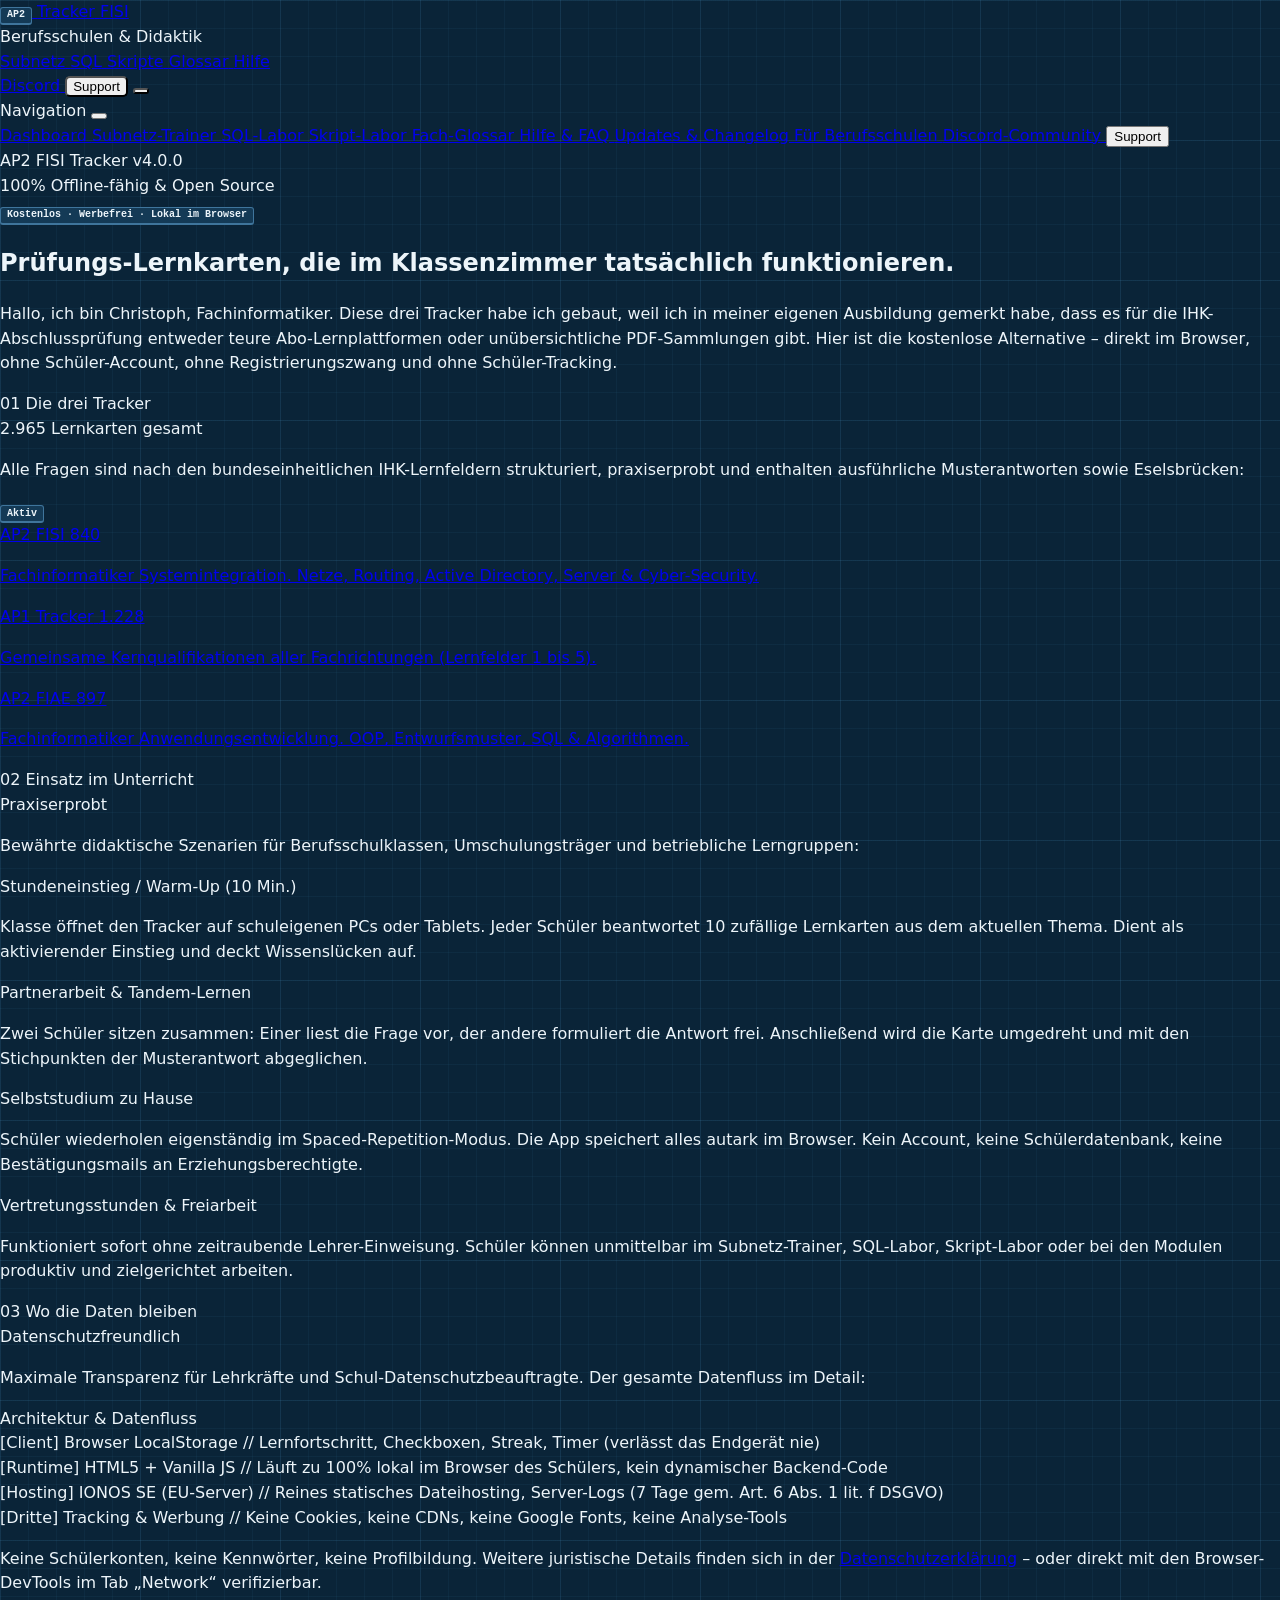
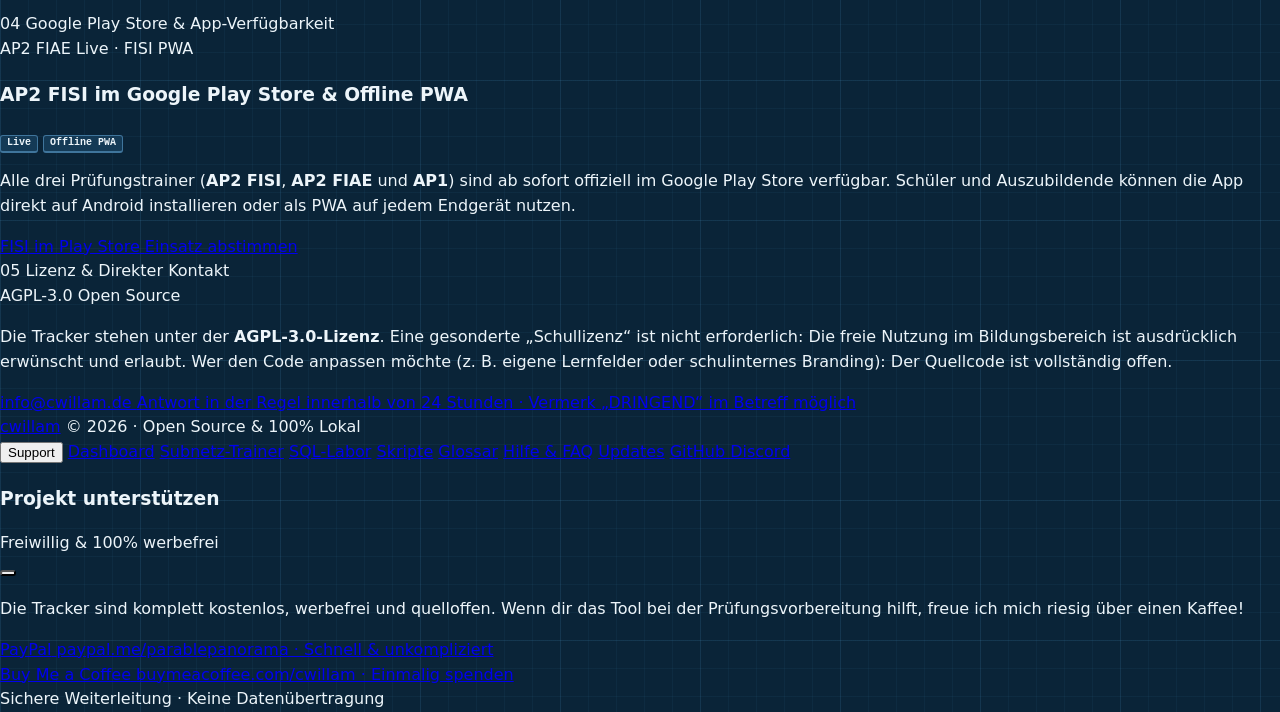
==== bildungseinrichtungen.html @ 21f8bba2 "Design v4.0.0: Blaupause – Netzplan-Designsystem statt Obsidian/Emerald - Cyanotypie-Palette (#0a243" ====
<!doctype html>
<html lang="de" class="dark">
  <head>
    <meta charset="UTF-8" />
    <meta name="viewport" content="width=device-width, initial-scale=1.0, viewport-fit=cover" />
    <title>AP-Tracker für Berufsschulen &amp; Bildungsträger | Kostenlos &amp; Open Source</title>
    <link rel="canonical" href="https://ap2-fisi.cwillam.de/bildungseinrichtungen.html" />
    <meta
      name="description"
      content="Kostenlose, werbefreie Prüfungs-Lernkarten für den Berufsschul-Unterricht. 840 AP2-FISI, 1.228 AP1-Fragen, 897 AP2-FIAE. Open Source, datenschutzfreundlich, läuft komplett im Browser."
    />
    <meta name="author" content="Christoph Willam" />

    <!-- PWA Meta Tags -->
    <link rel="manifest" href="manifest.json" />
    <link rel="apple-touch-icon" href="favicon.svg" />
    <meta name="apple-mobile-web-app-capable" content="yes" />
    <meta name="apple-mobile-web-app-status-bar-style" content="black-translucent" />
    <meta name="theme-color" content="#0a2438" />

    <!-- Favicon -->
    <link rel="icon" type="image/svg+xml" href="favicon.svg" />

    <!-- Preload Fonts -->
    <link
      rel="preload"
      href="assets/fonts/PlexSans-Regular.woff2"
      as="font"
      type="font/woff2"
      crossorigin
    />
    <link
      rel="preload"
      href="assets/fonts/PlexSans-SemiBold.woff2"
      as="font"
      type="font/woff2"
      crossorigin
    />
    <link
      rel="preload"
      href="assets/fonts/PlexSans-Bold.woff2"
      as="font"
      type="font/woff2"
      crossorigin
    />

    <!-- Stylesheets -->
    <link rel="stylesheet" href="assets/css/style.css?v=4.0.0" />

    <!-- Tailwind 3 Engine (Offline / Local) -->
    <script src="assets/js/tailwind.js?v=4.0.0"></script>
    <script>
      tailwind.config = {
        darkMode: "class",
        theme: {
          extend: {
            colors: {
              emerald: {50:"#eef7fd",100:"#d9edfa",200:"#b0d8f2",300:"#7dbde7",400:"#58aade",500:"#3694cf",600:"#2e86b8",700:"#256d96",800:"#1f5678",900:"#173f59",950:"#0f2f47"},
              zinc: {50:"#f2f8fc",100:"#e3eef6",200:"#c3d9e8",300:"#9dbfd6",400:"#729fba",500:"#4f7f9c",600:"#3f759c",700:"#33566f",800:"#1c425e",900:"#122f45",950:"#0a2438"},
                            dark: {
                bg: "#0a2438",
                card: "#0f2f47",
                "card-hover": "#143a56",
                border: "#23506f",
                "border-subtle": "#173a54",
                strong: "#3f759c",
                text: "#edf5fa",
                muted: "#a8c2d4",
                dim: "#7fa0b7",
                accent: "#2e86b8",
                "accent-hover": "#3694cf",
                "accent-dim": "rgba(88, 170, 222, 0.13)",
                success: "#35c79a",
                warning: "#ffb224",
                danger: "#ff6b5e",
              },
            },
            fontFamily: {
              sans: [
                "IBM Plex Sans",
                "system-ui",
                "-apple-system",
                "BlinkMacSystemFont",
                "Segoe UI",
                "Roboto",
                "sans-serif",
              ],
              mono: [
                "IBM Plex Mono",
                "ui-monospace",
                "JetBrains Mono",
                "Menlo",
                "Monaco",
                "Consolas",
                "monospace",
              ],
            },
          },
        },
      };
    </script>

    <style>
      button, a {
        -webkit-tap-highlight-color: transparent;
      }
      html {
        scroll-behavior: smooth;
        scroll-padding-top: 5rem;
      }
    </style>
  </head>

  <body class="flex flex-col min-h-screen bg-dark-bg text-dark-text antialiased selection:bg-emerald-600 selection:text-white font-sans">
    <!-- Header -->
    <header class="sticky top-0 z-40 w-full border-b border-dark-border bg-dark-bg/90 backdrop-blur-md">
      <div class="max-w-6xl mx-auto px-4 sm:px-6 h-16 flex items-center justify-between gap-4">
        <!-- Left: Back link & Title -->
        <div class="flex items-center gap-2 sm:gap-3 shrink-0">
          <a href="index.html" class="flex items-center gap-2 group focus:outline-none shrink-0" title="Zurück zum Dashboard">
            <div class="w-8 h-8 rounded-lg border border-dark-border bg-dark-card group-hover:border-emerald-500 transition-all flex items-center justify-center text-dark-muted group-hover:text-emerald-400">
              <i data-lucide="arrow-left" class="w-4 h-4 transition-transform group-hover:-translate-x-0.5"></i>
            </div>
            <div class="flex items-center gap-1.5">
              <span class="kbd-cap bg-emerald-600/15 border-emerald-500/40 text-emerald-400 font-bold px-1.5 py-0.5 sm:px-2 sm:py-1 text-xs">AP2</span>
              <span class="font-bold text-sm sm:text-base tracking-tight text-white group-hover:text-emerald-400 transition-colors">Tracker</span>
              <span class="text-[9px] font-mono font-bold bg-emerald-950/60 border border-emerald-500/40 text-emerald-400 px-1.5 py-0.5 rounded">FISI</span>
            </div>
          </a>
          <span class="hidden md:inline-flex items-center font-mono text-[10px] text-dark-dim border border-dark-border rounded px-2 py-0.5 uppercase tracking-wider">
            Berufsschulen &amp; Didaktik
          </span>
        </div>

        <!-- Right: Switcher, Support & Discord -->
        <div class="flex items-center gap-1.5 sm:gap-3 shrink-0">
          <div class="hidden md:flex items-center gap-1.5 border-r border-dark-border pr-3 mr-1">
            <a href="subnet.html" class="px-2.5 py-1.5 rounded-lg text-xs font-mono text-dark-muted hover:text-white hover:bg-dark-card transition-colors flex items-center gap-1.5" title="Subnetz-Trainer">
              <i data-lucide="network" class="w-3.5 h-3.5 text-blue-400"></i>
              <span>Subnetz</span>
            </a>
            <a href="sql.html" class="px-2.5 py-1.5 rounded-lg text-xs font-mono text-dark-muted hover:text-white hover:bg-dark-card transition-colors flex items-center gap-1.5" title="SQL-Labor">
              <i data-lucide="database" class="w-3.5 h-3.5 text-emerald-400"></i>
              <span>SQL</span>
            </a>
            <a href="skripte.html" class="px-2.5 py-1.5 rounded-lg text-xs font-mono text-dark-muted hover:text-white hover:bg-dark-card transition-colors flex items-center gap-1.5" title="Skript-Labor">
              <i data-lucide="terminal" class="w-3.5 h-3.5 text-purple-400"></i>
              <span>Skripte</span>
            </a>
            <a href="glossar.html" class="px-2.5 py-1.5 rounded-lg text-xs font-mono text-dark-muted hover:text-white hover:bg-dark-card transition-colors flex items-center gap-1.5" title="Fach-Glossar">
              <i data-lucide="book-open" class="w-3.5 h-3.5 text-amber-400"></i>
              <span>Glossar</span>
            </a>
            <a href="help.html" class="px-2.5 py-1.5 rounded-lg text-xs font-mono text-dark-muted hover:text-white hover:bg-dark-card transition-colors flex items-center gap-1.5" title="Hilfe &amp; FAQ">
              <i data-lucide="help-circle" class="w-3.5 h-3.5 text-sky-400"></i>
              <span>Hilfe</span>
            </a>
          </div>

          <!-- Discord -->
          <a
            href="https://discord.gg/5BM5YJadDs"
            target="_blank"
            rel="noopener"
            class="hidden sm:flex px-2.5 py-1.5 rounded-lg border border-dark-border hover:border-[#5865F2]/50 bg-dark-card hover:bg-[#5865F2]/10 text-dark-muted hover:text-white transition-all text-xs items-center gap-1.5"
            title="Discord-Community"
          >
            <i data-lucide="message-square" class="w-4 h-4 text-[#5865F2]"></i>
            <span class="hidden md:inline font-mono text-[11px]">Discord</span>
          </a>

          <!-- Support Button -->
          <button
            type="button"
            onclick="openSupportModal()"
            class="px-2.5 py-1.5 rounded-lg border border-dark-border hover:border-[#FFDD00]/40 bg-dark-card hover:bg-[#FFDD00]/10 text-dark-muted hover:text-[#FFDD00] transition-all text-xs flex items-center gap-1.5 shrink-0"
            title="Support / Projekt unterstützen"
          >
            <i data-lucide="coffee" class="w-4 h-4 text-[#FFDD00]"></i>
            <span class="hidden sm:inline font-mono text-[11px] font-medium">Support</span>
          </button>

          <!-- Mobile Hamburger -->
          <button
            onclick="toggleMobileMenu()"
            class="md:hidden p-2 rounded-lg border border-dark-border bg-dark-card text-dark-muted hover:text-white transition-colors shrink-0"
            aria-label="Menü öffnen"
          >
            <i data-lucide="menu" class="w-4 h-4"></i>
          </button>
        </div>
      </div>
    </header>

    <!-- Mobile Navigation Drawer -->
    <div
      id="mobileMenu"
      class="fixed inset-0 z-50 bg-black/70 backdrop-blur-sm hidden transition-opacity duration-200"
      onclick="if(event.target === this) toggleMobileMenu()"
    >
      <div class="fixed right-0 top-0 bottom-0 w-72 bg-dark-card border-l border-dark-border p-5 flex flex-col justify-between transform translate-x-full transition-transform duration-300">
        <div>
          <div class="flex items-center justify-between pb-4 border-b border-dark-border mb-4">
            <span class="font-bold text-sm tracking-wide text-white">Navigation</span>
            <button onclick="toggleMobileMenu()" class="p-1 rounded text-dark-muted hover:text-white">
              <i data-lucide="x" class="w-5 h-5"></i>
            </button>
          </div>
          <div class="space-y-1 font-mono text-xs">
            <a href="index.html" class="flex items-center gap-2.5 px-3 py-2 rounded text-dark-muted hover:text-white hover:bg-dark-bg transition-colors">
              <i data-lucide="layout-dashboard" class="w-4 h-4"></i> Dashboard
            </a>
            <a href="subnet.html" class="flex items-center gap-2.5 px-3 py-2 rounded text-dark-muted hover:text-white hover:bg-dark-bg transition-colors">
              <i data-lucide="network" class="w-4 h-4 text-blue-400"></i> Subnetz-Trainer
            </a>
            <a href="sql.html" class="flex items-center gap-2.5 px-3 py-2 rounded text-dark-muted hover:text-white hover:bg-dark-bg transition-colors">
              <i data-lucide="database" class="w-4 h-4 text-emerald-400"></i> SQL-Labor
            </a>
            <a href="skripte.html" class="flex items-center gap-2.5 px-3 py-2 rounded text-dark-muted hover:text-white hover:bg-dark-bg transition-colors">
              <i data-lucide="terminal" class="w-4 h-4 text-purple-400"></i> Skript-Labor
            </a>
            <a href="glossar.html" class="flex items-center gap-2.5 px-3 py-2 rounded text-dark-muted hover:text-white hover:bg-dark-bg transition-colors">
              <i data-lucide="book-open" class="w-4 h-4 text-amber-400"></i> Fach-Glossar
            </a>
            <a href="help.html" class="flex items-center gap-2.5 px-3 py-2 rounded text-dark-muted hover:text-white hover:bg-dark-bg transition-colors">
              <i data-lucide="help-circle" class="w-4 h-4 text-sky-400"></i> Hilfe &amp; FAQ
            </a>
            <a href="updates.html" class="flex items-center gap-2.5 px-3 py-2 rounded text-dark-muted hover:text-white hover:bg-dark-bg transition-colors">
              <i data-lucide="history" class="w-4 h-4 text-emerald-400"></i> Updates &amp; Changelog
            </a>
            <a href="bildungseinrichtungen.html" class="flex items-center gap-2.5 px-3 py-2 rounded bg-teal-500/10 text-teal-400 border border-teal-500/20">
              <i data-lucide="graduation-cap" class="w-4 h-4 text-teal-400"></i> Für Berufsschulen
            </a>
            <a href="https://discord.gg/5BM5YJadDs" target="_blank" rel="noopener" class="flex items-center gap-2.5 px-3 py-2 rounded text-dark-muted hover:text-[#5865F2] hover:bg-dark-bg transition-colors">
              <i data-lucide="message-square" class="w-4 h-4 text-[#5865F2]"></i> Discord-Community
            </a>
            <button onclick="openSupportModal(); toggleMobileMenu();" class="w-full flex items-center gap-2.5 px-3 py-2 rounded text-dark-muted hover:text-[#FFDD00] hover:bg-dark-bg transition-colors text-left">
              <i data-lucide="coffee" class="w-4 h-4 text-[#FFDD00]"></i> Support
            </button>
          </div>
        </div>

        <div class="pt-4 border-t border-dark-border space-y-2 text-xs font-mono text-dark-dim">
          <div class="flex items-center justify-between">
            <span>AP2 FISI Tracker</span>
            <span class="text-emerald-400">v4.0.0</span>
          </div>
          <div class="text-[11px] text-dark-dim">
            100% Offline-fähig &amp; Open Source
          </div>
        </div>
      </div>
    </div>

    <!-- Main Content Area -->
    <main class="max-w-4xl mx-auto px-4 sm:px-6 py-8 flex-1 w-full space-y-8">
      <!-- Hero Section -->
      <section class="bg-dark-card border border-dark-border rounded-xl p-6 sm:p-8 space-y-4 shadow-sm">
        <div class="flex items-center gap-2">
          <span class="kbd-cap bg-emerald-600/15 border-emerald-500/30 text-emerald-400 px-2.5 py-0.5 text-[10px] font-mono font-bold flex items-center gap-1.5 uppercase tracking-wider">
            <i data-lucide="shield-check" class="w-3.5 h-3.5"></i>
            Kostenlos · Werbefrei · Lokal im Browser
          </span>
        </div>

        <h1 class="text-2xl sm:text-3xl font-bold tracking-tight text-white leading-tight">
          Prüfungs-Lernkarten, die im Klassenzimmer tatsächlich funktionieren.
        </h1>

        <p class="text-xs sm:text-sm text-dark-muted leading-relaxed max-w-3xl">
          Hallo, ich bin Christoph, Fachinformatiker. Diese drei Tracker habe ich gebaut, weil ich in meiner eigenen Ausbildung gemerkt habe, dass es für die IHK-Abschlussprüfung entweder teure Abo-Lernplattformen oder unübersichtliche PDF-Sammlungen gibt. Hier ist die kostenlose Alternative – direkt im Browser, ohne Schüler-Account, ohne Registrierungszwang und ohne Schüler-Tracking.
        </p>
      </section>

      <!-- SECTION 01: DIE DREI TRACKER -->
      <section class="space-y-4">
        <div class="flex items-center justify-between pb-2 border-b border-dark-border">
          <div class="flex items-center gap-2 text-xs font-mono font-bold uppercase tracking-wider text-dark-muted">
            <span class="text-emerald-400">01</span>
            <span>Die drei Tracker</span>
          </div>
          <span class="text-[11px] font-mono text-dark-dim">2.965 Lernkarten gesamt</span>
        </div>

        <p class="text-xs text-dark-muted leading-relaxed">
          Alle Fragen sind nach den bundeseinheitlichen IHK-Lernfeldern strukturiert, praxiserprobt und enthalten ausführliche Musterantworten sowie Eselsbrücken:
        </p>

        <div class="grid grid-cols-1 sm:grid-cols-3 gap-3 pt-1">
          <!-- AP2 FISI (Aktuell) -->
          <a
            href="index.html"
            class="p-4 rounded-xl bg-dark-card border border-emerald-500/50 hover:border-emerald-400 transition-all group flex flex-col justify-between gap-4 shadow-sm"
          >
            <div class="flex items-start justify-between">
              <div class="w-10 h-10 rounded-lg bg-emerald-600/15 border border-emerald-500/30 flex items-center justify-center text-emerald-400">
                <i data-lucide="server" class="w-5 h-5"></i>
              </div>
              <span class="kbd-cap bg-emerald-600/20 border-emerald-500/40 text-emerald-400 font-mono text-[9px] px-1.5 py-0.2 font-bold">Aktiv</span>
            </div>
            <div>
              <div class="flex items-baseline justify-between mb-1">
                <span class="font-bold text-white text-sm group-hover:text-emerald-400 transition-colors">AP2 FISI</span>
                <span class="font-mono text-xs font-bold text-emerald-400">840</span>
              </div>
              <p class="text-[11px] text-dark-muted leading-snug">
                Fachinformatiker Systemintegration. Netze, Routing, Active Directory, Server &amp; Cyber-Security.
              </p>
            </div>
          </a>

          <!-- AP1 Tracker -->
          <a
            href="https://ap1.cwillam.de/"
            target="_blank"
            rel="noopener"
            class="p-4 rounded-xl bg-dark-card border border-dark-border hover:border-blue-500/50 transition-all group flex flex-col justify-between gap-4 shadow-sm"
          >
            <div class="flex items-start justify-between">
              <div class="w-10 h-10 rounded-lg bg-blue-600/15 border border-blue-500/30 flex items-center justify-center text-blue-400">
                <i data-lucide="graduation-cap" class="w-5 h-5"></i>
              </div>
              <i data-lucide="arrow-up-right" class="w-4 h-4 text-dark-dim group-hover:text-blue-400 transition-colors"></i>
            </div>
            <div>
              <div class="flex items-baseline justify-between mb-1">
                <span class="font-bold text-white text-sm group-hover:text-blue-400 transition-colors">AP1 Tracker</span>
                <span class="font-mono text-xs font-bold text-blue-400">1.228</span>
              </div>
              <p class="text-[11px] text-dark-muted leading-snug">
                Gemeinsame Kernqualifikationen aller Fachrichtungen (Lernfelder 1 bis 5).
              </p>
            </div>
          </a>

          <!-- AP2 FIAE -->
          <a
            href="https://ap2.cwillam.de/"
            target="_blank"
            rel="noopener"
            class="p-4 rounded-xl bg-dark-card border border-dark-border hover:border-purple-500/50 transition-all group flex flex-col justify-between gap-4 shadow-sm"
          >
            <div class="flex items-start justify-between">
              <div class="w-10 h-10 rounded-lg bg-purple-600/15 border border-purple-500/30 flex items-center justify-center text-purple-400">
                <i data-lucide="code-2" class="w-5 h-5"></i>
              </div>
              <i data-lucide="arrow-up-right" class="w-4 h-4 text-dark-dim group-hover:text-purple-400 transition-colors"></i>
            </div>
            <div>
              <div class="flex items-baseline justify-between mb-1">
                <span class="font-bold text-white text-sm group-hover:text-purple-400 transition-colors">AP2 FIAE</span>
                <span class="font-mono text-xs font-bold text-purple-400">897</span>
              </div>
              <p class="text-[11px] text-dark-muted leading-snug">
                Fachinformatiker Anwendungsentwicklung. OOP, Entwurfsmuster, SQL &amp; Algorithmen.
              </p>
            </div>
          </a>
        </div>
      </section>

      <!-- SECTION 02: DIDAKTISCHE SZENARIEN -->
      <section class="space-y-4">
        <div class="flex items-center justify-between pb-2 border-b border-dark-border">
          <div class="flex items-center gap-2 text-xs font-mono font-bold uppercase tracking-wider text-dark-muted">
            <span class="text-emerald-400">02</span>
            <span>Einsatz im Unterricht</span>
          </div>
          <span class="text-[11px] font-mono text-dark-dim">Praxiserprobt</span>
        </div>

        <p class="text-xs text-dark-muted leading-relaxed">
          Bewährte didaktische Szenarien für Berufsschulklassen, Umschulungsträger und betriebliche Lerngruppen:
        </p>

        <div class="grid grid-cols-1 sm:grid-cols-2 gap-3.5 pt-1">
          <!-- Scenario 1 -->
          <div class="p-4 rounded-xl bg-dark-card border border-dark-border space-y-2">
            <div class="flex items-center gap-2.5 text-emerald-400 font-semibold text-xs font-mono">
              <div class="w-7 h-7 rounded-lg bg-emerald-600/15 border border-emerald-500/30 flex items-center justify-center shrink-0">
                <i data-lucide="play-circle" class="w-4 h-4"></i>
              </div>
              <span>Stundeneinstieg / Warm-Up (10 Min.)</span>
            </div>
            <p class="text-xs text-dark-muted leading-relaxed">
              Klasse öffnet den Tracker auf schuleigenen PCs oder Tablets. Jeder Schüler beantwortet 10 zufällige Lernkarten aus dem aktuellen Thema. Dient als aktivierender Einstieg und deckt Wissenslücken auf.
            </p>
          </div>

          <!-- Scenario 2 -->
          <div class="p-4 rounded-xl bg-dark-card border border-dark-border space-y-2">
            <div class="flex items-center gap-2.5 text-blue-400 font-semibold text-xs font-mono">
              <div class="w-7 h-7 rounded-lg bg-blue-600/15 border border-blue-500/30 flex items-center justify-center shrink-0">
                <i data-lucide="users" class="w-4 h-4"></i>
              </div>
              <span>Partnerarbeit &amp; Tandem-Lernen</span>
            </div>
            <p class="text-xs text-dark-muted leading-relaxed">
              Zwei Schüler sitzen zusammen: Einer liest die Frage vor, der andere formuliert die Antwort frei. Anschließend wird die Karte umgedreht und mit den Stichpunkten der Musterantwort abgeglichen.
            </p>
          </div>

          <!-- Scenario 3 -->
          <div class="p-4 rounded-xl bg-dark-card border border-dark-border space-y-2">
            <div class="flex items-center gap-2.5 text-sky-400 font-semibold text-xs font-mono">
              <div class="w-7 h-7 rounded-lg bg-sky-600/15 border border-sky-500/30 flex items-center justify-center shrink-0">
                <i data-lucide="home" class="w-4 h-4"></i>
              </div>
              <span>Selbststudium zu Hause</span>
            </div>
            <p class="text-xs text-dark-muted leading-relaxed">
              Schüler wiederholen eigenständig im Spaced-Repetition-Modus. Die App speichert alles autark im Browser. Kein Account, keine Schülerdatenbank, keine Bestätigungsmails an Erziehungsberechtigte.
            </p>
          </div>

          <!-- Scenario 4 -->
          <div class="p-4 rounded-xl bg-dark-card border border-dark-border space-y-2">
            <div class="flex items-center gap-2.5 text-amber-400 font-semibold text-xs font-mono">
              <div class="w-7 h-7 rounded-lg bg-amber-600/15 border border-amber-500/30 flex items-center justify-center shrink-0">
                <i data-lucide="user-check" class="w-4 h-4"></i>
              </div>
              <span>Vertretungsstunden &amp; Freiarbeit</span>
            </div>
            <p class="text-xs text-dark-muted leading-relaxed">
              Funktioniert sofort ohne zeitraubende Lehrer-Einweisung. Schüler können unmittelbar im Subnetz-Trainer, SQL-Labor, Skript-Labor oder bei den Modulen produktiv und zielgerichtet arbeiten.
            </p>
          </div>
        </div>
      </section>

      <!-- SECTION 03: DATENFLUSS & DATENSCHUTZ -->
      <section class="space-y-4">
        <div class="flex items-center justify-between pb-2 border-b border-dark-border">
          <div class="flex items-center gap-2 text-xs font-mono font-bold uppercase tracking-wider text-dark-muted">
            <span class="text-emerald-400">03</span>
            <span>Wo die Daten bleiben</span>
          </div>
          <span class="text-[11px] font-mono text-dark-dim">Datenschutzfreundlich</span>
        </div>

        <p class="text-xs text-dark-muted leading-relaxed">
          Maximale Transparenz für Lehrkräfte und Schul-Datenschutzbeauftragte. Der gesamte Datenfluss im Detail:
        </p>

        <!-- Terminal Box -->
        <div class="p-4 sm:p-5 rounded-xl bg-dark-card border border-dark-border font-mono text-xs text-dark-muted space-y-2 overflow-x-auto">
          <div class="flex items-center gap-2 text-dark-dim text-[11px] pb-2 border-b border-dark-border/60">
            <div class="w-2.5 h-2.5 rounded-full bg-red-500/60"></div>
            <div class="w-2.5 h-2.5 rounded-full bg-amber-500/60"></div>
            <div class="w-2.5 h-2.5 rounded-full bg-emerald-500/60"></div>
            <span class="ml-2">Architektur &amp; Datenfluss</span>
          </div>

          <div class="space-y-1.5 pt-1 text-[11px] leading-relaxed">
            <div class="flex items-baseline gap-2">
              <span class="text-emerald-400 font-bold w-24 shrink-0">[Client]</span>
              <span class="text-dark-text font-semibold">Browser LocalStorage</span>
              <span class="text-dark-dim">// Lernfortschritt, Checkboxen, Streak, Timer (verlässt das Endgerät nie)</span>
            </div>
            <div class="flex items-baseline gap-2">
              <span class="text-blue-400 font-bold w-24 shrink-0">[Runtime]</span>
              <span class="text-dark-text font-semibold">HTML5 + Vanilla JS</span>
              <span class="text-dark-dim">// Läuft zu 100% lokal im Browser des Schülers, kein dynamischer Backend-Code</span>
            </div>
            <div class="flex items-baseline gap-2">
              <span class="text-purple-400 font-bold w-24 shrink-0">[Hosting]</span>
              <span class="text-dark-text font-semibold">IONOS SE (EU-Server)</span>
              <span class="text-dark-dim">// Reines statisches Dateihosting, Server-Logs (7 Tage gem. Art. 6 Abs. 1 lit. f DSGVO)</span>
            </div>
            <div class="flex items-baseline gap-2">
              <span class="text-red-400 font-bold w-24 shrink-0">[Dritte]</span>
              <span class="text-dark-dim line-through">Tracking &amp; Werbung</span>
              <span class="text-emerald-400 font-semibold">// Keine Cookies, keine CDNs, keine Google Fonts, keine Analyse-Tools</span>
            </div>
          </div>
        </div>

        <p class="text-xs text-dark-muted leading-relaxed">
          Keine Schülerkonten, keine Kennwörter, keine Profilbildung. Weitere juristische Details finden sich in der 
          <a href="datenschutz.html" class="text-emerald-400 hover:underline">Datenschutzerklärung</a> – oder direkt mit den Browser-DevTools im Tab „Network“ verifizierbar.
        </p>
      </section>

      <!-- SECTION 04: GOOGLE PLAY STORE & APP-VERFÜGBARKEIT -->
      <section class="space-y-4">
        <div class="flex items-center justify-between pb-2 border-b border-dark-border">
          <div class="flex items-center gap-2 text-xs font-mono font-bold uppercase tracking-wider text-dark-muted">
            <span class="text-emerald-400">04</span>
            <span>Google Play Store &amp; App-Verfügbarkeit</span>
          </div>
          <span class="text-[11px] font-mono text-dark-dim">AP2 FIAE Live · FISI PWA</span>
        </div>

        <div class="p-5 sm:p-6 rounded-xl bg-dark-card border border-dark-border flex flex-col md:flex-row md:items-center justify-between gap-5">
          <div class="flex items-start gap-4">
            <div class="w-12 h-12 rounded-xl bg-emerald-600/15 border border-emerald-500/30 flex items-center justify-center text-emerald-400 shrink-0">
              <i data-lucide="smartphone" class="w-6 h-6"></i>
            </div>
            <div class="space-y-1">
              <div class="flex items-center gap-2 flex-wrap">
                <h3 class="text-base font-bold text-white">AP2 FISI im Google Play Store &amp; Offline PWA</h3>
                <span class="kbd-cap bg-emerald-950/40 border-emerald-500/40 text-emerald-400 font-mono text-[10px] px-2 py-0.5">Live</span>
                <span class="kbd-cap bg-emerald-600/20 border-emerald-500/40 text-emerald-400 font-mono text-[10px] px-2 py-0.5">Offline PWA</span>
              </div>
              <p class="text-xs text-dark-muted leading-relaxed max-w-xl">
                Alle drei Prüfungstrainer (<strong>AP2 FISI</strong>, <strong>AP2 FIAE</strong> und <strong>AP1</strong>) sind ab sofort offiziell im Google Play Store verfügbar. Schüler und Auszubildende können die App direkt auf Android installieren oder als PWA auf jedem Endgerät nutzen.
              </p>
            </div>
          </div>

          <div class="flex flex-col sm:flex-row gap-2 shrink-0">
            <a
              href="https://play.google.com/store/apps/details?id=de.cwillam.ap2_fisi.tracker"
              target="_blank"
              rel="noopener"
              class="inline-flex items-center justify-center gap-2 px-4 py-2.5 rounded-xl bg-emerald-600/20 hover:bg-emerald-600/30 text-emerald-300 border border-emerald-500/40 text-xs font-semibold transition-colors"
            >
              <i data-lucide="play" class="w-4 h-4 text-emerald-400"></i>
              <span>FISI im Play Store</span>
            </a>
            <a
              href="mailto:info@cwillam.de?subject=Anfrage%20Schule%20%E2%80%93%20Einsatz%20im%20Unterricht&amp;body=Hallo%20Christoph%2C%0A%0Aich%20interessiere%20mich%20f%C3%BCr%20den%20Einsatz%20der%20Tracker%20im%20Unterricht.%0A%0AMeine%20Einrichtung%3A%20%0AKlassen%20%2F%20Fachrichtung%3A%20%0AAnzahl%20Sch%C3%BCler%3A%20%0A%0ALiebe%20Gr%C3%BC%C3%9Fe"
              class="inline-flex items-center justify-center gap-2 px-4 py-2.5 rounded-xl bg-dark-bg hover:bg-dark-border/40 text-dark-text border border-dark-border text-xs font-semibold transition-colors"
            >
              <i data-lucide="mail" class="w-4 h-4 text-emerald-400"></i>
              <span>Einsatz abstimmen</span>
            </a>
          </div>
        </div>
      </section>

      <!-- SECTION 05: LIZENZ & DIREKTER KONTAKT -->
      <section class="space-y-4">
        <div class="flex items-center justify-between pb-2 border-b border-dark-border">
          <div class="flex items-center gap-2 text-xs font-mono font-bold uppercase tracking-wider text-dark-muted">
            <span class="text-emerald-400">05</span>
            <span>Lizenz &amp; Direkter Kontakt</span>
          </div>
          <span class="text-[11px] font-mono text-dark-dim">AGPL-3.0 Open Source</span>
        </div>

        <p class="text-xs text-dark-muted leading-relaxed">
          Die Tracker stehen unter der <strong>AGPL-3.0-Lizenz</strong>. Eine gesonderte „Schullizenz“ ist nicht erforderlich: Die freie Nutzung im Bildungsbereich ist ausdrücklich erwünscht und erlaubt. Wer den Code anpassen möchte (z. B. eigene Lernfelder oder schulinternes Branding): Der Quellcode ist vollständig offen.
        </p>

        <!-- Contact Box -->
        <a
          href="mailto:info@cwillam.de?subject=Anfrage%20Berufsschule%20%2F%20Bildungseinrichtung%20AP2-FISI-Tracker&amp;body=Hallo%20Christoph%2C%0A%0Aich%20interessiere%20mich%20f%C3%BCr%20den%20Einsatz%20des%20AP2-FISI-Trackers%20im%20Unterricht.%0A%0AMeine%20Einrichtung%3A%20%0A%0AKlassen%20%2F%20Fachrichtung%3A%20%0A%0AVorhaben%20%2F%20Frage%3A%20%0A%0ALiebe%20Gr%C3%BC%C3%9Fe"
          class="p-5 sm:p-6 rounded-xl bg-dark-card border border-dark-border hover:border-emerald-500/40 transition-all flex items-center justify-between gap-4 group"
        >
          <div class="flex items-center gap-4 min-w-0">
            <div class="w-11 h-11 rounded-xl bg-emerald-600/15 border border-emerald-500/30 flex items-center justify-center text-emerald-400 shrink-0 group-hover:scale-105 transition-transform">
              <i data-lucide="mail" class="w-5 h-5"></i>
            </div>
            <div class="min-w-0">
              <span class="text-sm font-bold text-white block group-hover:text-emerald-400 transition-colors truncate">
                info@cwillam.de
              </span>
              <span class="text-xs text-dark-muted block mt-0.5">
                Antwort in der Regel innerhalb von 24 Stunden · Vermerk „DRINGEND“ im Betreff möglich
              </span>
            </div>
          </div>
          <i data-lucide="arrow-up-right" class="w-5 h-5 text-dark-dim group-hover:text-emerald-400 group-hover:translate-x-0.5 transition-all shrink-0"></i>
        </a>
      </section>
    </main>

    <!-- Footer -->
    <footer class="border-t border-dark-border py-8 px-4 sm:px-6 text-xs font-mono text-dark-dim w-full mt-auto">
      <div class="max-w-6xl mx-auto flex flex-col sm:flex-row items-center justify-between gap-4">
        <div class="flex items-center gap-2">
          <a href="https://github.com/cwillam" target="_blank" rel="noopener" class="text-white font-semibold hover:text-emerald-400 transition-colors">cwillam</a>
          <span>© 2026</span>
          <span>·</span>
          <span>Open Source &amp; 100% Lokal</span>
        </div>
        <div class="flex items-center gap-4 flex-wrap justify-center text-dark-muted">
          <button onclick="openSupportModal()" class="hover:text-[#FFDD00] transition-colors flex items-center gap-1 font-bold">
            <i data-lucide="coffee" class="w-3.5 h-3.5 text-[#FFDD00]"></i> Support
          </button>
          <a href="index.html" class="hover:text-white transition-colors">Dashboard</a>
          <a href="subnet.html" class="hover:text-white transition-colors">Subnetz-Trainer</a>
          <a href="sql.html" class="hover:text-white transition-colors">SQL-Labor</a>
          <a href="skripte.html" class="hover:text-white transition-colors">Skripte</a>
          <a href="glossar.html" class="hover:text-white transition-colors">Glossar</a>
          <a href="help.html" class="hover:text-white transition-colors">Hilfe &amp; FAQ</a>
          <a href="updates.html" class="hover:text-white transition-colors">Updates</a>
          <a href="https://github.com/cwillam" target="_blank" rel="noopener" class="hover:text-white transition-colors flex items-center gap-1">
            <i data-lucide="code-2" class="w-3.5 h-3.5"></i> GitHub
          </a>
          <a href="https://discord.gg/5BM5YJadDs" target="_blank" rel="noopener" class="hover:text-[#5865F2] transition-colors flex items-center gap-1">
            <i data-lucide="message-square" class="w-3.5 h-3.5"></i> Discord
          </a>
        </div>
      </div>
    </footer>

    <!-- Standardized Support Modal -->
    <div
      id="supportModal"
      class="fixed inset-0 z-50 bg-black/85 backdrop-blur-sm hidden flex items-center justify-center p-4"
      onclick="if(event.target === this) closeSupportModal()"
    >
      <div class="w-full max-w-md bg-dark-card border border-dark-border rounded-2xl p-6 shadow-2xl space-y-4 relative">
        <div class="flex items-center justify-between pb-3 border-b border-dark-border">
          <div class="flex items-center gap-2.5">
            <div class="w-8 h-8 rounded-lg bg-[#FFDD00]/15 border border-[#FFDD00]/30 flex items-center justify-center text-[#FFDD00]">
              <i data-lucide="coffee" class="w-4 h-4"></i>
            </div>
            <div>
              <h3 class="font-bold text-base text-white leading-tight">Projekt unterstützen</h3>
              <span class="text-[10px] font-mono text-dark-dim leading-none">Freiwillig &amp; 100% werbefrei</span>
            </div>
          </div>
          <button
            onclick="closeSupportModal()"
            class="w-8 h-8 rounded-lg border border-dark-border hover:border-dark-border/80 bg-dark-bg hover:bg-dark-border/40 text-dark-muted hover:text-white transition-all flex items-center justify-center"
            title="Schließen"
            aria-label="Modal schließen"
          >
            <i data-lucide="x" class="w-4 h-4"></i>
          </button>
        </div>
        <p class="text-xs text-dark-muted leading-relaxed">
          Die Tracker sind komplett kostenlos, werbefrei und quelloffen. Wenn dir das Tool bei der Prüfungsvorbereitung hilft, freue ich mich riesig über einen Kaffee!
        </p>
        <div class="flex flex-col gap-3 pt-1">
          <!-- PayPal Button -->
          <a
            href="https://www.paypal.com/paypalme/parablepanorama"
            target="_blank"
            rel="noopener"
            class="flex items-center justify-between p-3.5 rounded-xl bg-[#0070BA]/10 border border-[#0070BA]/30 hover:border-[#0070BA]/60 hover:bg-[#0070BA]/20 transition-all group"
          >
            <div class="flex items-center gap-3">
              <div class="w-9 h-9 rounded-lg bg-[#0070BA]/20 flex items-center justify-center text-[#0079C1] group-hover:scale-105 transition-transform">
                <i data-lucide="wallet" class="w-4 h-4"></i>
              </div>
              <div class="flex flex-col text-left">
                <span class="font-bold text-white text-xs">PayPal</span>
                <span class="text-[10px] text-dark-muted font-mono">paypal.me/parablepanorama · Schnell &amp; unkompliziert</span>
              </div>
            </div>
            <i data-lucide="chevron-right" class="w-4 h-4 text-dark-muted group-hover:translate-x-0.5 transition-transform"></i>
          </a>

          <!-- Buy Me A Coffee Button -->
          <a
            href="https://buymeacoffee.com/cwillam"
            target="_blank"
            rel="noopener"
            class="flex items-center justify-between p-3.5 rounded-xl bg-[#FFDD00]/10 border border-[#FFDD00]/30 hover:border-[#FFDD00]/60 hover:bg-[#FFDD00]/20 transition-all group"
          >
            <div class="flex items-center gap-3">
              <div class="w-9 h-9 rounded-lg bg-[#FFDD00]/20 flex items-center justify-center text-[#FFDD00] group-hover:scale-105 transition-transform">
                <i data-lucide="coffee" class="w-4 h-4"></i>
              </div>
              <div class="flex flex-col text-left">
                <span class="font-bold text-white text-xs">Buy Me a Coffee</span>
                <span class="text-[10px] text-dark-muted font-mono">buymeacoffee.com/cwillam · Einmalig spenden</span>
              </div>
            </div>
            <i data-lucide="chevron-right" class="w-4 h-4 text-dark-muted group-hover:translate-x-0.5 transition-transform"></i>
          </a>
        </div>
        <div class="pt-2 border-t border-dark-border/60 flex items-center justify-center gap-1.5 text-[11px] font-mono text-dark-dim">
          <i data-lucide="shield-check" class="w-3.5 h-3.5 text-emerald-400"></i>
          <span>Sichere Weiterleitung · Keine Datenübertragung</span>
        </div>
      </div>
    </div>

    <!-- Scripts -->
    <script src="assets/js/lucide.min.js?v=4.0.0"></script>
    <script>
      function openSupportModal() {
        const modal = document.getElementById("supportModal");
        if (modal) {
          modal.classList.remove("hidden");
          if (window.lucide) lucide.createIcons();
        }
      }

      function closeSupportModal() {
        const modal = document.getElementById("supportModal");
        if (modal) modal.classList.add("hidden");
      }

      function toggleMobileMenu() {
        const menu = document.getElementById("mobileMenu");
        if (menu) {
          const isHidden = menu.classList.contains("hidden");
          if (isHidden) {
            menu.classList.remove("hidden");
            setTimeout(() => {
              menu.querySelector(".fixed.right-0").classList.remove("translate-x-full");
            }, 10);
          } else {
            menu.querySelector(".fixed.right-0").classList.add("translate-x-full");
            setTimeout(() => menu.classList.add("hidden"), 300);
          }
        }
      }

      document.addEventListener("keydown", (e) => {
        if (e.key === "Escape") closeSupportModal();
      });

      document.addEventListener("DOMContentLoaded", () => {
        if (window.lucide) lucide.createIcons();
      });
    </script>
    <script>
      if ("serviceWorker" in navigator) {
        window.addEventListener("load", () => {
          navigator.serviceWorker.register("sw.js?v=4.0.0").catch(() => {});
        });
      }
    </script>
  </body>
</html>
---- assets/css/style.css ----
/* ============================================================
   AP2 TRACKER FISI · BLAUPAUSE (v4)
   Designsystem nach dem Netzplan: Cyanotypie-Blau, Kreidelinien,
   Millimeterpapier und eine einzige Signalfarbe — das orange
   Patchkabel. Mono nur für echte Daten (IPs, Zahlen, Code).
   ============================================================ */

/* ----- FONTS (Self-hosted, 100% offline, zero CDN) ----- */
@font-face {
  font-family: 'IBM Plex Sans';
  font-style: normal;
  font-weight: 400;
  font-display: swap;
  src: url('../fonts/PlexSans-Regular.woff2') format('woff2');
}
@font-face {
  font-family: 'IBM Plex Sans';
  font-style: normal;
  font-weight: 600;
  font-display: swap;
  src: url('../fonts/PlexSans-SemiBold.woff2') format('woff2');
}
@font-face {
  font-family: 'IBM Plex Sans';
  font-style: normal;
  font-weight: 700;
  font-display: swap;
  src: url('../fonts/PlexSans-Bold.woff2') format('woff2');
}
@font-face {
  font-family: 'IBM Plex Sans Condensed';
  font-style: normal;
  font-weight: 600;
  font-display: swap;
  src: url('../fonts/PlexSansCond-SemiBold.woff2') format('woff2');
}
@font-face {
  font-family: 'IBM Plex Mono';
  font-style: normal;
  font-weight: 400;
  font-display: swap;
  src: url('../fonts/PlexMono-Regular.woff2') format('woff2');
}
@font-face {
  font-family: 'IBM Plex Mono';
  font-style: normal;
  font-weight: 600;
  font-display: swap;
  src: url('../fonts/PlexMono-SemiBold.woff2') format('woff2');
}

/* ----- DESIGN TOKENS ----- */
:root {
  --bg: #0a2438;              /* Blaupause / Cyanotypie-Grund */
  --bg-deep: #071a2a;         /* Vertiefte Zeichenfläche */
  --surface: #0f2f47;         /* Zeichenblatt / Panel */
  --surface-raised: #143a56;  /* Erhobene Blätter / Menüs */
  --surface-hover: #174463;
  --surface-inset: #0a2438;

  --border: #23506f;          /* Kreidelinie */
  --border-subtle: #173a54;
  --border-strong: #3f759c;

  --ink: #edf5fa;             /* Kreideweiß */
  --ink-secondary: #a8c2d4;
  --ink-muted: #7fa0b7;
  --ink-dim: #5d8099;

  --accent: #58aade;          /* Zeichenblau (Links, aktiver Zustand) */
  --accent-strong: #2e86b8;   /* Button-Grund */
  --accent-muted: rgba(88, 170, 222, 0.13);
  --patch: #ff7a29;           /* Patchkabel-Orange: NUR Prüfung/Fokus/Live */
  --patch-muted: rgba(255, 122, 41, 0.13);

  --success: #35c79a;
  --success-muted: rgba(53, 199, 154, 0.12);
  --warning: #ffb224;
  --warning-muted: rgba(255, 178, 36, 0.12);
  --danger: #ff6b5e;
  --danger-muted: rgba(255, 107, 94, 0.12);

  --font-sans: 'IBM Plex Sans', system-ui, -apple-system, 'Segoe UI', Roboto, sans-serif;
  --font-cond: 'IBM Plex Sans Condensed', 'IBM Plex Sans', system-ui, sans-serif;
  --font-mono: 'IBM Plex Mono', ui-monospace, Menlo, Monaco, Consolas, monospace;
}

/* ----- GLOBAL RESET & BASE ----- */
*, *::before, *::after { box-sizing: border-box; }

html {
  background-color: var(--bg);
  color: var(--ink);
  font-family: var(--font-sans);
  -webkit-font-smoothing: antialiased;
  -moz-osx-font-smoothing: grayscale;
  scroll-behavior: smooth;
}

body {
  /* Millimeterpapier: feines 28px-Raster, grobes 140px-Raster */
  background-color: var(--bg);
  background-image:
    linear-gradient(rgba(88, 170, 222, 0.055) 1px, transparent 1px),
    linear-gradient(90deg, rgba(88, 170, 222, 0.055) 1px, transparent 1px),
    linear-gradient(rgba(88, 170, 222, 0.09) 1px, transparent 1px),
    linear-gradient(90deg, rgba(88, 170, 222, 0.09) 1px, transparent 1px);
  background-size: 28px 28px, 28px 28px, 140px 140px, 140px 140px;
  color: var(--ink);
  min-height: 100vh;
  margin: 0;
  padding: 0;
  overscroll-behavior-y: none;
  line-height: 1.55;
}

h1, h2, h3 { text-wrap: balance; }
p { text-wrap: pretty; }

::selection { background: var(--patch); color: #1a0e02; }

/* Sichtbarer Tastatur-Fokus, auf jedem Untergrund */
:focus-visible {
  outline: 2px solid var(--patch);
  outline-offset: 2px;
  border-radius: 2px;
}

.tabular-nums { font-variant-numeric: tabular-nums; }

/* Radius-Disziplin der Zeichnung: keine weichen SaaS-Rundungen */
.rounded-xl, .rounded-2xl { border-radius: 6px !important; }
.rounded-lg { border-radius: 5px !important; }
.rounded-md { border-radius: 4px !important; }

/* ----- TASTENKAPPE (echte Tasten, keine Deko) ----- */
.kbd-cap {
  display: inline-flex;
  align-items: center;
  justify-content: center;
  font-family: var(--font-mono);
  font-size: 10px;
  font-weight: 600;
  line-height: 1;
  padding: 2.5px 6px;
  border-radius: 3px;
  background: var(--surface-raised);
  border: 1px solid var(--border-strong);
  border-bottom-width: 2px;
  color: var(--ink);
  user-select: none;
  white-space: nowrap;
}

/* ----- FORTSCHRITT ALS MESSSTRECKE ----- */
.hairline-track {
  width: 100%;
  height: 3px;
  background:
    repeating-linear-gradient(90deg, var(--border) 0 1px, transparent 1px 14px),
    var(--border-subtle);
  overflow: hidden;
  position: relative;
}
.hairline-fill {
  height: 100%;
  background: var(--accent);
  transition: width 0.4s cubic-bezier(0.16, 1, 0.3, 1);
}
.hairline-fill.success { background: var(--success); }
.hairline-fill.warning { background: var(--warning); }

/* ----- NETZPLAN / HERO ----- */
.plan-sheet {
  background:
    linear-gradient(rgba(88, 170, 222, 0.07) 1px, transparent 1px),
    linear-gradient(90deg, rgba(88, 170, 222, 0.07) 1px, transparent 1px),
    var(--surface);
  background-size: 28px 28px;
  border: 1px solid var(--border);
  border-radius: 6px;
  position: relative;
}
.plan-title {
  font-family: var(--font-cond);
  font-weight: 600;
  letter-spacing: 0.01em;
  line-height: 1.04;
}
/* Ein einziges orchestriertes Moment: ein Paket läuft den Netzplan ab */
.packet {
  animation: packet-run 5.5s cubic-bezier(0.45, 0, 0.2, 1) 0.6s 3 both;
}
@keyframes packet-run {
  0% { transform: translate(0, 0); opacity: 0; }
  6% { opacity: 1; }
  28% { transform: translate(160px, 0); }
  38% { transform: translate(220px, -66px); }
  62% { transform: translate(380px, -66px); }
  72% { transform: translate(440px, 0); }
  92% { opacity: 1; }
  100% { transform: translate(580px, 0); opacity: 0; }
}
/* Schriftfeld wie auf technischen Zeichnungen (DIN 824) */
.title-block {
  display: grid;
  grid-template-columns: repeat(2, 1fr);
  border: 1px solid var(--border);
  background: var(--surface);
}
.title-block > div { padding: 10px 14px; }
.title-block > div + div { border-left: 1px solid var(--border-subtle); }
.title-block .tb-label { font-size: 11px; color: var(--ink-muted); }
.title-block .tb-value { font-family: var(--font-mono); font-weight: 600; color: var(--ink); }
@media (max-width: 640px) {
  .title-block { grid-template-columns: 1fr 1fr; }
  .title-block > div + div { border-left: none; }
  .title-block > div:nth-child(even) { border-left: 1px solid var(--border-subtle); }
  .title-block > div:nth-child(n+3) { border-top: 1px solid var(--border-subtle); }
}
@media (min-width: 1024px) { .title-block { grid-template-columns: repeat(4, 1fr); } }

/* ----- THEMEN ALS RACK-EINHEITEN ----- */
.topic-body {
  display: grid;
  grid-template-rows: 0fr;
  transition: grid-template-rows 0.25s cubic-bezier(0.16, 1, 0.3, 1), opacity 0.2s ease;
  opacity: 0;
  overflow: hidden;
}
.topic-body.open {
  grid-template-rows: 1fr;
  opacity: 1;
  border-top: 1px solid var(--border-subtle);
}
.topic-content { min-height: 0; }

/* Rackschiene links: zwei Schraubenlöcher wie im 19"-Schrank */
.topic-card {
  background: var(--surface);
  border: 1px solid var(--border);
  border-radius: 6px;
  position: relative;
  padding-left: 14px;
  transition: border-color 0.15s ease, background-color 0.15s ease;
}
.topic-card::before {
  content: '';
  position: absolute;
  left: 0; top: 0; bottom: 0;
  width: 14px;
  border-right: 1px solid var(--border-subtle);
  background:
    radial-gradient(circle 2.5px at 7px 12px, var(--bg-deep) 2.4px, var(--border-strong) 2.5px, transparent 3.4px),
    radial-gradient(circle 2.5px at 7px calc(100% - 12px), var(--bg-deep) 2.4px, var(--border-strong) 2.5px, transparent 3.4px),
    var(--surface-inset);
  border-radius: 5px 0 0 5px;
}
.topic-card:hover {
  background: var(--surface-hover);
  border-color: var(--border-strong);
}

/* ----- CHECKBOX ----- */
.checkbox-wrapper input:checked + div,
input.topic-check:checked + div {
  background-color: var(--accent-strong);
  border-color: var(--accent-strong);
}
.checkbox-wrapper input:checked + div svg,
input.topic-check:checked + div svg { transform: scale(1); }

/* ----- STREAK-HEATMAP ----- */
.streak-cell { transition: transform 0.15s ease, background-color 0.15s ease; }
.streak-cell:hover {
  transform: scale(1.25);
  z-index: 10;
  outline: 1px solid var(--patch);
}

/* ----- SCROLLBAR ----- */
::-webkit-scrollbar { width: 8px; height: 8px; }
::-webkit-scrollbar-track { background: var(--bg-deep); }
::-webkit-scrollbar-thumb { background: var(--border); border-radius: 2px; }
::-webkit-scrollbar-thumb:hover { background: var(--border-strong); }

/* ----- UTILITIES ----- */
.force-hide { opacity: 0 !important; pointer-events: none !important; visibility: hidden !important; }
.no-scrollbar::-webkit-scrollbar { display: none; }
.no-scrollbar { -ms-overflow-style: none; scrollbar-width: none; }
svg.lucide { display: inline-block; vertical-align: -0.125em; width: 1.15em; height: 1.15em; stroke-width: 2px; }

/* ----- REDUZIERTE BEWEGUNG ----- */
@media (prefers-reduced-motion: reduce) {
  html { scroll-behavior: auto; }
  *, *::before, *::after {
    animation-duration: 0.01ms !important;
    animation-iteration-count: 1 !important;
    transition-duration: 0.01ms !important;
  }
  .packet { animation: none; opacity: 0; }
}

/* ----- DRUCK ----- */
@media print {
  body { background: white; color: black; }
  .no-print { display: none !important; }
  .topic-card { border: 1px solid #ccc; break-inside: avoid; margin-bottom: 8px; color: black; background: white; }
  .topic-body { display: block !important; opacity: 1 !important; }
}
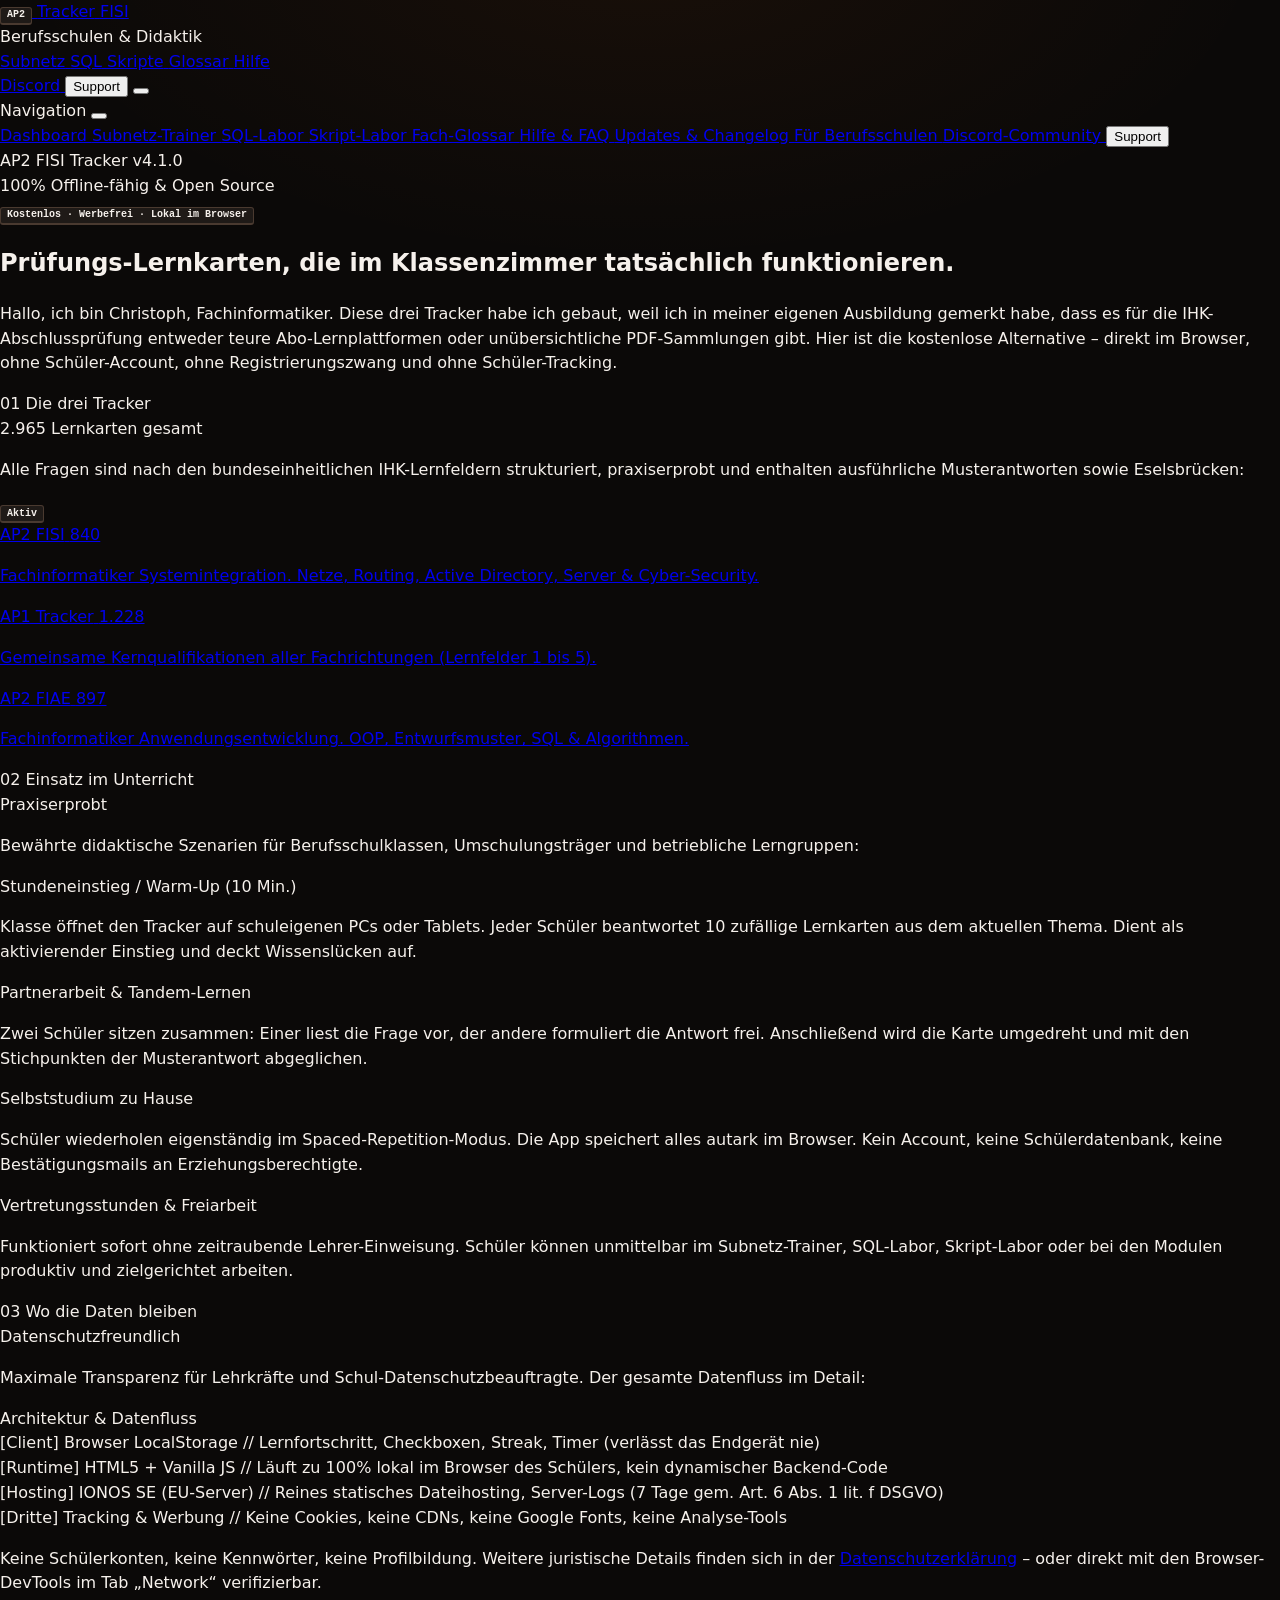
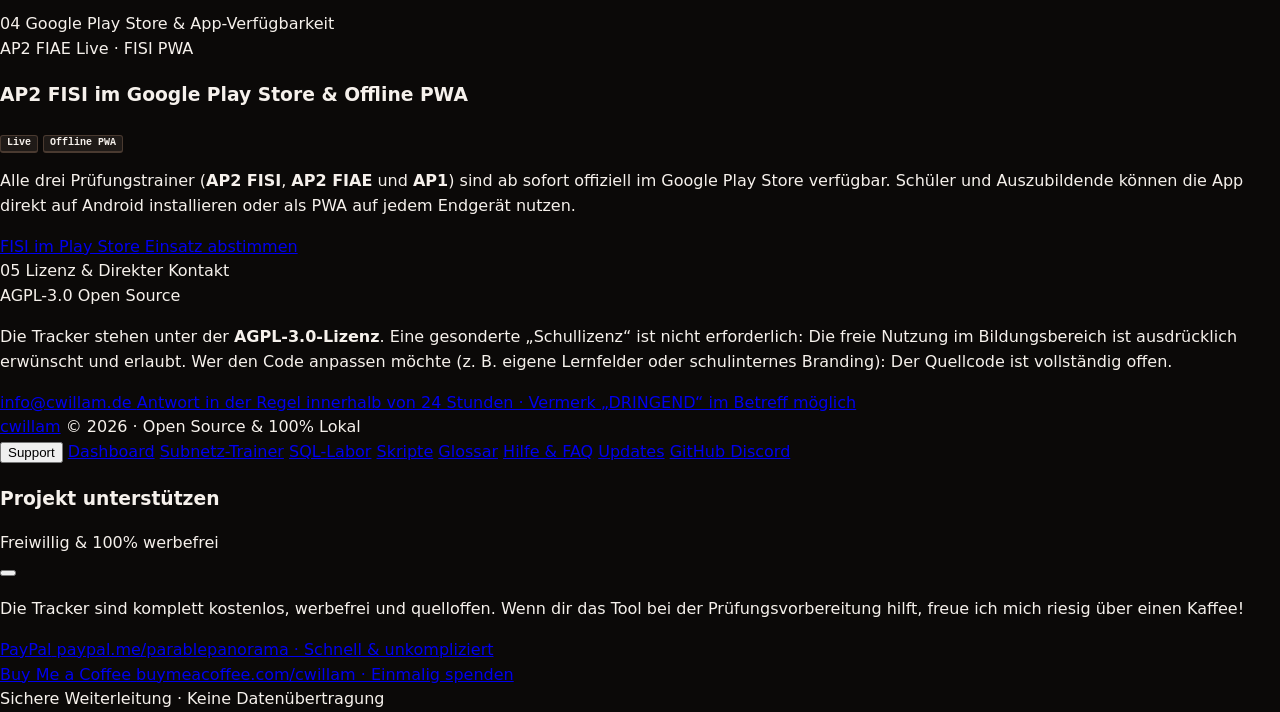
==== commit 2d5a1723: "Design v4.1.0: Farbwelt der Karte 'Globale Schwächen' uebernommen - Warmes Fast-Schwarz (#0b0908) + " ====
--- a/bildungseinrichtungen.html
+++ b/bildungseinrichtungen.html
@@ -16,7 +16,7 @@
     <link rel="apple-touch-icon" href="favicon.svg" />
     <meta name="apple-mobile-web-app-capable" content="yes" />
     <meta name="apple-mobile-web-app-status-bar-style" content="black-translucent" />
-    <meta name="theme-color" content="#0a2438" />
+    <meta name="theme-color" content="#0b0908" />
 
     <!-- Favicon -->
     <link rel="icon" type="image/svg+xml" href="favicon.svg" />
@@ -45,31 +45,31 @@
     />
 
     <!-- Stylesheets -->
-    <link rel="stylesheet" href="assets/css/style.css?v=4.0.0" />
+    <link rel="stylesheet" href="assets/css/style.css?v=4.1.0" />
 
     <!-- Tailwind 3 Engine (Offline / Local) -->
-    <script src="assets/js/tailwind.js?v=4.0.0"></script>
+    <script src="assets/js/tailwind.js?v=4.1.0"></script>
     <script>
       tailwind.config = {
         darkMode: "class",
         theme: {
           extend: {
             colors: {
-              emerald: {50:"#eef7fd",100:"#d9edfa",200:"#b0d8f2",300:"#7dbde7",400:"#58aade",500:"#3694cf",600:"#2e86b8",700:"#256d96",800:"#1f5678",900:"#173f59",950:"#0f2f47"},
-              zinc: {50:"#f2f8fc",100:"#e3eef6",200:"#c3d9e8",300:"#9dbfd6",400:"#729fba",500:"#4f7f9c",600:"#3f759c",700:"#33566f",800:"#1c425e",900:"#122f45",950:"#0a2438"},
+              emerald: {50:"#fff7ed",100:"#ffedd5",200:"#fed7aa",300:"#fdba74",400:"#fb923c",500:"#f97316",600:"#ea580c",700:"#c2410c",800:"#9a3412",900:"#7c2d12",950:"#431407"},
+              zinc: {50:"#fafaf9",100:"#f5f5f4",200:"#e7e5e4",300:"#d6d3d1",400:"#a8a29e",500:"#78716c",600:"#57534e",700:"#44403c",800:"#292524",900:"#1c1917",950:"#0c0a09"},
                             dark: {
-                bg: "#0a2438",
-                card: "#0f2f47",
-                "card-hover": "#143a56",
-                border: "#23506f",
-                "border-subtle": "#173a54",
-                strong: "#3f759c",
-                text: "#edf5fa",
-                muted: "#a8c2d4",
-                dim: "#7fa0b7",
-                accent: "#2e86b8",
-                "accent-hover": "#3694cf",
-                "accent-dim": "rgba(88, 170, 222, 0.13)",
+                bg: "#0b0908",
+                card: "#161211",
+                "card-hover": "#1f1a17",
+                border: "#2b2320",
+                "border-subtle": "#201916",
+                strong: "#4a3a30",
+                text: "#f6f1ec",
+                muted: "#c9bab0",
+                dim: "#a08b7d",
+                accent: "#ea580c",
+                "accent-hover": "#f97316",
+                "accent-dim": "rgba(249, 115, 22, 0.13)",
                 success: "#35c79a",
                 warning: "#ffb224",
                 danger: "#ff6b5e",
@@ -243,7 +243,7 @@
         <div class="pt-4 border-t border-dark-border space-y-2 text-xs font-mono text-dark-dim">
           <div class="flex items-center justify-between">
             <span>AP2 FISI Tracker</span>
-            <span class="text-emerald-400">v4.0.0</span>
+            <span class="text-emerald-400">v4.1.0</span>
           </div>
           <div class="text-[11px] text-dark-dim">
             100% Offline-fähig &amp; Open Source
@@ -672,7 +672,7 @@
     </div>
 
     <!-- Scripts -->
-    <script src="assets/js/lucide.min.js?v=4.0.0"></script>
+    <script src="assets/js/lucide.min.js?v=4.1.0"></script>
     <script>
       function openSupportModal() {
         const modal = document.getElementById("supportModal");
@@ -714,7 +714,7 @@
     <script>
       if ("serviceWorker" in navigator) {
         window.addEventListener("load", () => {
-          navigator.serviceWorker.register("sw.js?v=4.0.0").catch(() => {});
+          navigator.serviceWorker.register("sw.js?v=4.1.0").catch(() => {});
         });
       }
     </script>
--- a/assets/css/style.css
+++ b/assets/css/style.css
@@ -1,8 +1,9 @@
 /* ============================================================
-   AP2 TRACKER FISI · BLAUPAUSE (v4)
-   Designsystem nach dem Netzplan: Cyanotypie-Blau, Kreidelinien,
-   Millimeterpapier und eine einzige Signalfarbe — das orange
-   Patchkabel. Mono nur für echte Daten (IPs, Zahlen, Code).
+   AP2 TRACKER FISI · SCHWÄCHEN-KARTE (v4.1)
+   Designsprache der Karte „Globale Schwächen / Fällige Karten
+   wiederholen": warmes Fast-Schwarz, Orange als einzige
+   Signalfarbe, Gradient-Glow, eingesetzte Kante links,
+   Hover mit Lift und Glow. Alles andere bleibt ruhig.
    ============================================================ */
 
 /* ----- FONTS (Self-hosted, 100% offline, zero CDN) ----- */
@@ -51,27 +52,27 @@
 
 /* ----- DESIGN TOKENS ----- */
 :root {
-  --bg: #0a2438;              /* Blaupause / Cyanotypie-Grund */
-  --bg-deep: #071a2a;         /* Vertiefte Zeichenfläche */
-  --surface: #0f2f47;         /* Zeichenblatt / Panel */
-  --surface-raised: #143a56;  /* Erhobene Blätter / Menüs */
-  --surface-hover: #174463;
-  --surface-inset: #0a2438;
-
-  --border: #23506f;          /* Kreidelinie */
-  --border-subtle: #173a54;
-  --border-strong: #3f759c;
-
-  --ink: #edf5fa;             /* Kreideweiß */
-  --ink-secondary: #a8c2d4;
-  --ink-muted: #7fa0b7;
-  --ink-dim: #5d8099;
-
-  --accent: #58aade;          /* Zeichenblau (Links, aktiver Zustand) */
-  --accent-strong: #2e86b8;   /* Button-Grund */
-  --accent-muted: rgba(88, 170, 222, 0.13);
-  --patch: #ff7a29;           /* Patchkabel-Orange: NUR Prüfung/Fokus/Live */
-  --patch-muted: rgba(255, 122, 41, 0.13);
+  --bg: #0b0908;              /* Warmes Fast-Schwarz */
+  --bg-deep: #080606;
+  --surface: #161211;         /* Kartenfläche */
+  --surface-raised: #1f1a17;
+  --surface-hover: #241d19;
+  --surface-inset: #0b0908;
+
+  --border: #2b2320;
+  --border-subtle: #201916;
+  --border-strong: #4a3a30;
+
+  --ink: #f6f1ec;
+  --ink-secondary: #c9bab0;
+  --ink-muted: #a08b7d;
+  --ink-dim: #786557;
+
+  --accent: #fb923c;          /* Orange 400: Labels, Icons */
+  --accent-strong: #ea580c;   /* Orange 600: Buttons */
+  --accent-muted: rgba(249, 115, 22, 0.13);
+  --patch: #fb923c;
+  --patch-muted: rgba(249, 115, 22, 0.13);
 
   --success: #35c79a;
   --success-muted: rgba(53, 199, 154, 0.12);
@@ -98,14 +99,9 @@
 }
 
 body {
-  /* Millimeterpapier: feines 28px-Raster, grobes 140px-Raster */
   background-color: var(--bg);
-  background-image:
-    linear-gradient(rgba(88, 170, 222, 0.055) 1px, transparent 1px),
-    linear-gradient(90deg, rgba(88, 170, 222, 0.055) 1px, transparent 1px),
-    linear-gradient(rgba(88, 170, 222, 0.09) 1px, transparent 1px),
-    linear-gradient(90deg, rgba(88, 170, 222, 0.09) 1px, transparent 1px);
-  background-size: 28px 28px, 28px 28px, 140px 140px, 140px 140px;
+  background-image: radial-gradient(900px 460px at 50% -60px, rgba(249, 115, 22, 0.06), transparent 70%);
+  background-repeat: no-repeat;
   color: var(--ink);
   min-height: 100vh;
   margin: 0;
@@ -128,10 +124,6 @@
 
 .tabular-nums { font-variant-numeric: tabular-nums; }
 
-/* Radius-Disziplin der Zeichnung: keine weichen SaaS-Rundungen */
-.rounded-xl, .rounded-2xl { border-radius: 6px !important; }
-.rounded-lg { border-radius: 5px !important; }
-.rounded-md { border-radius: 4px !important; }
 
 /* ----- TASTENKAPPE (echte Tasten, keine Deko) ----- */
 .kbd-cap {
@@ -172,14 +164,21 @@
 
 /* ----- NETZPLAN / HERO ----- */
 .plan-sheet {
-  background:
-    linear-gradient(rgba(88, 170, 222, 0.07) 1px, transparent 1px),
-    linear-gradient(90deg, rgba(88, 170, 222, 0.07) 1px, transparent 1px),
-    var(--surface);
-  background-size: 28px 28px;
-  border: 1px solid var(--border);
-  border-radius: 6px;
+  background: linear-gradient(135deg, rgba(249, 115, 22, 0.15), var(--surface) 58%);
+  border: 1px solid rgba(251, 146, 60, 0.3);
+  border-radius: 12px;
+  box-shadow: inset 4px 0 0 rgba(251, 146, 60, 0.85);
   position: relative;
+}
+.plan-sheet::after {
+  content: '';
+  position: absolute;
+  right: -28px; top: -32px;
+  width: 96px; height: 96px;
+  border-radius: 9999px;
+  background: rgba(251, 146, 60, 0.1);
+  filter: blur(32px);
+  pointer-events: none;
 }
 .plan-title {
   font-family: var(--font-cond);
@@ -308,3 +307,15 @@
   .topic-card { border: 1px solid #ccc; break-inside: avoid; margin-bottom: 8px; color: black; background: white; }
   .topic-body { display: block !important; opacity: 1 !important; }
 }
+
+/* ----- GLOW-KARTE (Referenz: „Globale Schwächen") ----- */
+.glow-card {
+  background: linear-gradient(135deg, rgba(249, 115, 22, 0.15), var(--surface) 58%) !important;
+  border-color: rgba(251, 146, 60, 0.3) !important;
+  box-shadow: inset 3px 0 0 rgba(251, 146, 60, 0.8);
+}
+a.glow-card, button.glow-card { transition: transform 0.15s ease, box-shadow 0.15s ease, border-color 0.15s ease; }
+a.glow-card:hover, button.glow-card:hover {
+  border-color: rgba(253, 186, 116, 0.7) !important;
+  box-shadow: inset 4px 0 0 rgba(251, 146, 60, 1), 0 10px 28px rgba(249, 115, 22, 0.12);
+}
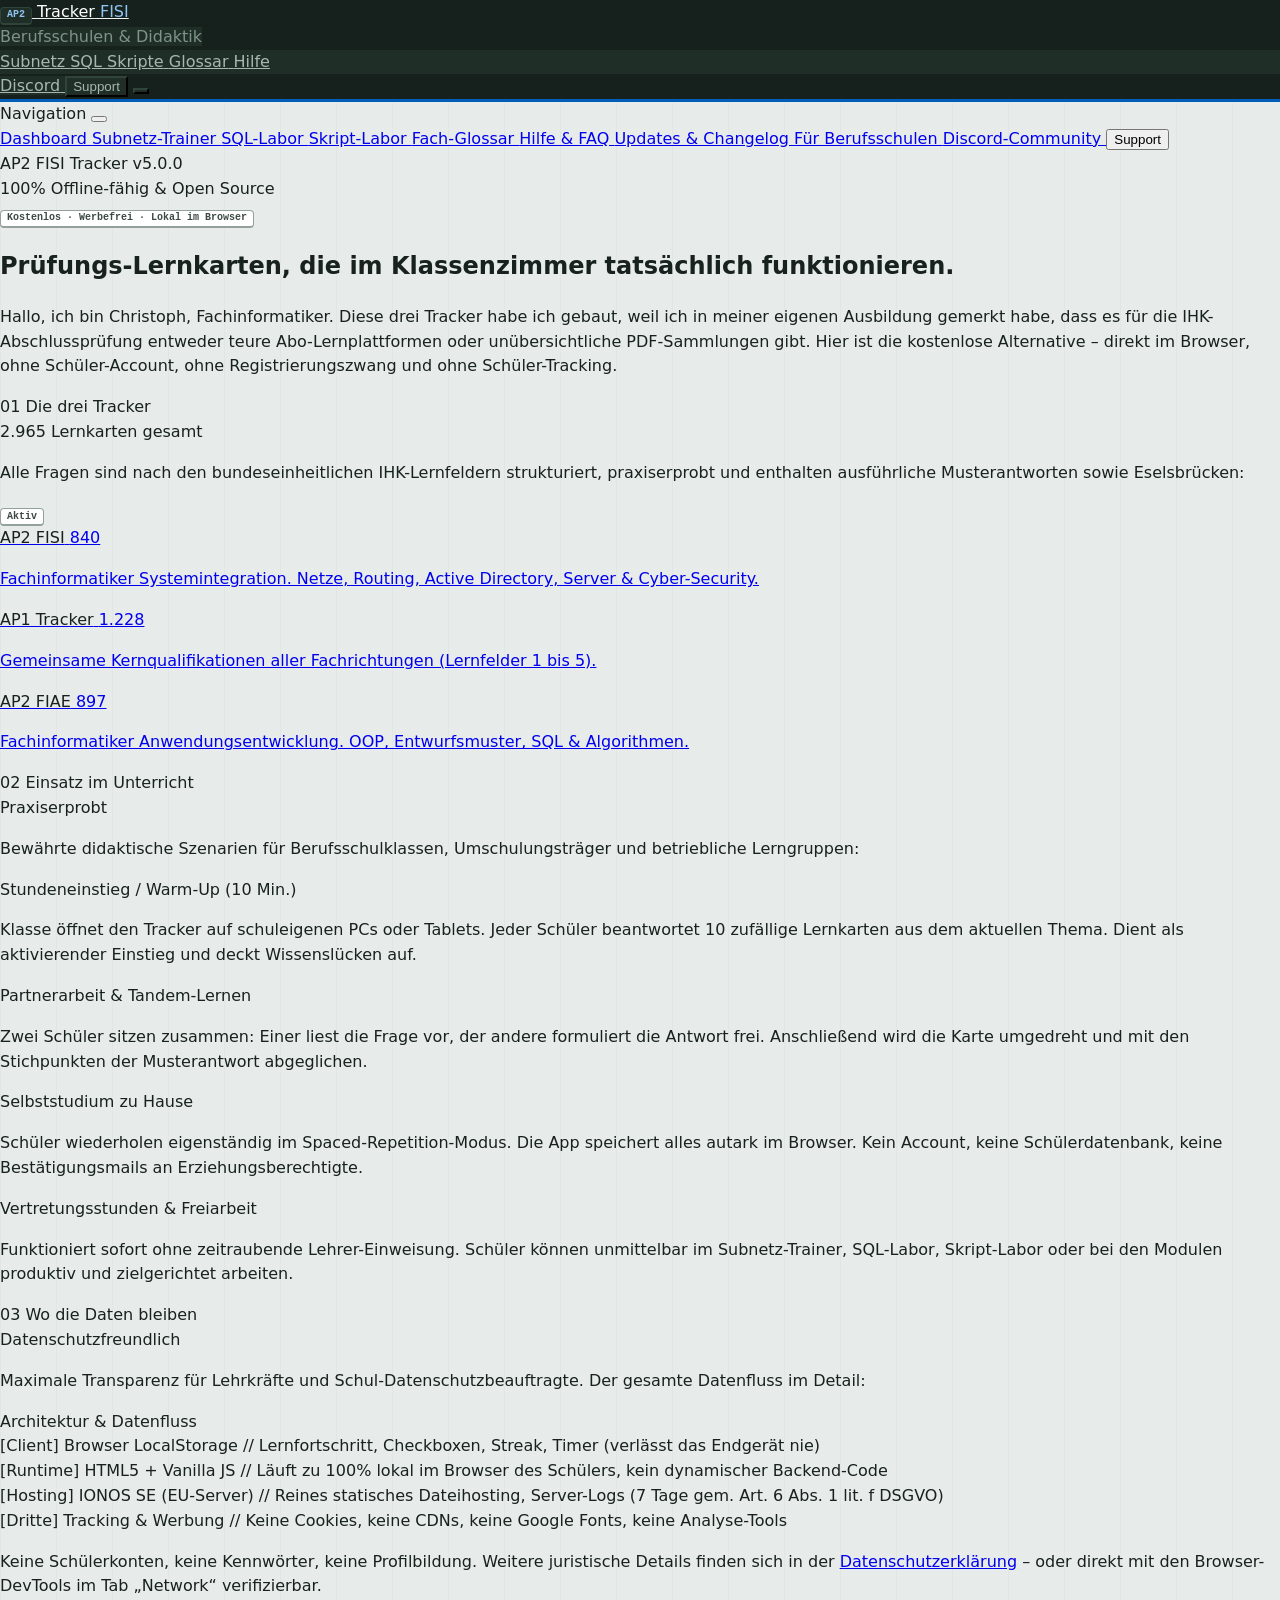
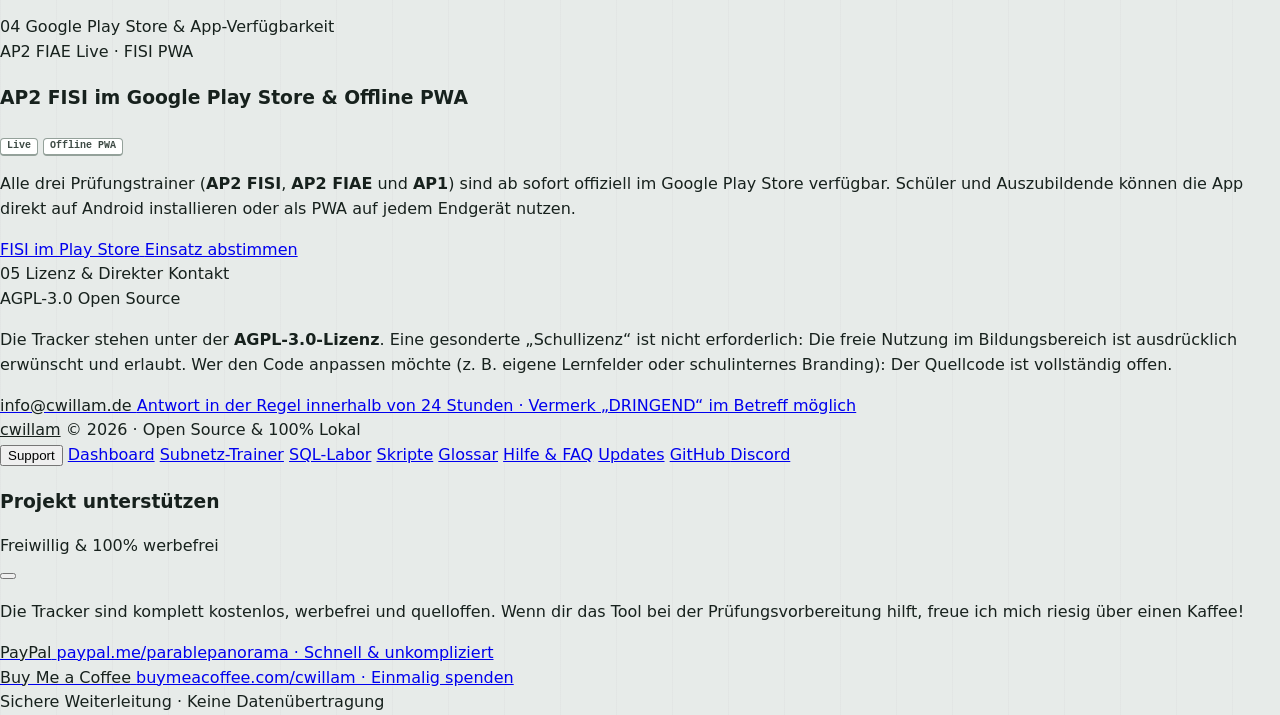
==== commit 8b827242: "UI v5.0.0: Komplett neue Oberflaeche 'Serverschrank' (von Grund auf) - Neues Designsystem in style.c" ====
--- a/bildungseinrichtungen.html
+++ b/bildungseinrichtungen.html
@@ -16,7 +16,7 @@
     <link rel="apple-touch-icon" href="favicon.svg" />
     <meta name="apple-mobile-web-app-capable" content="yes" />
     <meta name="apple-mobile-web-app-status-bar-style" content="black-translucent" />
-    <meta name="theme-color" content="#0b0908" />
+    <meta name="theme-color" content="#16211d" />
 
     <!-- Favicon -->
     <link rel="icon" type="image/svg+xml" href="favicon.svg" />
@@ -24,60 +24,67 @@
     <!-- Preload Fonts -->
     <link
       rel="preload"
-      href="assets/fonts/PlexSans-Regular.woff2"
+      href="assets/fonts/Barlow-Regular.woff2"
       as="font"
       type="font/woff2"
       crossorigin
     />
     <link
       rel="preload"
-      href="assets/fonts/PlexSans-SemiBold.woff2"
+      href="assets/fonts/Barlow-SemiBold.woff2"
       as="font"
       type="font/woff2"
       crossorigin
     />
     <link
       rel="preload"
-      href="assets/fonts/PlexSans-Bold.woff2"
+      href="assets/fonts/Barlow-Bold.woff2"
       as="font"
       type="font/woff2"
       crossorigin
     />
 
     <!-- Stylesheets -->
-    <link rel="stylesheet" href="assets/css/style.css?v=4.1.0" />
+    <link rel="stylesheet" href="assets/css/style.css?v=5.0.0" />
 
     <!-- Tailwind 3 Engine (Offline / Local) -->
-    <script src="assets/js/tailwind.js?v=4.1.0"></script>
+    <script src="assets/js/tailwind.js?v=5.0.0"></script>
     <script>
       tailwind.config = {
         darkMode: "class",
         theme: {
           extend: {
             colors: {
-              emerald: {50:"#fff7ed",100:"#ffedd5",200:"#fed7aa",300:"#fdba74",400:"#fb923c",500:"#f97316",600:"#ea580c",700:"#c2410c",800:"#9a3412",900:"#7c2d12",950:"#431407"},
-              zinc: {50:"#fafaf9",100:"#f5f5f4",200:"#e7e5e4",300:"#d6d3d1",400:"#a8a29e",500:"#78716c",600:"#57534e",700:"#44403c",800:"#292524",900:"#1c1917",950:"#0c0a09"},
-                            dark: {
-                bg: "#0b0908",
-                card: "#161211",
-                "card-hover": "#1f1a17",
-                border: "#2b2320",
-                "border-subtle": "#201916",
-                strong: "#4a3a30",
-                text: "#f6f1ec",
-                muted: "#c9bab0",
-                dim: "#a08b7d",
-                accent: "#ea580c",
-                "accent-hover": "#f97316",
-                "accent-dim": "rgba(249, 115, 22, 0.13)",
-                success: "#35c79a",
-                warning: "#ffb224",
-                danger: "#ff6b5e",
+              emerald: {50:"#eef6fd",100:"#d9eafd",200:"#b3d4f7",300:"#2f83cf",400:"#1a6fc0",500:"#2273c4",600:"#005eb8",700:"#004e99",800:"#0b4a7d",900:"#d3e6f7",950:"#e3effa"},
+              zinc: {50:"#17211d",100:"#232f2a",200:"#2e3b35",300:"#3d4a44",400:"#5f6e67",500:"#85928b",600:"#a7b3ad",700:"#c3cbc7",800:"#d8dedb",900:"#e7ebe9",950:"#fafbfa"},
+              orange: {50:"#fffbeb",100:"#fef3c7",200:"#fde68a",300:"#c2610a",400:"#b45309",500:"#d97706",600:"#b45309",700:"#92400e",800:"#78350f",900:"#fef3c7",950:"#fffbeb"},
+              amber: {50:"#fffbeb",100:"#fef3c7",200:"#fde68a",300:"#c2610a",400:"#b45309",500:"#d97706",600:"#b45309",700:"#92400e",800:"#78350f",900:"#fef3c7",950:"#fffbeb"},
+                            blue: {50:"#eef6fd",100:"#d9eafd",200:"#b3d4f7",300:"#2f83cf",400:"#005eb8",500:"#2273c4",600:"#005eb8",700:"#004e99",800:"#0b4a7d",900:"#d3e6f7",950:"#e3effa"},
+              sky: {50:"#f0f9ff",100:"#e0f2fe",200:"#bae6fd",300:"#0284c7",400:"#0077a8",500:"#0284c7",600:"#0369a1",700:"#075985",800:"#0c4a6e",900:"#e0f2fe",950:"#f0f9ff"},
+              purple: {50:"#faf5ff",100:"#f3e8ff",200:"#e9d5ff",300:"#7c3aed",400:"#6d28d9",500:"#7c3aed",600:"#6d28d9",700:"#5b21b6",800:"#4c1d95",900:"#f3e8ff",950:"#faf5ff"},
+              red: {50:"#fef2f2",100:"#fee2e2",200:"#fecaca",300:"#c62f3b",400:"#c62f3b",500:"#dc2626",600:"#b91c1c",700:"#991b1b",800:"#7f1d1d",900:"#fee2e2",950:"#fef2f2"},
+              green: {50:"#f0fdf4",100:"#dcfce7",200:"#bbf7d0",300:"#1f9d66",400:"#15803d",500:"#16a34a",600:"#15803d",700:"#166534",800:"#14532d",900:"#dcfce7",950:"#f0fdf4"},
+              dark: {
+                bg: "#e7ebe9",
+                card: "#fafbfa",
+                "card-hover": "#f0f3f1",
+                border: "#c3cbc7",
+                "border-subtle": "#d8dedb",
+                strong: "#94a19a",
+                text: "#17211d",
+                muted: "#3d4a44",
+                dim: "#5f6e67",
+                accent: "#005eb8",
+                "accent-hover": "#004e99",
+                "accent-dim": "rgba(0, 94, 184, 0.09)",
+                success: "#1f9d66",
+                warning: "#b45309",
+                danger: "#c62f3b",
               },
             },
             fontFamily: {
               sans: [
-                "IBM Plex Sans",
+                "Barlow",
                 "system-ui",
                 "-apple-system",
                 "BlinkMacSystemFont",
@@ -243,7 +250,7 @@
         <div class="pt-4 border-t border-dark-border space-y-2 text-xs font-mono text-dark-dim">
           <div class="flex items-center justify-between">
             <span>AP2 FISI Tracker</span>
-            <span class="text-emerald-400">v4.1.0</span>
+            <span class="text-emerald-400">v5.0.0</span>
           </div>
           <div class="text-[11px] text-dark-dim">
             100% Offline-fähig &amp; Open Source
@@ -672,7 +679,7 @@
     </div>
 
     <!-- Scripts -->
-    <script src="assets/js/lucide.min.js?v=4.1.0"></script>
+    <script src="assets/js/lucide.min.js?v=5.0.0"></script>
     <script>
       function openSupportModal() {
         const modal = document.getElementById("supportModal");
@@ -714,7 +721,7 @@
     <script>
       if ("serviceWorker" in navigator) {
         window.addEventListener("load", () => {
-          navigator.serviceWorker.register("sw.js?v=4.1.0").catch(() => {});
+          navigator.serviceWorker.register("sw.js?v=5.0.0").catch(() => {});
         });
       }
     </script>
--- a/assets/css/style.css
+++ b/assets/css/style.css
@@ -1,321 +1,222 @@
 /* ============================================================
-   AP2 TRACKER FISI · SCHWÄCHEN-KARTE (v4.1)
-   Designsprache der Karte „Globale Schwächen / Fällige Karten
-   wiederholen": warmes Fast-Schwarz, Orange als einzige
-   Signalfarbe, Gradient-Glow, eingesetzte Kante links,
-   Hover mit Lift und Glow. Alles andere bleibt ruhig.
+   AP2 TRACKER FISI · SERVERSCHRANK (v5, von Grund auf neu)
+   Die App als 19-Zoll-Schrank bei Licht: dunkle Schrankleiste
+   oben, Frontplatten aus hellem Aluminium darunter. Konsolen-
+   Blau ist die Arbeitsfarbe, Kabel-Gelb markiert Fälliges und
+   die Prüfung, die Port-LEDs zeigen den echten Status.
    ============================================================ */
 
-/* ----- FONTS (Self-hosted, 100% offline, zero CDN) ----- */
-@font-face {
-  font-family: 'IBM Plex Sans';
-  font-style: normal;
-  font-weight: 400;
-  font-display: swap;
-  src: url('../fonts/PlexSans-Regular.woff2') format('woff2');
-}
-@font-face {
-  font-family: 'IBM Plex Sans';
-  font-style: normal;
-  font-weight: 600;
-  font-display: swap;
-  src: url('../fonts/PlexSans-SemiBold.woff2') format('woff2');
-}
-@font-face {
-  font-family: 'IBM Plex Sans';
-  font-style: normal;
-  font-weight: 700;
-  font-display: swap;
-  src: url('../fonts/PlexSans-Bold.woff2') format('woff2');
-}
-@font-face {
-  font-family: 'IBM Plex Sans Condensed';
-  font-style: normal;
-  font-weight: 600;
-  font-display: swap;
-  src: url('../fonts/PlexSansCond-SemiBold.woff2') format('woff2');
-}
-@font-face {
-  font-family: 'IBM Plex Mono';
-  font-style: normal;
-  font-weight: 400;
-  font-display: swap;
-  src: url('../fonts/PlexMono-Regular.woff2') format('woff2');
-}
-@font-face {
-  font-family: 'IBM Plex Mono';
-  font-style: normal;
-  font-weight: 600;
-  font-display: swap;
-  src: url('../fonts/PlexMono-SemiBold.woff2') format('woff2');
-}
-
-/* ----- DESIGN TOKENS ----- */
+/* ----- SCHRIFTEN (selbst gehostet, offline, kein CDN) ----- */
+@font-face { font-family: 'Barlow'; font-weight: 400; font-display: swap; src: url('../fonts/Barlow-Regular.woff2') format('woff2'); }
+@font-face { font-family: 'Barlow'; font-weight: 500; font-display: swap; src: url('../fonts/Barlow-Medium.woff2') format('woff2'); }
+@font-face { font-family: 'Barlow'; font-weight: 600; font-display: swap; src: url('../fonts/Barlow-SemiBold.woff2') format('woff2'); }
+@font-face { font-family: 'Barlow'; font-weight: 700; font-display: swap; src: url('../fonts/Barlow-Bold.woff2') format('woff2'); }
+@font-face { font-family: 'Barlow Semi Condensed'; font-weight: 600; font-display: swap; src: url('../fonts/BarlowCond-SemiBold.woff2') format('woff2'); }
+@font-face { font-family: 'Barlow Semi Condensed'; font-weight: 700; font-display: swap; src: url('../fonts/BarlowCond-Bold.woff2') format('woff2'); }
+@font-face { font-family: 'IBM Plex Mono'; font-weight: 400; font-display: swap; src: url('../fonts/PlexMono-Regular.woff2') format('woff2'); }
+@font-face { font-family: 'IBM Plex Mono'; font-weight: 600; font-display: swap; src: url('../fonts/PlexMono-SemiBold.woff2') format('woff2'); }
+
+/* ----- TOKEN ----- */
 :root {
-  --bg: #0b0908;              /* Warmes Fast-Schwarz */
-  --bg-deep: #080606;
-  --surface: #161211;         /* Kartenfläche */
-  --surface-raised: #1f1a17;
-  --surface-hover: #241d19;
-  --surface-inset: #0b0908;
-
-  --border: #2b2320;
-  --border-subtle: #201916;
-  --border-strong: #4a3a30;
-
-  --ink: #f6f1ec;
-  --ink-secondary: #c9bab0;
-  --ink-muted: #a08b7d;
-  --ink-dim: #786557;
-
-  --accent: #fb923c;          /* Orange 400: Labels, Icons */
-  --accent-strong: #ea580c;   /* Orange 600: Buttons */
-  --accent-muted: rgba(249, 115, 22, 0.13);
-  --patch: #fb923c;
-  --patch-muted: rgba(249, 115, 22, 0.13);
-
-  --success: #35c79a;
-  --success-muted: rgba(53, 199, 154, 0.12);
-  --warning: #ffb224;
-  --warning-muted: rgba(255, 178, 36, 0.12);
-  --danger: #ff6b5e;
-  --danger-muted: rgba(255, 107, 94, 0.12);
-
-  --font-sans: 'IBM Plex Sans', system-ui, -apple-system, 'Segoe UI', Roboto, sans-serif;
-  --font-cond: 'IBM Plex Sans Condensed', 'IBM Plex Sans', system-ui, sans-serif;
-  --font-mono: 'IBM Plex Mono', ui-monospace, Menlo, Monaco, Consolas, monospace;
-}
-
-/* ----- GLOBAL RESET & BASE ----- */
+  --chassis: #e7ebe9;         /* Aluminium-Grau des Schranks */
+  --chassis-deep: #dde2df;
+  --panel: #fafbfa;           /* Frontplatte */
+  --panel-raised: #ffffff;
+  --panel-hover: #f0f3f1;
+  --panel-inset: #edf0ee;
+
+  --line: #c3cbc7;
+  --line-soft: #d8dedb;
+  --line-strong: #94a19a;
+
+  --ink: #17211d;             /* Graphit */
+  --ink-2: #3d4a44;
+  --ink-3: #5f6e67;
+  --ink-4: #85928b;
+
+  --cabinet: #16211d;         /* Schrank-Innenleben (Leiste oben) */
+  --cabinet-2: #1f2f28;
+  --cabinet-line: #31443b;
+  --cabinet-ink: #eef3f0;
+  --cabinet-muted: #a7b8b0;
+
+  --work: #005eb8;            /* Konsolen-Blau: Links, Buttons, aktiv */
+  --work-strong: #004e99;
+  --work-soft: rgba(0, 94, 184, 0.09);
+  --due: #b45309;             /* Kabel-Gelb, abgedunkelt für Text */
+  --due-bright: #f5b800;
+  --due-soft: rgba(245, 184, 0, 0.16);
+  --led: #1f9d66;             /* Port-LED: läuft */
+  --led-soft: rgba(31, 157, 102, 0.12);
+  --warn: #b45309;
+  --fault: #c62f3b;
+  --fault-soft: rgba(198, 47, 59, 0.09);
+
+  --font: 'Barlow', system-ui, -apple-system, 'Segoe UI', sans-serif;
+  --font-cond: 'Barlow Semi Condensed', 'Barlow', system-ui, sans-serif;
+  --font-mono: 'IBM Plex Mono', ui-monospace, Menlo, Consolas, monospace;
+}
+
+/* ----- BASIS ----- */
 *, *::before, *::after { box-sizing: border-box; }
-
 html {
-  background-color: var(--bg);
+  background: var(--chassis);
   color: var(--ink);
-  font-family: var(--font-sans);
+  font-family: var(--font);
   -webkit-font-smoothing: antialiased;
-  -moz-osx-font-smoothing: grayscale;
   scroll-behavior: smooth;
 }
-
 body {
-  background-color: var(--bg);
-  background-image: radial-gradient(900px 460px at 50% -60px, rgba(249, 115, 22, 0.06), transparent 70%);
-  background-repeat: no-repeat;
+  background:
+    repeating-linear-gradient(90deg, rgba(23, 33, 29, 0.025) 0 1px, transparent 1px 56px),
+    var(--chassis);
   color: var(--ink);
   min-height: 100vh;
   margin: 0;
-  padding: 0;
+  line-height: 1.55;
   overscroll-behavior-y: none;
-  line-height: 1.55;
-}
-
+}
 h1, h2, h3 { text-wrap: balance; }
 p { text-wrap: pretty; }
-
-::selection { background: var(--patch); color: #1a0e02; }
-
-/* Sichtbarer Tastatur-Fokus, auf jedem Untergrund */
-:focus-visible {
-  outline: 2px solid var(--patch);
-  outline-offset: 2px;
-  border-radius: 2px;
-}
-
+::selection { background: var(--due-bright); color: var(--ink); }
+:focus-visible { outline: 2px solid var(--work); outline-offset: 2px; }
 .tabular-nums { font-variant-numeric: tabular-nums; }
 
-
-/* ----- TASTENKAPPE (echte Tasten, keine Deko) ----- */
-.kbd-cap {
-  display: inline-flex;
-  align-items: center;
-  justify-content: center;
-  font-family: var(--font-mono);
-  font-size: 10px;
-  font-weight: 600;
-  line-height: 1;
-  padding: 2.5px 6px;
-  border-radius: 3px;
-  background: var(--surface-raised);
-  border: 1px solid var(--border-strong);
-  border-bottom-width: 2px;
-  color: var(--ink);
-  user-select: none;
-  white-space: nowrap;
-}
-
-/* ----- FORTSCHRITT ALS MESSSTRECKE ----- */
-.hairline-track {
-  width: 100%;
-  height: 3px;
-  background:
-    repeating-linear-gradient(90deg, var(--border) 0 1px, transparent 1px 14px),
-    var(--border-subtle);
-  overflow: hidden;
+/* ============================================================
+   MIGRATION: Alt-Klassen (für JS-Templates) auf das neue System
+   text-white war für dunkle Flächen gedacht — auf Aluminium
+   wird daraus Graphit, außer auf farbigen/dunklen Flächen.
+   ============================================================ */
+.text-white { color: var(--ink) !important; }
+.bg-emerald-600 .text-white, .bg-emerald-500 .text-white, .bg-blue-600 .text-white,
+.bg-red-500 .text-white, .bg-red-600 .text-white, .bg-orange-500 .text-white,
+.bg-orange-600 .text-white, .bg-amber-500 .text-white, .bg-purple-600 .text-white,
+button.bg-emerald-600, a.bg-emerald-600, .bg-emerald-600,
+header .text-white { color: #fff !important; }
+header .text-dark-muted { color: var(--cabinet-muted) !important; }
+header .text-dark-dim { color: #7e938a !important; }
+.placeholder-dark-dim::placeholder { color: var(--ink-4) !important; }
+
+/* ----- SCHRANKLEISTE (Kopfzeile aller Seiten) ----- */
+body > header, header.sticky {
+  background: var(--cabinet) !important;
+  border-bottom: 3px solid var(--work) !important;
+  color: var(--cabinet-ink);
+}
+body > header a, body > header button { color: var(--cabinet-ink); }
+body > header .bg-dark-card, body > header .border-dark-border {
+  background: var(--cabinet-2) !important;
+  border-color: var(--cabinet-line) !important;
+}
+
+/* ----- FRONTPLATTEN ----- */
+.topic-card, .plate {
+  background: var(--panel);
+  border: 1px solid var(--line);
+  border-radius: 8px;
   position: relative;
-}
-.hairline-fill {
-  height: 100%;
-  background: var(--accent);
-  transition: width 0.4s cubic-bezier(0.16, 1, 0.3, 1);
-}
-.hairline-fill.success { background: var(--success); }
-.hairline-fill.warning { background: var(--warning); }
-
-/* ----- NETZPLAN / HERO ----- */
-.plan-sheet {
-  background: linear-gradient(135deg, rgba(249, 115, 22, 0.15), var(--surface) 58%);
-  border: 1px solid rgba(251, 146, 60, 0.3);
-  border-radius: 12px;
-  box-shadow: inset 4px 0 0 rgba(251, 146, 60, 0.85);
-  position: relative;
-}
-.plan-sheet::after {
-  content: '';
-  position: absolute;
-  right: -28px; top: -32px;
-  width: 96px; height: 96px;
-  border-radius: 9999px;
-  background: rgba(251, 146, 60, 0.1);
-  filter: blur(32px);
-  pointer-events: none;
-}
-.plan-title {
-  font-family: var(--font-cond);
-  font-weight: 600;
-  letter-spacing: 0.01em;
-  line-height: 1.04;
-}
-/* Ein einziges orchestriertes Moment: ein Paket läuft den Netzplan ab */
-.packet {
-  animation: packet-run 5.5s cubic-bezier(0.45, 0, 0.2, 1) 0.6s 3 both;
-}
-@keyframes packet-run {
-  0% { transform: translate(0, 0); opacity: 0; }
-  6% { opacity: 1; }
-  28% { transform: translate(160px, 0); }
-  38% { transform: translate(220px, -66px); }
-  62% { transform: translate(380px, -66px); }
-  72% { transform: translate(440px, 0); }
-  92% { opacity: 1; }
-  100% { transform: translate(580px, 0); opacity: 0; }
-}
-/* Schriftfeld wie auf technischen Zeichnungen (DIN 824) */
-.title-block {
-  display: grid;
-  grid-template-columns: repeat(2, 1fr);
-  border: 1px solid var(--border);
-  background: var(--surface);
-}
-.title-block > div { padding: 10px 14px; }
-.title-block > div + div { border-left: 1px solid var(--border-subtle); }
-.title-block .tb-label { font-size: 11px; color: var(--ink-muted); }
-.title-block .tb-value { font-family: var(--font-mono); font-weight: 600; color: var(--ink); }
-@media (max-width: 640px) {
-  .title-block { grid-template-columns: 1fr 1fr; }
-  .title-block > div + div { border-left: none; }
-  .title-block > div:nth-child(even) { border-left: 1px solid var(--border-subtle); }
-  .title-block > div:nth-child(n+3) { border-top: 1px solid var(--border-subtle); }
-}
-@media (min-width: 1024px) { .title-block { grid-template-columns: repeat(4, 1fr); } }
-
-/* ----- THEMEN ALS RACK-EINHEITEN ----- */
-.topic-body {
-  display: grid;
-  grid-template-rows: 0fr;
-  transition: grid-template-rows 0.25s cubic-bezier(0.16, 1, 0.3, 1), opacity 0.2s ease;
-  opacity: 0;
-  overflow: hidden;
-}
-.topic-body.open {
-  grid-template-rows: 1fr;
-  opacity: 1;
-  border-top: 1px solid var(--border-subtle);
-}
-.topic-content { min-height: 0; }
-
-/* Rackschiene links: zwei Schraubenlöcher wie im 19"-Schrank */
-.topic-card {
-  background: var(--surface);
-  border: 1px solid var(--border);
-  border-radius: 6px;
-  position: relative;
-  padding-left: 14px;
+  padding-left: 16px;
   transition: border-color 0.15s ease, background-color 0.15s ease;
 }
-.topic-card::before {
+/* Rack-Schiene mit zwei Schrauben, wie an jeder Frontplatte */
+.topic-card::before, .plate::before {
   content: '';
   position: absolute;
   left: 0; top: 0; bottom: 0;
-  width: 14px;
-  border-right: 1px solid var(--border-subtle);
+  width: 16px;
+  border-right: 1px solid var(--line-soft);
+  border-radius: 7px 0 0 7px;
   background:
-    radial-gradient(circle 2.5px at 7px 12px, var(--bg-deep) 2.4px, var(--border-strong) 2.5px, transparent 3.4px),
-    radial-gradient(circle 2.5px at 7px calc(100% - 12px), var(--bg-deep) 2.4px, var(--border-strong) 2.5px, transparent 3.4px),
-    var(--surface-inset);
-  border-radius: 5px 0 0 5px;
-}
-.topic-card:hover {
-  background: var(--surface-hover);
-  border-color: var(--border-strong);
-}
-
-/* ----- CHECKBOX ----- */
-.checkbox-wrapper input:checked + div,
-input.topic-check:checked + div {
-  background-color: var(--accent-strong);
-  border-color: var(--accent-strong);
-}
-.checkbox-wrapper input:checked + div svg,
-input.topic-check:checked + div svg { transform: scale(1); }
-
-/* ----- STREAK-HEATMAP ----- */
-.streak-cell { transition: transform 0.15s ease, background-color 0.15s ease; }
-.streak-cell:hover {
-  transform: scale(1.25);
-  z-index: 10;
-  outline: 1px solid var(--patch);
-}
-
-/* ----- SCROLLBAR ----- */
-::-webkit-scrollbar { width: 8px; height: 8px; }
-::-webkit-scrollbar-track { background: var(--bg-deep); }
-::-webkit-scrollbar-thumb { background: var(--border); border-radius: 2px; }
-::-webkit-scrollbar-thumb:hover { background: var(--border-strong); }
-
-/* ----- UTILITIES ----- */
+    radial-gradient(circle 2.6px at 8px 13px, var(--chassis-deep) 2.5px, var(--line-strong) 2.6px, transparent 3.6px),
+    radial-gradient(circle 2.6px at 8px calc(100% - 13px), var(--chassis-deep) 2.5px, var(--line-strong) 2.6px, transparent 3.6px),
+    var(--panel-inset);
+}
+.topic-card:hover { background: var(--panel-hover); border-color: var(--line-strong); }
+
+.topic-body { display: grid; grid-template-rows: 0fr; opacity: 0; overflow: hidden; transition: grid-template-rows 0.25s cubic-bezier(0.16,1,0.3,1), opacity 0.2s ease; }
+.topic-body.open { grid-template-rows: 1fr; opacity: 1; border-top: 1px solid var(--line-soft); }
+.topic-content { min-height: 0; }
+
+/* ----- GERÄTE-STAPEL (Hero der Startseite) ----- */
+.rack { background: var(--cabinet); border-radius: 12px; padding: 14px; display: grid; gap: 10px; }
+.device {
+  background: linear-gradient(180deg, #fdfefe, #eef1ef);
+  border: 1px solid #aeb8b3;
+  border-radius: 7px;
+  padding: 10px 14px 10px 30px;
+  position: relative;
+  display: flex; align-items: center; justify-content: space-between; gap: 12px;
+}
+.device::before {
+  content: ''; position: absolute; left: 0; top: 0; bottom: 0; width: 18px;
+  border-right: 1px solid var(--line-soft); border-radius: 6px 0 0 6px;
+  background:
+    radial-gradient(circle 2.6px at 9px 50%, var(--chassis-deep) 2.5px, var(--line-strong) 2.6px, transparent 3.6px),
+    var(--panel-inset);
+}
+.device-name { font-family: var(--font-cond); font-weight: 700; font-size: 19px; letter-spacing: 0.02em; color: var(--ink); line-height: 1.1; }
+.device-meta { font-family: var(--font-mono); font-size: 10.5px; color: var(--ink-3); }
+.ports { display: grid; grid-template-columns: repeat(12, 1fr); gap: 4px; flex: 1; max-width: 300px; }
+.port { aspect-ratio: 1.5; border: 1px solid var(--line-strong); border-radius: 2px; background: var(--panel-inset); position: relative; }
+.port::after { content: ''; position: absolute; left: 50%; top: 2px; width: 4px; height: 4px; margin-left: -2px; border-radius: 50%; background: #c9d1cc; }
+.port.on::after { background: var(--led); }
+.port.due::after { background: var(--due-bright); }
+/* Ein einziges orchestriertes Moment: der Link-Lauf beim Laden */
+@keyframes link-sweep { 0% { background: #c9d1cc; } 30% { background: var(--due-bright); } 100% { background: var(--led); } }
+.port.sweep::after { animation: link-sweep 0.9s ease forwards; }
+
+.display-title { font-family: var(--font-cond); font-weight: 700; line-height: 0.98; letter-spacing: 0.005em; }
+
+/* Fällige Einheit: gelbes Kabel statt Glow-Kopie */
+.due-unit { background: var(--due-soft) !important; border-color: rgba(180, 83, 9, 0.45) !important; box-shadow: inset 4px 0 0 var(--due-bright); }
+
+/* ----- TASTEN, FORTSCHRITT, LED ----- */
+.kbd-cap {
+  display: inline-flex; align-items: center; justify-content: center;
+  font-family: var(--font-mono); font-size: 10px; font-weight: 600; line-height: 1;
+  padding: 2.5px 6px; border-radius: 4px;
+  background: var(--panel-raised); border: 1px solid var(--line-strong); border-bottom-width: 2px;
+  color: var(--ink-2); user-select: none; white-space: nowrap;
+}
+header .kbd-cap { background: var(--cabinet-2); border-color: var(--cabinet-line); color: var(--cabinet-ink); }
+.hairline-track { width: 100%; height: 6px; background: var(--panel-inset); border: 1px solid var(--line-soft); border-radius: 3px; overflow: hidden; }
+.hairline-fill { height: 100%; background: var(--work); transition: width 0.4s cubic-bezier(0.16,1,0.3,1); }
+.hairline-fill.success { background: var(--led); }
+.hairline-fill.warning { background: var(--due-bright); }
+
+.checkbox-wrapper input:checked + div, input.topic-check:checked + div { background-color: var(--work); border-color: var(--work); }
+.checkbox-wrapper input:checked + div svg, input.topic-check:checked + div svg { transform: scale(1); color: #fff; }
+.streak-cell { transition: transform 0.15s ease; }
+.streak-cell:hover { transform: scale(1.25); z-index: 10; outline: 1px solid var(--work); }
+
+/* ----- SCROLLBAR / UTILITIES ----- */
+::-webkit-scrollbar { width: 9px; height: 9px; }
+::-webkit-scrollbar-track { background: var(--chassis-deep); }
+::-webkit-scrollbar-thumb { background: var(--line-strong); border-radius: 4px; border: 2px solid var(--chassis-deep); }
 .force-hide { opacity: 0 !important; pointer-events: none !important; visibility: hidden !important; }
 .no-scrollbar::-webkit-scrollbar { display: none; }
 .no-scrollbar { -ms-overflow-style: none; scrollbar-width: none; }
 svg.lucide { display: inline-block; vertical-align: -0.125em; width: 1.15em; height: 1.15em; stroke-width: 2px; }
 
-/* ----- REDUZIERTE BEWEGUNG ----- */
 @media (prefers-reduced-motion: reduce) {
   html { scroll-behavior: auto; }
-  *, *::before, *::after {
-    animation-duration: 0.01ms !important;
-    animation-iteration-count: 1 !important;
-    transition-duration: 0.01ms !important;
-  }
-  .packet { animation: none; opacity: 0; }
-}
-
-/* ----- DRUCK ----- */
+  *, *::before, *::after { animation-duration: 0.01ms !important; animation-iteration-count: 1 !important; transition-duration: 0.01ms !important; }
+  .port.sweep::after { animation: none; background: var(--led); }
+}
 @media print {
-  body { background: white; color: black; }
-  .no-print { display: none !important; }
-  .topic-card { border: 1px solid #ccc; break-inside: avoid; margin-bottom: 8px; color: black; background: white; }
+  body { background: white; }
+  body > header, .no-print { display: none !important; }
+  .topic-card { border: 1px solid #bbb; break-inside: avoid; margin-bottom: 8px; }
   .topic-body { display: block !important; opacity: 1 !important; }
 }
 
-/* ----- GLOW-KARTE (Referenz: „Globale Schwächen") ----- */
-.glow-card {
-  background: linear-gradient(135deg, rgba(249, 115, 22, 0.15), var(--surface) 58%) !important;
-  border-color: rgba(251, 146, 60, 0.3) !important;
-  box-shadow: inset 3px 0 0 rgba(251, 146, 60, 0.8);
-}
-a.glow-card, button.glow-card { transition: transform 0.15s ease, box-shadow 0.15s ease, border-color 0.15s ease; }
-a.glow-card:hover, button.glow-card:hover {
-  border-color: rgba(253, 186, 116, 0.7) !important;
-  box-shadow: inset 4px 0 0 rgba(251, 146, 60, 1), 0 10px 28px rgba(249, 115, 22, 0.12);
-}
+/* Alt-Klasse der Smart-Fokus-Karte: Arbeitslinie statt Glow */
+.glow-card { box-shadow: inset 4px 0 0 var(--work); border-color: var(--line) !important; }
+/* Dunkle Flaechen (Terminal, Code) behalten helle Schrift */
+.bg-black .text-white, [class*="bg-[#0d0d10]"] .text-white { color: #f2f5f3 !important; }
+.bg-black .text-emerald-400, [class*="bg-[#0d0d10]"] .text-emerald-400 { color: #7db8ec !important; }
+.bg-black .text-dark-muted, [class*="bg-[#0d0d10]"] .text-dark-muted { color: #a7b8b0 !important; }
+/* Kopfleiste: Akzente auf Schrank-Gruen aufhellen */
+body > header .text-emerald-400, body > header .text-blue-400,
+body > header .text-sky-400, body > header .text-purple-400 { color: #8fc3f2 !important; }
+body > header .text-amber-400 { color: var(--due-bright) !important; }
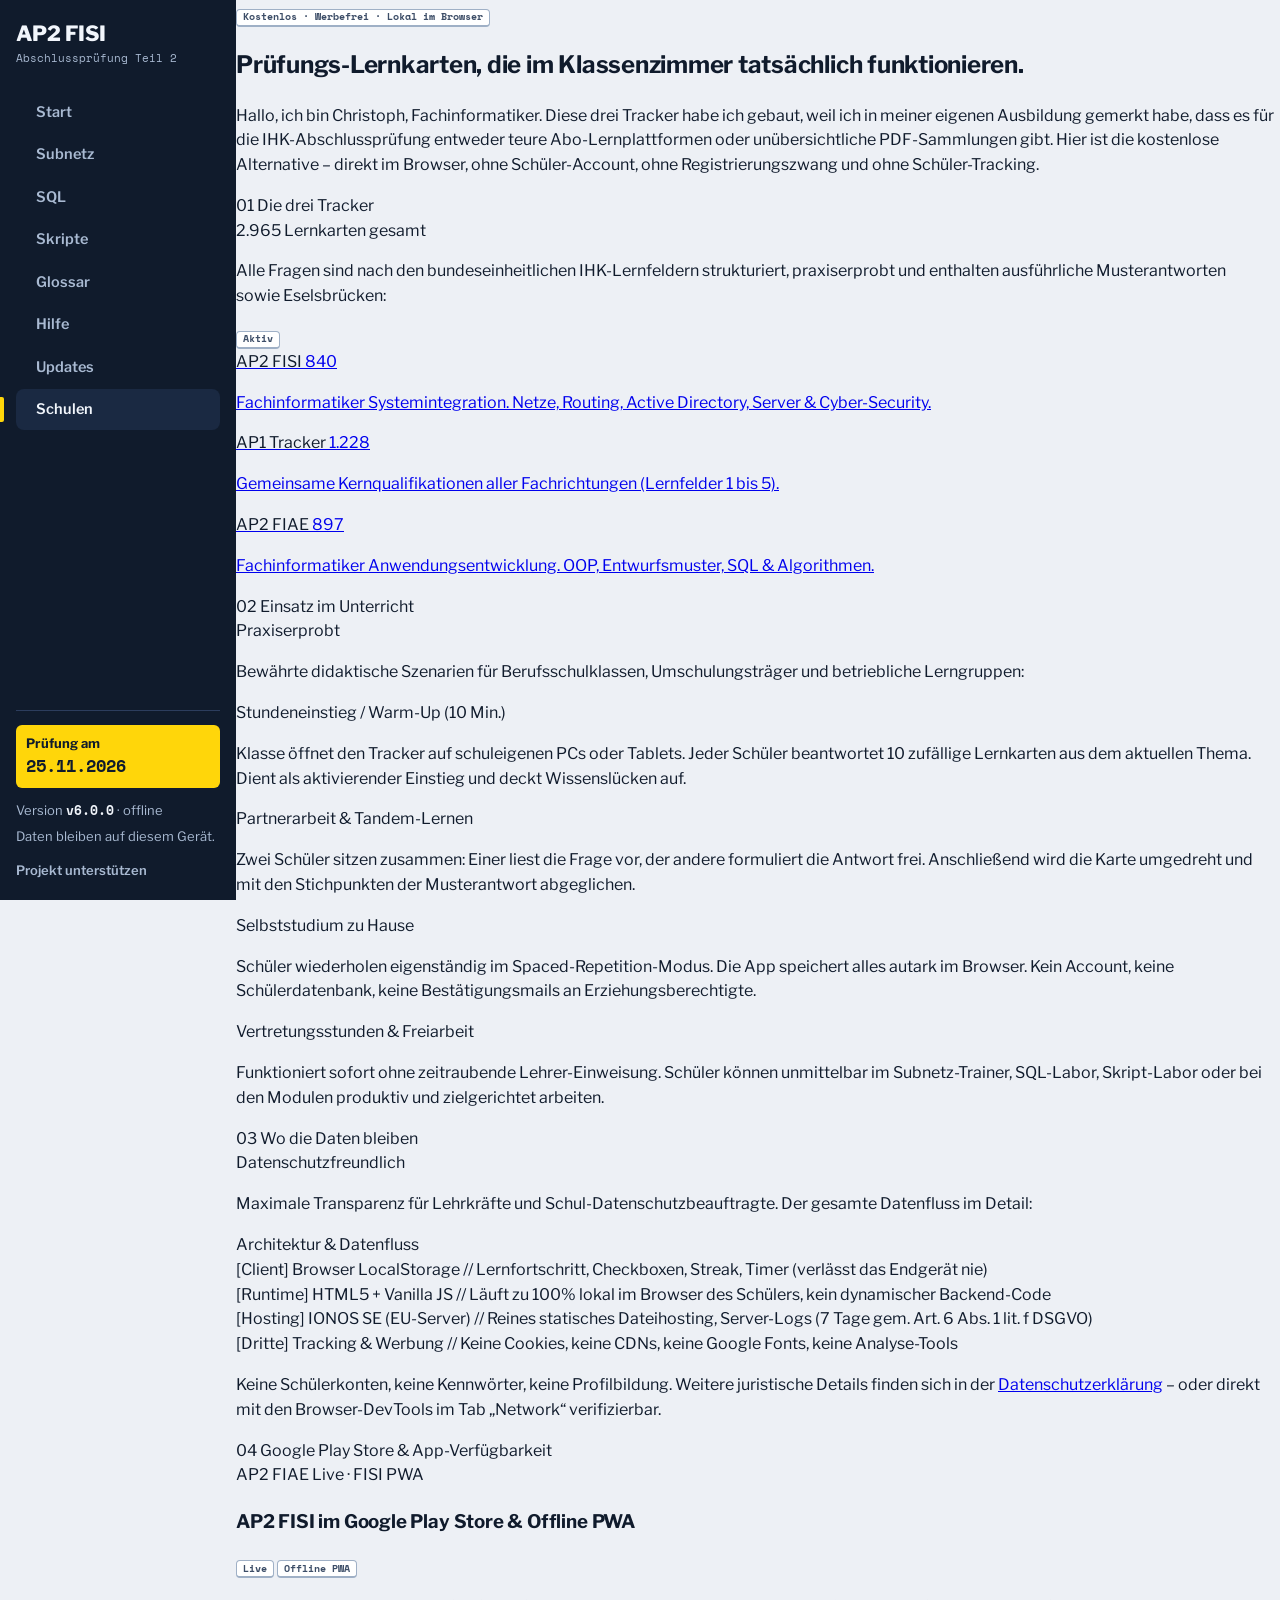
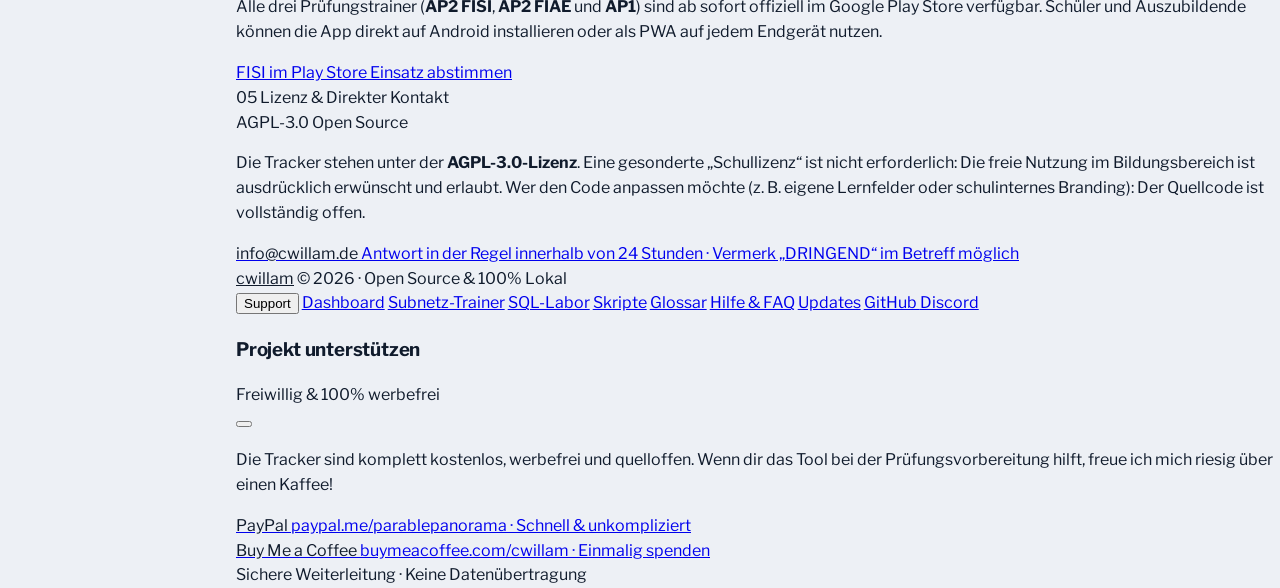
==== commit 73f215c3: "UI v6.0.0: Karteikasten - neuer Aufbau ganz ohne Kopfzeile - Header und Mobile-Drawer auf allen Seit" ====
--- a/bildungseinrichtungen.html
+++ b/bildungseinrichtungen.html
@@ -16,7 +16,7 @@
     <link rel="apple-touch-icon" href="favicon.svg" />
     <meta name="apple-mobile-web-app-capable" content="yes" />
     <meta name="apple-mobile-web-app-status-bar-style" content="black-translucent" />
-    <meta name="theme-color" content="#16211d" />
+    <meta name="theme-color" content="#101b2c" />
 
     <!-- Favicon -->
     <link rel="icon" type="image/svg+xml" href="favicon.svg" />
@@ -24,67 +24,67 @@
     <!-- Preload Fonts -->
     <link
       rel="preload"
-      href="assets/fonts/Barlow-Regular.woff2"
+      href="assets/fonts/Franklin-Regular.woff2"
       as="font"
       type="font/woff2"
       crossorigin
     />
     <link
       rel="preload"
-      href="assets/fonts/Barlow-SemiBold.woff2"
+      href="assets/fonts/Franklin-SemiBold.woff2"
       as="font"
       type="font/woff2"
       crossorigin
     />
     <link
       rel="preload"
-      href="assets/fonts/Barlow-Bold.woff2"
+      href="assets/fonts/Franklin-Bold.woff2"
       as="font"
       type="font/woff2"
       crossorigin
     />
 
     <!-- Stylesheets -->
-    <link rel="stylesheet" href="assets/css/style.css?v=5.0.0" />
+    <link rel="stylesheet" href="assets/css/style.css?v=6.0.0" />
 
     <!-- Tailwind 3 Engine (Offline / Local) -->
-    <script src="assets/js/tailwind.js?v=5.0.0"></script>
+    <script src="assets/js/tailwind.js?v=6.0.0"></script>
     <script>
       tailwind.config = {
         darkMode: "class",
         theme: {
           extend: {
             colors: {
-              emerald: {50:"#eef6fd",100:"#d9eafd",200:"#b3d4f7",300:"#2f83cf",400:"#1a6fc0",500:"#2273c4",600:"#005eb8",700:"#004e99",800:"#0b4a7d",900:"#d3e6f7",950:"#e3effa"},
-              zinc: {50:"#17211d",100:"#232f2a",200:"#2e3b35",300:"#3d4a44",400:"#5f6e67",500:"#85928b",600:"#a7b3ad",700:"#c3cbc7",800:"#d8dedb",900:"#e7ebe9",950:"#fafbfa"},
-              orange: {50:"#fffbeb",100:"#fef3c7",200:"#fde68a",300:"#c2610a",400:"#b45309",500:"#d97706",600:"#b45309",700:"#92400e",800:"#78350f",900:"#fef3c7",950:"#fffbeb"},
-              amber: {50:"#fffbeb",100:"#fef3c7",200:"#fde68a",300:"#c2610a",400:"#b45309",500:"#d97706",600:"#b45309",700:"#92400e",800:"#78350f",900:"#fef3c7",950:"#fffbeb"},
-                            blue: {50:"#eef6fd",100:"#d9eafd",200:"#b3d4f7",300:"#2f83cf",400:"#005eb8",500:"#2273c4",600:"#005eb8",700:"#004e99",800:"#0b4a7d",900:"#d3e6f7",950:"#e3effa"},
+              emerald: {50:"#eef1fe",100:"#dbe2fd",200:"#b7c5fa",300:"#7287ef",400:"#3d55dd",500:"#2b44cf",600:"#2138c9",700:"#1a2da3",800:"#1c2a72",900:"#dbe2fd",950:"#eef1fe"},
+              zinc: {50:"#101b2c",100:"#1a2942",200:"#24334f",300:"#3c4d67",400:"#67778f",500:"#93a2b8",600:"#aebdd2",700:"#d5dce8",800:"#e3e9f2",900:"#edf0f5",950:"#ffffff"},
+              orange: {50:"#fffbeb",100:"#fef3c7",200:"#fde68a",300:"#8a5d00",400:"#8a5d00",500:"#d97706",600:"#b45309",700:"#92400e",800:"#78350f",900:"#fef3c7",950:"#fffbeb"},
+              amber: {50:"#fffbeb",100:"#fef3c7",200:"#fde68a",300:"#8a5d00",400:"#8a5d00",500:"#d97706",600:"#b45309",700:"#92400e",800:"#78350f",900:"#fef3c7",950:"#fffbeb"},
+                            blue: {50:"#eef6fd",100:"#d9eafd",200:"#b3d4f7",300:"#2f83cf",400:"#2138c9",500:"#2273c4",600:"#2138c9",700:"#1a2da3",800:"#0b4a7d",900:"#d3e6f7",950:"#e3effa"},
               sky: {50:"#f0f9ff",100:"#e0f2fe",200:"#bae6fd",300:"#0284c7",400:"#0077a8",500:"#0284c7",600:"#0369a1",700:"#075985",800:"#0c4a6e",900:"#e0f2fe",950:"#f0f9ff"},
               purple: {50:"#faf5ff",100:"#f3e8ff",200:"#e9d5ff",300:"#7c3aed",400:"#6d28d9",500:"#7c3aed",600:"#6d28d9",700:"#5b21b6",800:"#4c1d95",900:"#f3e8ff",950:"#faf5ff"},
               red: {50:"#fef2f2",100:"#fee2e2",200:"#fecaca",300:"#c62f3b",400:"#c62f3b",500:"#dc2626",600:"#b91c1c",700:"#991b1b",800:"#7f1d1d",900:"#fee2e2",950:"#fef2f2"},
-              green: {50:"#f0fdf4",100:"#dcfce7",200:"#bbf7d0",300:"#1f9d66",400:"#15803d",500:"#16a34a",600:"#15803d",700:"#166534",800:"#14532d",900:"#dcfce7",950:"#f0fdf4"},
+              green: {50:"#f0fdf4",100:"#dcfce7",200:"#bbf7d0",300:"#12805c",400:"#15803d",500:"#16a34a",600:"#15803d",700:"#166534",800:"#14532d",900:"#dcfce7",950:"#f0fdf4"},
               dark: {
-                bg: "#e7ebe9",
-                card: "#fafbfa",
-                "card-hover": "#f0f3f1",
-                border: "#c3cbc7",
-                "border-subtle": "#d8dedb",
-                strong: "#94a19a",
-                text: "#17211d",
-                muted: "#3d4a44",
-                dim: "#5f6e67",
-                accent: "#005eb8",
-                "accent-hover": "#004e99",
-                "accent-dim": "rgba(0, 94, 184, 0.09)",
-                success: "#1f9d66",
+                bg: "#edf0f5",
+                card: "#ffffff",
+                "card-hover": "#f6f8fc",
+                border: "#d5dce8",
+                "border-subtle": "#e3e9f2",
+                strong: "#9fb0c6",
+                text: "#101b2c",
+                muted: "#3c4d67",
+                dim: "#67778f",
+                accent: "#2138c9",
+                "accent-hover": "#1a2da3",
+                "accent-dim": "rgba(33, 56, 201, 0.08)",
+                success: "#12805c",
                 warning: "#b45309",
                 danger: "#c62f3b",
               },
             },
             fontFamily: {
               sans: [
-                "Barlow",
+                "Libre Franklin",
                 "system-ui",
                 "-apple-system",
                 "BlinkMacSystemFont",
@@ -93,7 +93,7 @@
                 "sans-serif",
               ],
               mono: [
-                "IBM Plex Mono",
+                "Space Mono",
                 "ui-monospace",
                 "JetBrains Mono",
                 "Menlo",
@@ -120,144 +120,9 @@
 
   <body class="flex flex-col min-h-screen bg-dark-bg text-dark-text antialiased selection:bg-emerald-600 selection:text-white font-sans">
     <!-- Header -->
-    <header class="sticky top-0 z-40 w-full border-b border-dark-border bg-dark-bg/90 backdrop-blur-md">
-      <div class="max-w-6xl mx-auto px-4 sm:px-6 h-16 flex items-center justify-between gap-4">
-        <!-- Left: Back link & Title -->
-        <div class="flex items-center gap-2 sm:gap-3 shrink-0">
-          <a href="index.html" class="flex items-center gap-2 group focus:outline-none shrink-0" title="Zurück zum Dashboard">
-            <div class="w-8 h-8 rounded-lg border border-dark-border bg-dark-card group-hover:border-emerald-500 transition-all flex items-center justify-center text-dark-muted group-hover:text-emerald-400">
-              <i data-lucide="arrow-left" class="w-4 h-4 transition-transform group-hover:-translate-x-0.5"></i>
-            </div>
-            <div class="flex items-center gap-1.5">
-              <span class="kbd-cap bg-emerald-600/15 border-emerald-500/40 text-emerald-400 font-bold px-1.5 py-0.5 sm:px-2 sm:py-1 text-xs">AP2</span>
-              <span class="font-bold text-sm sm:text-base tracking-tight text-white group-hover:text-emerald-400 transition-colors">Tracker</span>
-              <span class="text-[9px] font-mono font-bold bg-emerald-950/60 border border-emerald-500/40 text-emerald-400 px-1.5 py-0.5 rounded">FISI</span>
-            </div>
-          </a>
-          <span class="hidden md:inline-flex items-center font-mono text-[10px] text-dark-dim border border-dark-border rounded px-2 py-0.5 uppercase tracking-wider">
-            Berufsschulen &amp; Didaktik
-          </span>
-        </div>
-
-        <!-- Right: Switcher, Support & Discord -->
-        <div class="flex items-center gap-1.5 sm:gap-3 shrink-0">
-          <div class="hidden md:flex items-center gap-1.5 border-r border-dark-border pr-3 mr-1">
-            <a href="subnet.html" class="px-2.5 py-1.5 rounded-lg text-xs font-mono text-dark-muted hover:text-white hover:bg-dark-card transition-colors flex items-center gap-1.5" title="Subnetz-Trainer">
-              <i data-lucide="network" class="w-3.5 h-3.5 text-blue-400"></i>
-              <span>Subnetz</span>
-            </a>
-            <a href="sql.html" class="px-2.5 py-1.5 rounded-lg text-xs font-mono text-dark-muted hover:text-white hover:bg-dark-card transition-colors flex items-center gap-1.5" title="SQL-Labor">
-              <i data-lucide="database" class="w-3.5 h-3.5 text-emerald-400"></i>
-              <span>SQL</span>
-            </a>
-            <a href="skripte.html" class="px-2.5 py-1.5 rounded-lg text-xs font-mono text-dark-muted hover:text-white hover:bg-dark-card transition-colors flex items-center gap-1.5" title="Skript-Labor">
-              <i data-lucide="terminal" class="w-3.5 h-3.5 text-purple-400"></i>
-              <span>Skripte</span>
-            </a>
-            <a href="glossar.html" class="px-2.5 py-1.5 rounded-lg text-xs font-mono text-dark-muted hover:text-white hover:bg-dark-card transition-colors flex items-center gap-1.5" title="Fach-Glossar">
-              <i data-lucide="book-open" class="w-3.5 h-3.5 text-amber-400"></i>
-              <span>Glossar</span>
-            </a>
-            <a href="help.html" class="px-2.5 py-1.5 rounded-lg text-xs font-mono text-dark-muted hover:text-white hover:bg-dark-card transition-colors flex items-center gap-1.5" title="Hilfe &amp; FAQ">
-              <i data-lucide="help-circle" class="w-3.5 h-3.5 text-sky-400"></i>
-              <span>Hilfe</span>
-            </a>
-          </div>
-
-          <!-- Discord -->
-          <a
-            href="https://discord.gg/5BM5YJadDs"
-            target="_blank"
-            rel="noopener"
-            class="hidden sm:flex px-2.5 py-1.5 rounded-lg border border-dark-border hover:border-[#5865F2]/50 bg-dark-card hover:bg-[#5865F2]/10 text-dark-muted hover:text-white transition-all text-xs items-center gap-1.5"
-            title="Discord-Community"
-          >
-            <i data-lucide="message-square" class="w-4 h-4 text-[#5865F2]"></i>
-            <span class="hidden md:inline font-mono text-[11px]">Discord</span>
-          </a>
-
-          <!-- Support Button -->
-          <button
-            type="button"
-            onclick="openSupportModal()"
-            class="px-2.5 py-1.5 rounded-lg border border-dark-border hover:border-[#FFDD00]/40 bg-dark-card hover:bg-[#FFDD00]/10 text-dark-muted hover:text-[#FFDD00] transition-all text-xs flex items-center gap-1.5 shrink-0"
-            title="Support / Projekt unterstützen"
-          >
-            <i data-lucide="coffee" class="w-4 h-4 text-[#FFDD00]"></i>
-            <span class="hidden sm:inline font-mono text-[11px] font-medium">Support</span>
-          </button>
-
-          <!-- Mobile Hamburger -->
-          <button
-            onclick="toggleMobileMenu()"
-            class="md:hidden p-2 rounded-lg border border-dark-border bg-dark-card text-dark-muted hover:text-white transition-colors shrink-0"
-            aria-label="Menü öffnen"
-          >
-            <i data-lucide="menu" class="w-4 h-4"></i>
-          </button>
-        </div>
-      </div>
-    </header>
 
     <!-- Mobile Navigation Drawer -->
-    <div
-      id="mobileMenu"
-      class="fixed inset-0 z-50 bg-black/70 backdrop-blur-sm hidden transition-opacity duration-200"
-      onclick="if(event.target === this) toggleMobileMenu()"
-    >
-      <div class="fixed right-0 top-0 bottom-0 w-72 bg-dark-card border-l border-dark-border p-5 flex flex-col justify-between transform translate-x-full transition-transform duration-300">
-        <div>
-          <div class="flex items-center justify-between pb-4 border-b border-dark-border mb-4">
-            <span class="font-bold text-sm tracking-wide text-white">Navigation</span>
-            <button onclick="toggleMobileMenu()" class="p-1 rounded text-dark-muted hover:text-white">
-              <i data-lucide="x" class="w-5 h-5"></i>
-            </button>
-          </div>
-          <div class="space-y-1 font-mono text-xs">
-            <a href="index.html" class="flex items-center gap-2.5 px-3 py-2 rounded text-dark-muted hover:text-white hover:bg-dark-bg transition-colors">
-              <i data-lucide="layout-dashboard" class="w-4 h-4"></i> Dashboard
-            </a>
-            <a href="subnet.html" class="flex items-center gap-2.5 px-3 py-2 rounded text-dark-muted hover:text-white hover:bg-dark-bg transition-colors">
-              <i data-lucide="network" class="w-4 h-4 text-blue-400"></i> Subnetz-Trainer
-            </a>
-            <a href="sql.html" class="flex items-center gap-2.5 px-3 py-2 rounded text-dark-muted hover:text-white hover:bg-dark-bg transition-colors">
-              <i data-lucide="database" class="w-4 h-4 text-emerald-400"></i> SQL-Labor
-            </a>
-            <a href="skripte.html" class="flex items-center gap-2.5 px-3 py-2 rounded text-dark-muted hover:text-white hover:bg-dark-bg transition-colors">
-              <i data-lucide="terminal" class="w-4 h-4 text-purple-400"></i> Skript-Labor
-            </a>
-            <a href="glossar.html" class="flex items-center gap-2.5 px-3 py-2 rounded text-dark-muted hover:text-white hover:bg-dark-bg transition-colors">
-              <i data-lucide="book-open" class="w-4 h-4 text-amber-400"></i> Fach-Glossar
-            </a>
-            <a href="help.html" class="flex items-center gap-2.5 px-3 py-2 rounded text-dark-muted hover:text-white hover:bg-dark-bg transition-colors">
-              <i data-lucide="help-circle" class="w-4 h-4 text-sky-400"></i> Hilfe &amp; FAQ
-            </a>
-            <a href="updates.html" class="flex items-center gap-2.5 px-3 py-2 rounded text-dark-muted hover:text-white hover:bg-dark-bg transition-colors">
-              <i data-lucide="history" class="w-4 h-4 text-emerald-400"></i> Updates &amp; Changelog
-            </a>
-            <a href="bildungseinrichtungen.html" class="flex items-center gap-2.5 px-3 py-2 rounded bg-teal-500/10 text-teal-400 border border-teal-500/20">
-              <i data-lucide="graduation-cap" class="w-4 h-4 text-teal-400"></i> Für Berufsschulen
-            </a>
-            <a href="https://discord.gg/5BM5YJadDs" target="_blank" rel="noopener" class="flex items-center gap-2.5 px-3 py-2 rounded text-dark-muted hover:text-[#5865F2] hover:bg-dark-bg transition-colors">
-              <i data-lucide="message-square" class="w-4 h-4 text-[#5865F2]"></i> Discord-Community
-            </a>
-            <button onclick="openSupportModal(); toggleMobileMenu();" class="w-full flex items-center gap-2.5 px-3 py-2 rounded text-dark-muted hover:text-[#FFDD00] hover:bg-dark-bg transition-colors text-left">
-              <i data-lucide="coffee" class="w-4 h-4 text-[#FFDD00]"></i> Support
-            </button>
-          </div>
-        </div>
-
-        <div class="pt-4 border-t border-dark-border space-y-2 text-xs font-mono text-dark-dim">
-          <div class="flex items-center justify-between">
-            <span>AP2 FISI Tracker</span>
-            <span class="text-emerald-400">v5.0.0</span>
-          </div>
-          <div class="text-[11px] text-dark-dim">
-            100% Offline-fähig &amp; Open Source
-          </div>
-        </div>
-      </div>
-    </div>
+    
 
     <!-- Main Content Area -->
     <main class="max-w-4xl mx-auto px-4 sm:px-6 py-8 flex-1 w-full space-y-8">
@@ -679,7 +544,7 @@
     </div>
 
     <!-- Scripts -->
-    <script src="assets/js/lucide.min.js?v=5.0.0"></script>
+    <script src="assets/js/lucide.min.js?v=6.0.0"></script>
     <script>
       function openSupportModal() {
         const modal = document.getElementById("supportModal");
@@ -721,9 +586,10 @@
     <script>
       if ("serviceWorker" in navigator) {
         window.addEventListener("load", () => {
-          navigator.serviceWorker.register("sw.js?v=5.0.0").catch(() => {});
+          navigator.serviceWorker.register("sw.js?v=6.0.0").catch(() => {});
         });
       }
     </script>
+      <script src="assets/js/nav.js?v=6.0.0"></script>
   </body>
 </html>
--- a/assets/css/style.css
+++ b/assets/css/style.css
@@ -1,198 +1,146 @@
 /* ============================================================
-   AP2 TRACKER FISI · SERVERSCHRANK (v5, von Grund auf neu)
-   Die App als 19-Zoll-Schrank bei Licht: dunkle Schrankleiste
-   oben, Frontplatten aus hellem Aluminium darunter. Konsolen-
-   Blau ist die Arbeitsfarbe, Kabel-Gelb markiert Fälliges und
-   die Prüfung, die Port-LEDs zeigen den echten Status.
+   AP2 TRACKER FISI · KARTEIKASTEN (v6, von Grund auf neu)
+   Kein Header. Links steht der Kasten (Navigation), mobil
+   traegt ein Dock unten. Inhalt wie Karteikarten: weiss,
+   liniert gedacht, mit Textmarker-Gelb nur fuer Faelliges.
+   Ziel-Hierarchie: Heute lernen -> Fortschritt -> Themen.
    ============================================================ */
 
-/* ----- SCHRIFTEN (selbst gehostet, offline, kein CDN) ----- */
-@font-face { font-family: 'Barlow'; font-weight: 400; font-display: swap; src: url('../fonts/Barlow-Regular.woff2') format('woff2'); }
-@font-face { font-family: 'Barlow'; font-weight: 500; font-display: swap; src: url('../fonts/Barlow-Medium.woff2') format('woff2'); }
-@font-face { font-family: 'Barlow'; font-weight: 600; font-display: swap; src: url('../fonts/Barlow-SemiBold.woff2') format('woff2'); }
-@font-face { font-family: 'Barlow'; font-weight: 700; font-display: swap; src: url('../fonts/Barlow-Bold.woff2') format('woff2'); }
-@font-face { font-family: 'Barlow Semi Condensed'; font-weight: 600; font-display: swap; src: url('../fonts/BarlowCond-SemiBold.woff2') format('woff2'); }
-@font-face { font-family: 'Barlow Semi Condensed'; font-weight: 700; font-display: swap; src: url('../fonts/BarlowCond-Bold.woff2') format('woff2'); }
-@font-face { font-family: 'IBM Plex Mono'; font-weight: 400; font-display: swap; src: url('../fonts/PlexMono-Regular.woff2') format('woff2'); }
-@font-face { font-family: 'IBM Plex Mono'; font-weight: 600; font-display: swap; src: url('../fonts/PlexMono-SemiBold.woff2') format('woff2'); }
+@font-face { font-family: 'Libre Franklin'; font-weight: 400; font-display: swap; src: url('../fonts/Franklin-Regular.woff2') format('woff2'); }
+@font-face { font-family: 'Libre Franklin'; font-weight: 600; font-display: swap; src: url('../fonts/Franklin-SemiBold.woff2') format('woff2'); }
+@font-face { font-family: 'Libre Franklin'; font-weight: 700; font-display: swap; src: url('../fonts/Franklin-Bold.woff2') format('woff2'); }
+@font-face { font-family: 'Libre Franklin'; font-weight: 800; font-display: swap; src: url('../fonts/Franklin-ExtraBold.woff2') format('woff2'); }
+@font-face { font-family: 'Space Mono'; font-weight: 400; font-display: swap; src: url('../fonts/SpaceMono-Regular.woff2') format('woff2'); }
+@font-face { font-family: 'Space Mono'; font-weight: 700; font-display: swap; src: url('../fonts/SpaceMono-Bold.woff2') format('woff2'); }
 
-/* ----- TOKEN ----- */
 :root {
-  --chassis: #e7ebe9;         /* Aluminium-Grau des Schranks */
-  --chassis-deep: #dde2df;
-  --panel: #fafbfa;           /* Frontplatte */
-  --panel-raised: #ffffff;
-  --panel-hover: #f0f3f1;
-  --panel-inset: #edf0ee;
+  --paper: #edf0f5;
+  --card: #ffffff;
+  --card-2: #f6f8fc;
+  --inset: #e7ecf4;
+  --line: #d5dce8;
+  --line-soft: #e3e9f2;
+  --line-strong: #9fb0c6;
 
-  --line: #c3cbc7;
-  --line-soft: #d8dedb;
-  --line-strong: #94a19a;
+  --ink: #101b2c;
+  --ink-2: #3c4d67;
+  --ink-3: #67778f;
+  --ink-4: #93a2b8;
 
-  --ink: #17211d;             /* Graphit */
-  --ink-2: #3d4a44;
-  --ink-3: #5f6e67;
-  --ink-4: #85928b;
+  --box: #101b2c;            /* Der Kasten (Leiste/Dock) */
+  --box-2: #1a2942;
+  --box-line: #2c3d5d;
+  --box-ink: #f2f6fc;
+  --box-muted: #a9bad2;
 
-  --cabinet: #16211d;         /* Schrank-Innenleben (Leiste oben) */
-  --cabinet-2: #1f2f28;
-  --cabinet-line: #31443b;
-  --cabinet-ink: #eef3f0;
-  --cabinet-muted: #a7b8b0;
+  --work: #2138c9;           /* Kugelschreiber-Blau: Aktion */
+  --work-2: #1a2da3;
+  --work-soft: rgba(33, 56, 201, 0.08);
+  --marker: #ffd60a;         /* Textmarker: nur Faelliges/Pruefung */
+  --marker-dark: #8a5d00;
+  --marker-soft: rgba(255, 214, 10, 0.22);
+  --good: #12805c;
+  --good-soft: rgba(18, 128, 92, 0.1);
+  --fault: #c62f3b;
+  --fault-soft: rgba(198, 47, 59, 0.08);
 
-  --work: #005eb8;            /* Konsolen-Blau: Links, Buttons, aktiv */
-  --work-strong: #004e99;
-  --work-soft: rgba(0, 94, 184, 0.09);
-  --due: #b45309;             /* Kabel-Gelb, abgedunkelt für Text */
-  --due-bright: #f5b800;
-  --due-soft: rgba(245, 184, 0, 0.16);
-  --led: #1f9d66;             /* Port-LED: läuft */
-  --led-soft: rgba(31, 157, 102, 0.12);
-  --warn: #b45309;
-  --fault: #c62f3b;
-  --fault-soft: rgba(198, 47, 59, 0.09);
-
-  --font: 'Barlow', system-ui, -apple-system, 'Segoe UI', sans-serif;
-  --font-cond: 'Barlow Semi Condensed', 'Barlow', system-ui, sans-serif;
-  --font-mono: 'IBM Plex Mono', ui-monospace, Menlo, Consolas, monospace;
+  --font: 'Libre Franklin', system-ui, -apple-system, 'Segoe UI', sans-serif;
+  --font-mono: 'Space Mono', ui-monospace, Menlo, Consolas, monospace;
 }
 
-/* ----- BASIS ----- */
 *, *::before, *::after { box-sizing: border-box; }
-html {
-  background: var(--chassis);
-  color: var(--ink);
-  font-family: var(--font);
-  -webkit-font-smoothing: antialiased;
-  scroll-behavior: smooth;
-}
-body {
-  background:
-    repeating-linear-gradient(90deg, rgba(23, 33, 29, 0.025) 0 1px, transparent 1px 56px),
-    var(--chassis);
-  color: var(--ink);
-  min-height: 100vh;
-  margin: 0;
-  line-height: 1.55;
-  overscroll-behavior-y: none;
-}
-h1, h2, h3 { text-wrap: balance; }
+html { background: var(--paper); color: var(--ink); font-family: var(--font); -webkit-font-smoothing: antialiased; scroll-behavior: smooth; }
+body { background: var(--paper); color: var(--ink); min-height: 100vh; margin: 0; line-height: 1.55; overscroll-behavior-y: none; }
+h1, h2, h3 { text-wrap: balance; letter-spacing: -0.01em; }
 p { text-wrap: pretty; }
-::selection { background: var(--due-bright); color: var(--ink); }
+::selection { background: var(--marker); color: var(--ink); }
 :focus-visible { outline: 2px solid var(--work); outline-offset: 2px; }
 .tabular-nums { font-variant-numeric: tabular-nums; }
 
-/* ============================================================
-   MIGRATION: Alt-Klassen (für JS-Templates) auf das neue System
-   text-white war für dunkle Flächen gedacht — auf Aluminium
-   wird daraus Graphit, außer auf farbigen/dunklen Flächen.
-   ============================================================ */
-.text-white { color: var(--ink) !important; }
-.bg-emerald-600 .text-white, .bg-emerald-500 .text-white, .bg-blue-600 .text-white,
-.bg-red-500 .text-white, .bg-red-600 .text-white, .bg-orange-500 .text-white,
-.bg-orange-600 .text-white, .bg-amber-500 .text-white, .bg-purple-600 .text-white,
-button.bg-emerald-600, a.bg-emerald-600, .bg-emerald-600,
-header .text-white { color: #fff !important; }
-header .text-dark-muted { color: var(--cabinet-muted) !important; }
-header .text-dark-dim { color: #7e938a !important; }
-.placeholder-dark-dim::placeholder { color: var(--ink-4) !important; }
+/* Platz fuer Kasten (Desktop) bzw. Dock (mobil) */
+@media (min-width: 1024px) { body { padding-left: 236px; } }
+@media (max-width: 1023px) { body { padding-bottom: 88px; } }
 
-/* ----- SCHRANKLEISTE (Kopfzeile aller Seiten) ----- */
-body > header, header.sticky {
-  background: var(--cabinet) !important;
-  border-bottom: 3px solid var(--work) !important;
-  color: var(--cabinet-ink);
+/* ----- DER KASTEN: Navigation ohne Header ----- */
+.app-rail {
+  position: fixed; inset: 0 auto 0 0; width: 236px; z-index: 60;
+  background: var(--box); color: var(--box-ink);
+  display: none; flex-direction: column; padding: 22px 16px 16px;
 }
-body > header a, body > header button { color: var(--cabinet-ink); }
-body > header .bg-dark-card, body > header .border-dark-border {
-  background: var(--cabinet-2) !important;
-  border-color: var(--cabinet-line) !important;
+@media (min-width: 1024px) { .app-rail { display: flex; } }
+.app-rail .brand { font-weight: 800; font-size: 21px; line-height: 1.12; color: var(--box-ink); text-decoration: none; }
+.app-rail .brand small { display: block; font-family: var(--font-mono); font-weight: 400; font-size: 11px; color: var(--box-muted); margin-top: 6px; }
+.app-rail nav { margin-top: 28px; display: grid; gap: 2px; }
+.app-rail nav a {
+  display: flex; align-items: center; gap: 10px; padding: 9px 10px; border-radius: 8px;
+  color: var(--box-muted); text-decoration: none; font-size: 14.5px; font-weight: 600; position: relative;
 }
+.app-rail nav a:hover { color: var(--box-ink); background: var(--box-2); }
+.app-rail nav a.active { color: var(--box-ink); background: var(--box-2); }
+.app-rail nav a.active::before { content: ''; position: absolute; left: -16px; top: 8px; bottom: 8px; width: 4px; background: var(--marker); border-radius: 0 2px 2px 0; }
+.app-rail .rail-foot { margin-top: auto; border-top: 1px solid var(--box-line); padding-top: 14px; font-size: 13px; color: var(--box-muted); }
+.app-rail .rail-foot strong { color: var(--box-ink); font-family: var(--font-mono); }
+.app-rail .rail-foot .exam { color: var(--ink); background: var(--marker); border-radius: 6px; padding: 8px 10px; font-weight: 700; margin-bottom: 12px; }
+.app-rail .rail-foot .exam span { display: block; font-family: var(--font-mono); font-weight: 700; font-size: 17px; }
 
-/* ----- FRONTPLATTEN ----- */
-.topic-card, .plate {
-  background: var(--panel);
-  border: 1px solid var(--line);
-  border-radius: 8px;
-  position: relative;
-  padding-left: 16px;
-  transition: border-color 0.15s ease, background-color 0.15s ease;
+.app-dock {
+  position: fixed; inset: auto 10px 10px 10px; z-index: 60;
+  background: var(--box); border-radius: 16px; padding: 8px;
+  display: grid; grid-template-columns: repeat(5, 1fr); gap: 2px;
+  box-shadow: 0 12px 32px rgba(16, 27, 44, 0.35);
 }
-/* Rack-Schiene mit zwei Schrauben, wie an jeder Frontplatte */
-.topic-card::before, .plate::before {
-  content: '';
-  position: absolute;
-  left: 0; top: 0; bottom: 0;
-  width: 16px;
-  border-right: 1px solid var(--line-soft);
-  border-radius: 7px 0 0 7px;
-  background:
-    radial-gradient(circle 2.6px at 8px 13px, var(--chassis-deep) 2.5px, var(--line-strong) 2.6px, transparent 3.6px),
-    radial-gradient(circle 2.6px at 8px calc(100% - 13px), var(--chassis-deep) 2.5px, var(--line-strong) 2.6px, transparent 3.6px),
-    var(--panel-inset);
+@media (min-width: 1024px) { .app-dock { display: none; } }
+.app-dock a { display: flex; flex-direction: column; align-items: center; gap: 3px; padding: 7px 2px; border-radius: 10px; color: var(--box-muted); text-decoration: none; font-size: 10.5px; font-weight: 600; }
+.app-dock a.active { color: var(--ink); background: var(--marker); }
+
+/* ----- WIDGETS: Karteikarten ----- */
+.widget, .topic-card {
+  background: var(--card); border: 1px solid var(--line); border-radius: 14px;
+  box-shadow: 0 1px 2px rgba(16, 27, 44, 0.05);
 }
-.topic-card:hover { background: var(--panel-hover); border-color: var(--line-strong); }
-
+.topic-card { position: relative; transition: border-color 0.15s ease, transform 0.15s ease; }
+.topic-card:hover { border-color: var(--line-strong); }
 .topic-body { display: grid; grid-template-rows: 0fr; opacity: 0; overflow: hidden; transition: grid-template-rows 0.25s cubic-bezier(0.16,1,0.3,1), opacity 0.2s ease; }
 .topic-body.open { grid-template-rows: 1fr; opacity: 1; border-top: 1px solid var(--line-soft); }
 .topic-content { min-height: 0; }
 
-/* ----- GERÄTE-STAPEL (Hero der Startseite) ----- */
-.rack { background: var(--cabinet); border-radius: 12px; padding: 14px; display: grid; gap: 10px; }
-.device {
-  background: linear-gradient(180deg, #fdfefe, #eef1ef);
-  border: 1px solid #aeb8b3;
-  border-radius: 7px;
-  padding: 10px 14px 10px 30px;
-  position: relative;
-  display: flex; align-items: center; justify-content: space-between; gap: 12px;
-}
-.device::before {
-  content: ''; position: absolute; left: 0; top: 0; bottom: 0; width: 18px;
-  border-right: 1px solid var(--line-soft); border-radius: 6px 0 0 6px;
-  background:
-    radial-gradient(circle 2.6px at 9px 50%, var(--chassis-deep) 2.5px, var(--line-strong) 2.6px, transparent 3.6px),
-    var(--panel-inset);
-}
-.device-name { font-family: var(--font-cond); font-weight: 700; font-size: 19px; letter-spacing: 0.02em; color: var(--ink); line-height: 1.1; }
-.device-meta { font-family: var(--font-mono); font-size: 10.5px; color: var(--ink-3); }
-.ports { display: grid; grid-template-columns: repeat(12, 1fr); gap: 4px; flex: 1; max-width: 300px; }
-.port { aspect-ratio: 1.5; border: 1px solid var(--line-strong); border-radius: 2px; background: var(--panel-inset); position: relative; }
-.port::after { content: ''; position: absolute; left: 50%; top: 2px; width: 4px; height: 4px; margin-left: -2px; border-radius: 50%; background: #c9d1cc; }
-.port.on::after { background: var(--led); }
-.port.due::after { background: var(--due-bright); }
-/* Ein einziges orchestriertes Moment: der Link-Lauf beim Laden */
-@keyframes link-sweep { 0% { background: #c9d1cc; } 30% { background: var(--due-bright); } 100% { background: var(--led); } }
-.port.sweep::after { animation: link-sweep 0.9s ease forwards; }
+/* Heute-Widget: mit Textmarker angestrichen */
+.today-widget { background: var(--card); border: 1px solid var(--line); border-radius: 14px; box-shadow: 0 1px 2px rgba(16,27,44,.05); }
+.mark { background: linear-gradient(transparent 62%, var(--marker) 62%, var(--marker) 92%, transparent 92%); }
+.due-unit { background: var(--marker-soft) !important; border-color: rgba(138, 93, 0, 0.4) !important; }
+.glow-card { box-shadow: inset 4px 0 0 var(--work); }
 
-.display-title { font-family: var(--font-cond); font-weight: 700; line-height: 0.98; letter-spacing: 0.005em; }
+/* Kennzahlen ohne Karten-Kit: eine Leiste, vier Werte */
+.stat-strip { display: grid; grid-template-columns: repeat(2, 1fr); background: var(--card); border: 1px solid var(--line); border-radius: 14px; overflow: hidden; }
+@media (min-width: 1024px) { .stat-strip { grid-template-columns: repeat(4, 1fr); } }
+.stat-strip > div { padding: 16px 18px; }
+.stat-strip > div + div { border-left: 1px solid var(--line-soft); }
+@media (max-width: 1023px) { .stat-strip > div:nth-child(3) { border-left: none; } .stat-strip > div:nth-child(n+3) { border-top: 1px solid var(--line-soft); } }
 
-/* Fällige Einheit: gelbes Kabel statt Glow-Kopie */
-.due-unit { background: var(--due-soft) !important; border-color: rgba(180, 83, 9, 0.45) !important; box-shadow: inset 4px 0 0 var(--due-bright); }
+/* ----- MIGRATION fuer bestehende Klassen (JS-Templates) ----- */
+.text-white { color: var(--ink) !important; }
+.bg-emerald-600 .text-white, .bg-emerald-500 .text-white, .bg-blue-600 .text-white,
+.bg-red-500 .text-white, .bg-red-600 .text-white, .bg-orange-500 .text-white,
+.bg-orange-600 .text-white, .bg-purple-600 .text-white,
+button.bg-emerald-600, a.bg-emerald-600 { color: #fff !important; }
+.bg-black .text-white, [class*="bg-[#0d0d10]"] .text-white { color: #f2f6fc !important; }
+.bg-black .text-emerald-400, [class*="bg-[#0d0d10]"] .text-emerald-400 { color: #8fb8ff !important; }
+.bg-black .text-dark-muted, [class*="bg-[#0d0d10]"] .text-dark-muted { color: #a9bad2 !important; }
+.placeholder-dark-dim::placeholder { color: var(--ink-4) !important; }
 
-/* ----- TASTEN, FORTSCHRITT, LED ----- */
-.kbd-cap {
-  display: inline-flex; align-items: center; justify-content: center;
-  font-family: var(--font-mono); font-size: 10px; font-weight: 600; line-height: 1;
-  padding: 2.5px 6px; border-radius: 4px;
-  background: var(--panel-raised); border: 1px solid var(--line-strong); border-bottom-width: 2px;
-  color: var(--ink-2); user-select: none; white-space: nowrap;
-}
-header .kbd-cap { background: var(--cabinet-2); border-color: var(--cabinet-line); color: var(--cabinet-ink); }
-.hairline-track { width: 100%; height: 6px; background: var(--panel-inset); border: 1px solid var(--line-soft); border-radius: 3px; overflow: hidden; }
+/* ----- BAUSTEINE ----- */
+.kbd-cap { display: inline-flex; align-items: center; justify-content: center; font-family: var(--font-mono); font-size: 10px; font-weight: 700; line-height: 1; padding: 2.5px 6px; border-radius: 4px; background: var(--card); border: 1px solid var(--line-strong); border-bottom-width: 2px; color: var(--ink-2); user-select: none; white-space: nowrap; }
+.hairline-track { width: 100%; height: 7px; background: var(--inset); border-radius: 4px; overflow: hidden; }
 .hairline-fill { height: 100%; background: var(--work); transition: width 0.4s cubic-bezier(0.16,1,0.3,1); }
-.hairline-fill.success { background: var(--led); }
-.hairline-fill.warning { background: var(--due-bright); }
-
+.hairline-fill.success { background: var(--good); }
+.hairline-fill.warning { background: var(--marker); }
 .checkbox-wrapper input:checked + div, input.topic-check:checked + div { background-color: var(--work); border-color: var(--work); }
 .checkbox-wrapper input:checked + div svg, input.topic-check:checked + div svg { transform: scale(1); color: #fff; }
 .streak-cell { transition: transform 0.15s ease; }
 .streak-cell:hover { transform: scale(1.25); z-index: 10; outline: 1px solid var(--work); }
-
-/* ----- SCROLLBAR / UTILITIES ----- */
 ::-webkit-scrollbar { width: 9px; height: 9px; }
-::-webkit-scrollbar-track { background: var(--chassis-deep); }
-::-webkit-scrollbar-thumb { background: var(--line-strong); border-radius: 4px; border: 2px solid var(--chassis-deep); }
+::-webkit-scrollbar-track { background: var(--inset); }
+::-webkit-scrollbar-thumb { background: var(--line-strong); border-radius: 4px; }
 .force-hide { opacity: 0 !important; pointer-events: none !important; visibility: hidden !important; }
 .no-scrollbar::-webkit-scrollbar { display: none; }
 .no-scrollbar { -ms-overflow-style: none; scrollbar-width: none; }
@@ -201,22 +149,13 @@
 @media (prefers-reduced-motion: reduce) {
   html { scroll-behavior: auto; }
   *, *::before, *::after { animation-duration: 0.01ms !important; animation-iteration-count: 1 !important; transition-duration: 0.01ms !important; }
-  .port.sweep::after { animation: none; background: var(--led); }
 }
 @media print {
-  body { background: white; }
-  body > header, .no-print { display: none !important; }
-  .topic-card { border: 1px solid #bbb; break-inside: avoid; margin-bottom: 8px; }
+  .app-rail, .app-dock, .no-print { display: none !important; }
+  body { padding: 0 !important; background: white; }
+  .topic-card { break-inside: avoid; margin-bottom: 8px; }
   .topic-body { display: block !important; opacity: 1 !important; }
 }
 
-/* Alt-Klasse der Smart-Fokus-Karte: Arbeitslinie statt Glow */
-.glow-card { box-shadow: inset 4px 0 0 var(--work); border-color: var(--line) !important; }
-/* Dunkle Flaechen (Terminal, Code) behalten helle Schrift */
-.bg-black .text-white, [class*="bg-[#0d0d10]"] .text-white { color: #f2f5f3 !important; }
-.bg-black .text-emerald-400, [class*="bg-[#0d0d10]"] .text-emerald-400 { color: #7db8ec !important; }
-.bg-black .text-dark-muted, [class*="bg-[#0d0d10]"] .text-dark-muted { color: #a7b8b0 !important; }
-/* Kopfleiste: Akzente auf Schrank-Gruen aufhellen */
-body > header .text-emerald-400, body > header .text-blue-400,
-body > header .text-sky-400, body > header .text-purple-400 { color: #8fc3f2 !important; }
-body > header .text-amber-400 { color: var(--due-bright) !important; }
+/* Filterleiste klebt jetzt direkt oben (kein Header mehr) */
+#filterBar { top: 0 !important; }
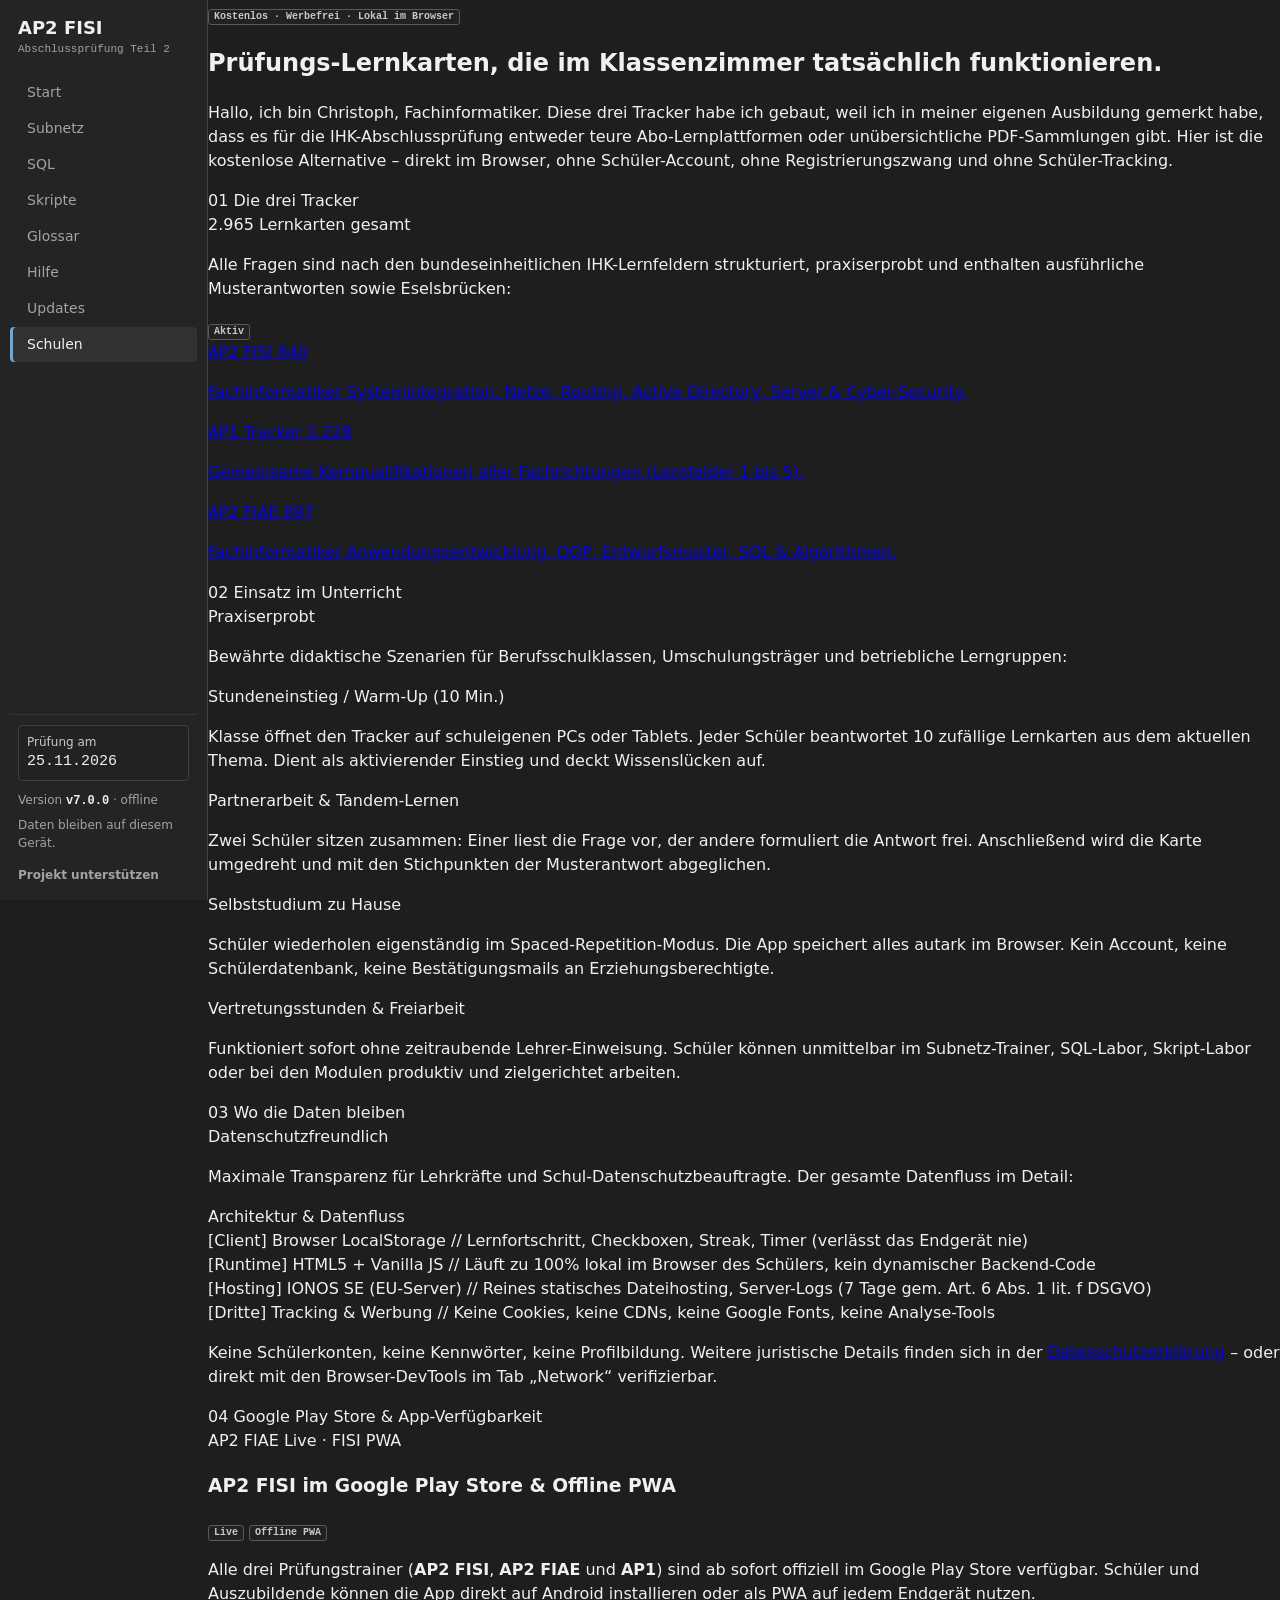
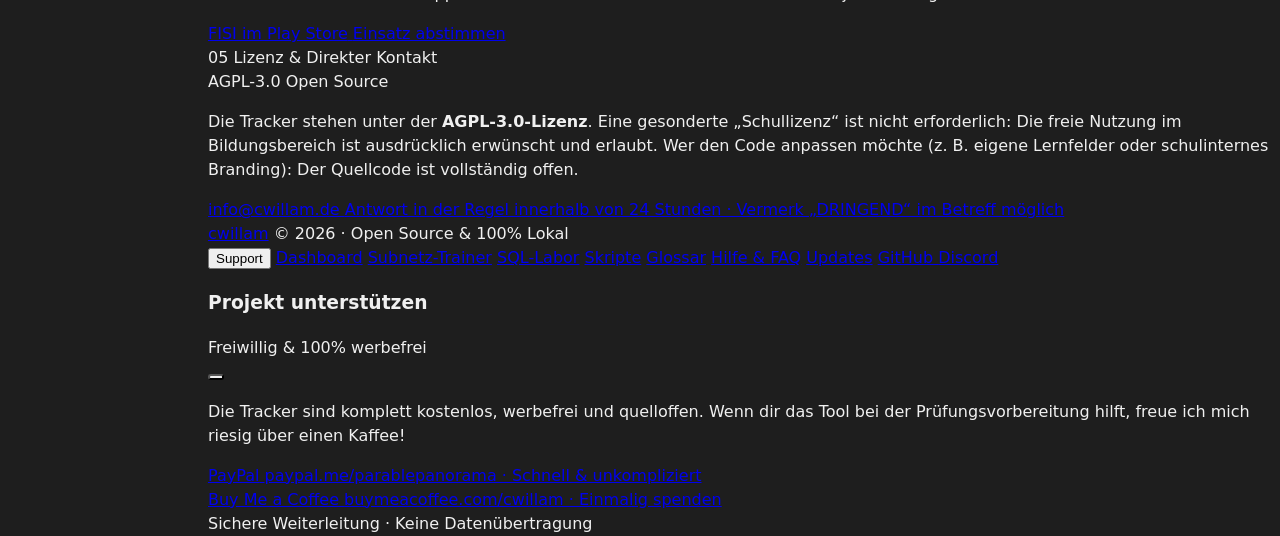
==== commit 8274dd33: "UI v7.0.0: Version A als echte App (Anki-Liste, Darkmode) - Themen als flache Anki-Liste mit Kategor" ====
--- a/bildungseinrichtungen.html
+++ b/bildungseinrichtungen.html
@@ -16,75 +16,54 @@
     <link rel="apple-touch-icon" href="favicon.svg" />
     <meta name="apple-mobile-web-app-capable" content="yes" />
     <meta name="apple-mobile-web-app-status-bar-style" content="black-translucent" />
-    <meta name="theme-color" content="#101b2c" />
+    <meta name="theme-color" content="#1e1e1e" />
 
     <!-- Favicon -->
     <link rel="icon" type="image/svg+xml" href="favicon.svg" />
 
     <!-- Preload Fonts -->
-    <link
-      rel="preload"
-      href="assets/fonts/Franklin-Regular.woff2"
-      as="font"
-      type="font/woff2"
-      crossorigin
-    />
-    <link
-      rel="preload"
-      href="assets/fonts/Franklin-SemiBold.woff2"
-      as="font"
-      type="font/woff2"
-      crossorigin
-    />
-    <link
-      rel="preload"
-      href="assets/fonts/Franklin-Bold.woff2"
-      as="font"
-      type="font/woff2"
-      crossorigin
-    />
 
     <!-- Stylesheets -->
-    <link rel="stylesheet" href="assets/css/style.css?v=6.0.0" />
+    <link rel="stylesheet" href="assets/css/style.css?v=7.0.0" />
 
     <!-- Tailwind 3 Engine (Offline / Local) -->
-    <script src="assets/js/tailwind.js?v=6.0.0"></script>
+    <script src="assets/js/tailwind.js?v=7.0.0"></script>
     <script>
       tailwind.config = {
         darkMode: "class",
         theme: {
           extend: {
             colors: {
-              emerald: {50:"#eef1fe",100:"#dbe2fd",200:"#b7c5fa",300:"#7287ef",400:"#3d55dd",500:"#2b44cf",600:"#2138c9",700:"#1a2da3",800:"#1c2a72",900:"#dbe2fd",950:"#eef1fe"},
-              zinc: {50:"#101b2c",100:"#1a2942",200:"#24334f",300:"#3c4d67",400:"#67778f",500:"#93a2b8",600:"#aebdd2",700:"#d5dce8",800:"#e3e9f2",900:"#edf0f5",950:"#ffffff"},
-              orange: {50:"#fffbeb",100:"#fef3c7",200:"#fde68a",300:"#8a5d00",400:"#8a5d00",500:"#d97706",600:"#b45309",700:"#92400e",800:"#78350f",900:"#fef3c7",950:"#fffbeb"},
-              amber: {50:"#fffbeb",100:"#fef3c7",200:"#fde68a",300:"#8a5d00",400:"#8a5d00",500:"#d97706",600:"#b45309",700:"#92400e",800:"#78350f",900:"#fef3c7",950:"#fffbeb"},
-                            blue: {50:"#eef6fd",100:"#d9eafd",200:"#b3d4f7",300:"#2f83cf",400:"#2138c9",500:"#2273c4",600:"#2138c9",700:"#1a2da3",800:"#0b4a7d",900:"#d3e6f7",950:"#e3effa"},
+              emerald: {50:"#eaf2fc",100:"#d6e7fa",200:"#b0cff5",300:"#6ea8e1",400:"#6ea8e1",500:"#4a90d9",600:"#2f6fb4",700:"#265a94",800:"#1d456f",900:"#16283d",950:"#101c2b"},
+              zinc: {50:"#fafafa",100:"#f4f4f5",200:"#e4e4e7",300:"#d4d4d8",400:"#a1a1aa",500:"#71717a",600:"#52525b",700:"#3f3f46",800:"#27272a",900:"#18181b",950:"#09090b"},
+              orange: {50:"#fdf6e3",100:"#fbeec4",200:"#f5d67b",300:"#e8a13a",400:"#d9a84e",500:"#c47f17",600:"#a86a10",700:"#8a5d00",800:"#6e4a00",900:"#3a2c07",950:"#2a2005"},
+              amber: {50:"#fdf6e3",100:"#fbeec4",200:"#f5d67b",300:"#e8a13a",400:"#d9a84e",500:"#c47f17",600:"#a86a10",700:"#8a5d00",800:"#6e4a00",900:"#3a2c07",950:"#2a2005"},
+                            blue: {50:"#eef6fd",100:"#d9eafd",200:"#b3d4f7",300:"#2f83cf",400:"#6ea8e1",500:"#2273c4",600:"#6ea8e1",700:"#9cc3ee",800:"#0b4a7d",900:"#d3e6f7",950:"#e3effa"},
               sky: {50:"#f0f9ff",100:"#e0f2fe",200:"#bae6fd",300:"#0284c7",400:"#0077a8",500:"#0284c7",600:"#0369a1",700:"#075985",800:"#0c4a6e",900:"#e0f2fe",950:"#f0f9ff"},
-              purple: {50:"#faf5ff",100:"#f3e8ff",200:"#e9d5ff",300:"#7c3aed",400:"#6d28d9",500:"#7c3aed",600:"#6d28d9",700:"#5b21b6",800:"#4c1d95",900:"#f3e8ff",950:"#faf5ff"},
-              red: {50:"#fef2f2",100:"#fee2e2",200:"#fecaca",300:"#c62f3b",400:"#c62f3b",500:"#dc2626",600:"#b91c1c",700:"#991b1b",800:"#7f1d1d",900:"#fee2e2",950:"#fef2f2"},
-              green: {50:"#f0fdf4",100:"#dcfce7",200:"#bbf7d0",300:"#12805c",400:"#15803d",500:"#16a34a",600:"#15803d",700:"#166534",800:"#14532d",900:"#dcfce7",950:"#f0fdf4"},
+              purple: {50:"#faf5ff",100:"#f3e8ff",200:"#e9d5ff",300:"#7c3aed",400:"#b79ced",500:"#7c3aed",600:"#b79ced",700:"#5b21b6",800:"#4c1d95",900:"#f3e8ff",950:"#faf5ff"},
+              red: {50:"#fef2f2",100:"#fee2e2",200:"#fecaca",300:"#e07a7a",400:"#e07a7a",500:"#dc2626",600:"#b91c1c",700:"#991b1b",800:"#7f1d1d",900:"#fee2e2",950:"#fef2f2"},
+              green: {50:"#f0fdf4",100:"#dcfce7",200:"#bbf7d0",300:"#63b995",400:"#63b995",500:"#16a34a",600:"#63b995",700:"#166534",800:"#14532d",900:"#dcfce7",950:"#f0fdf4"},
               dark: {
-                bg: "#edf0f5",
-                card: "#ffffff",
-                "card-hover": "#f6f8fc",
-                border: "#d5dce8",
-                "border-subtle": "#e3e9f2",
-                strong: "#9fb0c6",
-                text: "#101b2c",
-                muted: "#3c4d67",
-                dim: "#67778f",
-                accent: "#2138c9",
-                "accent-hover": "#1a2da3",
-                "accent-dim": "rgba(33, 56, 201, 0.08)",
-                success: "#12805c",
-                warning: "#b45309",
-                danger: "#c62f3b",
+                bg: "#1e1e1e",
+                card: "#2a2a2a",
+                "card-hover": "#323232",
+                border: "#404040",
+                "border-subtle": "#343434",
+                strong: "#5a5a5a",
+                text: "#f0f0f0",
+                muted: "#bdbdbd",
+                dim: "#8f8f8f",
+                accent: "#6ea8e1",
+                "accent-hover": "#9cc3ee",
+                "accent-dim": "rgba(110, 168, 225, 0.12)",
+                success: "#63b995",
+                warning: "#d9a84e",
+                danger: "#e07a7a",
               },
             },
             fontFamily: {
               sans: [
-                "Libre Franklin",
+                "system-ui",
                 "system-ui",
                 "-apple-system",
                 "BlinkMacSystemFont",
@@ -93,7 +72,7 @@
                 "sans-serif",
               ],
               mono: [
-                "Space Mono",
+                "ui-monospace",
                 "ui-monospace",
                 "JetBrains Mono",
                 "Menlo",
@@ -544,7 +523,7 @@
     </div>
 
     <!-- Scripts -->
-    <script src="assets/js/lucide.min.js?v=6.0.0"></script>
+    <script src="assets/js/lucide.min.js?v=7.0.0"></script>
     <script>
       function openSupportModal() {
         const modal = document.getElementById("supportModal");
@@ -586,10 +565,10 @@
     <script>
       if ("serviceWorker" in navigator) {
         window.addEventListener("load", () => {
-          navigator.serviceWorker.register("sw.js?v=6.0.0").catch(() => {});
+          navigator.serviceWorker.register("sw.js?v=7.0.0").catch(() => {});
         });
       }
     </script>
-      <script src="assets/js/nav.js?v=6.0.0"></script>
+      <script src="assets/js/nav.js?v=7.0.0"></script>
   </body>
 </html>
--- a/assets/css/style.css
+++ b/assets/css/style.css
@@ -1,150 +1,95 @@
-/* ============================================================
-   AP2 TRACKER FISI · KARTEIKASTEN (v6, von Grund auf neu)
-   Kein Header. Links steht der Kasten (Navigation), mobil
-   traegt ein Dock unten. Inhalt wie Karteikarten: weiss,
-   liniert gedacht, mit Textmarker-Gelb nur fuer Faelliges.
-   Ziel-Hierarchie: Heute lernen -> Fortschritt -> Themen.
-   ============================================================ */
-
-@font-face { font-family: 'Libre Franklin'; font-weight: 400; font-display: swap; src: url('../fonts/Franklin-Regular.woff2') format('woff2'); }
-@font-face { font-family: 'Libre Franklin'; font-weight: 600; font-display: swap; src: url('../fonts/Franklin-SemiBold.woff2') format('woff2'); }
-@font-face { font-family: 'Libre Franklin'; font-weight: 700; font-display: swap; src: url('../fonts/Franklin-Bold.woff2') format('woff2'); }
-@font-face { font-family: 'Libre Franklin'; font-weight: 800; font-display: swap; src: url('../fonts/Franklin-ExtraBold.woff2') format('woff2'); }
-@font-face { font-family: 'Space Mono'; font-weight: 400; font-display: swap; src: url('../fonts/SpaceMono-Regular.woff2') format('woff2'); }
-@font-face { font-family: 'Space Mono'; font-weight: 700; font-display: swap; src: url('../fonts/SpaceMono-Bold.woff2') format('woff2'); }
+/* AP2 FISI · Version A (Anki-Liste, Darkmode)
+   Systemschrift, flache Flächen, 1px-Linien, keine Schatten/Gradienten. */
 
 :root {
-  --paper: #edf0f5;
-  --card: #ffffff;
-  --card-2: #f6f8fc;
-  --inset: #e7ecf4;
-  --line: #d5dce8;
-  --line-soft: #e3e9f2;
-  --line-strong: #9fb0c6;
-
-  --ink: #101b2c;
-  --ink-2: #3c4d67;
-  --ink-3: #67778f;
-  --ink-4: #93a2b8;
-
-  --box: #101b2c;            /* Der Kasten (Leiste/Dock) */
-  --box-2: #1a2942;
-  --box-line: #2c3d5d;
-  --box-ink: #f2f6fc;
-  --box-muted: #a9bad2;
-
-  --work: #2138c9;           /* Kugelschreiber-Blau: Aktion */
-  --work-2: #1a2da3;
-  --work-soft: rgba(33, 56, 201, 0.08);
-  --marker: #ffd60a;         /* Textmarker: nur Faelliges/Pruefung */
-  --marker-dark: #8a5d00;
-  --marker-soft: rgba(255, 214, 10, 0.22);
-  --good: #12805c;
-  --good-soft: rgba(18, 128, 92, 0.1);
-  --fault: #c62f3b;
-  --fault-soft: rgba(198, 47, 59, 0.08);
-
-  --font: 'Libre Franklin', system-ui, -apple-system, 'Segoe UI', sans-serif;
-  --font-mono: 'Space Mono', ui-monospace, Menlo, Consolas, monospace;
+  --bg: #1e1e1e;
+  --card: #2a2a2a;
+  --card-hover: #323232;
+  --inset: #222222;
+  --line: #404040;
+  --line-soft: #343434;
+  --line-strong: #5a5a5a;
+  --ink: #f0f0f0;
+  --ink-2: #c9c9c9;
+  --ink-3: #a3a3a3;
+  --ink-4: #7d7d7d;
+  --blue: #6ea8e1;
+  --blue-strong: #2f6fb4;
+  --green: #63b995;
+  --red: #e07a7a;
+  --amber: #d9a84e;
+  --font: -apple-system, system-ui, "Segoe UI", Roboto, "Helvetica Neue", Arial, sans-serif;
+  --font-mono: ui-monospace, "SF Mono", Menlo, Monaco, Consolas, monospace;
 }
 
 *, *::before, *::after { box-sizing: border-box; }
-html { background: var(--paper); color: var(--ink); font-family: var(--font); -webkit-font-smoothing: antialiased; scroll-behavior: smooth; }
-body { background: var(--paper); color: var(--ink); min-height: 100vh; margin: 0; line-height: 1.55; overscroll-behavior-y: none; }
-h1, h2, h3 { text-wrap: balance; letter-spacing: -0.01em; }
-p { text-wrap: pretty; }
-::selection { background: var(--marker); color: var(--ink); }
-:focus-visible { outline: 2px solid var(--work); outline-offset: 2px; }
+html { background: var(--bg); color: var(--ink); font-family: var(--font); -webkit-font-smoothing: antialiased; }
+body { background: var(--bg); color: var(--ink); min-height: 100vh; margin: 0; line-height: 1.5; overscroll-behavior-y: none; }
+::selection { background: var(--blue-strong); color: #fff; }
+:focus-visible { outline: 2px solid var(--blue); outline-offset: 1px; }
 .tabular-nums { font-variant-numeric: tabular-nums; }
+button, a { -webkit-tap-highlight-color: transparent; }
 
-/* Platz fuer Kasten (Desktop) bzw. Dock (mobil) */
-@media (min-width: 1024px) { body { padding-left: 236px; } }
-@media (max-width: 1023px) { body { padding-bottom: 88px; } }
+/* Platz fuer Navigation links (Desktop) bzw. Dock (mobil) */
+@media (min-width: 1024px) { body { padding-left: 208px; } }
+@media (max-width: 1023px) { body { padding-bottom: 76px; } }
 
-/* ----- DER KASTEN: Navigation ohne Header ----- */
-.app-rail {
-  position: fixed; inset: 0 auto 0 0; width: 236px; z-index: 60;
-  background: var(--box); color: var(--box-ink);
-  display: none; flex-direction: column; padding: 22px 16px 16px;
-}
+/* ----- Navigation: schmale Liste statt Kopfzeile ----- */
+.app-rail { position: fixed; inset: 0 auto 0 0; width: 208px; z-index: 60; background: #242424; color: var(--ink); display: none; flex-direction: column; padding: 16px 10px 12px; border-right: 1px solid var(--line); }
 @media (min-width: 1024px) { .app-rail { display: flex; } }
-.app-rail .brand { font-weight: 800; font-size: 21px; line-height: 1.12; color: var(--box-ink); text-decoration: none; }
-.app-rail .brand small { display: block; font-family: var(--font-mono); font-weight: 400; font-size: 11px; color: var(--box-muted); margin-top: 6px; }
-.app-rail nav { margin-top: 28px; display: grid; gap: 2px; }
-.app-rail nav a {
-  display: flex; align-items: center; gap: 10px; padding: 9px 10px; border-radius: 8px;
-  color: var(--box-muted); text-decoration: none; font-size: 14.5px; font-weight: 600; position: relative;
-}
-.app-rail nav a:hover { color: var(--box-ink); background: var(--box-2); }
-.app-rail nav a.active { color: var(--box-ink); background: var(--box-2); }
-.app-rail nav a.active::before { content: ''; position: absolute; left: -16px; top: 8px; bottom: 8px; width: 4px; background: var(--marker); border-radius: 0 2px 2px 0; }
-.app-rail .rail-foot { margin-top: auto; border-top: 1px solid var(--box-line); padding-top: 14px; font-size: 13px; color: var(--box-muted); }
-.app-rail .rail-foot strong { color: var(--box-ink); font-family: var(--font-mono); }
-.app-rail .rail-foot .exam { color: var(--ink); background: var(--marker); border-radius: 6px; padding: 8px 10px; font-weight: 700; margin-bottom: 12px; }
-.app-rail .rail-foot .exam span { display: block; font-family: var(--font-mono); font-weight: 700; font-size: 17px; }
+.app-rail .brand { font-weight: 700; font-size: 18px; line-height: 1.15; color: var(--ink); text-decoration: none; padding: 2px 8px; }
+.app-rail .brand small { display: block; font-family: var(--font-mono); font-weight: 400; font-size: 11px; color: var(--ink-3); margin-top: 4px; }
+.app-rail nav { margin-top: 18px; display: grid; gap: 1px; }
+.app-rail nav a { display: flex; align-items: center; gap: 9px; padding: 7px 8px; border-radius: 4px; color: var(--ink-3); text-decoration: none; font-size: 14px; }
+.app-rail nav a:hover { color: var(--ink); background: var(--card-hover); }
+.app-rail nav a.active { color: var(--ink); background: var(--card-hover); box-shadow: inset 3px 0 0 var(--blue); }
+.app-rail .rail-foot { margin-top: auto; border-top: 1px solid var(--line-soft); padding: 10px 8px 0; font-size: 12px; color: var(--ink-3); }
+.app-rail .rail-foot strong { color: var(--ink); font-family: var(--font-mono); font-weight: 600; }
+.app-rail .rail-foot .exam { border: 1px solid var(--line); border-radius: 4px; padding: 7px 8px; margin-bottom: 10px; color: var(--ink-2); background: var(--inset); }
+.app-rail .rail-foot .exam span { display: block; font-family: var(--font-mono); font-size: 15px; color: var(--ink); }
 
-.app-dock {
-  position: fixed; inset: auto 10px 10px 10px; z-index: 60;
-  background: var(--box); border-radius: 16px; padding: 8px;
-  display: grid; grid-template-columns: repeat(5, 1fr); gap: 2px;
-  box-shadow: 0 12px 32px rgba(16, 27, 44, 0.35);
-}
+.app-dock { position: fixed; inset: auto 0 0 0; z-index: 60; background: #242424; border-top: 1px solid var(--line); padding: 6px 8px calc(6px + env(safe-area-inset-bottom)); display: grid; grid-template-columns: repeat(5, 1fr); gap: 2px; }
 @media (min-width: 1024px) { .app-dock { display: none; } }
-.app-dock a { display: flex; flex-direction: column; align-items: center; gap: 3px; padding: 7px 2px; border-radius: 10px; color: var(--box-muted); text-decoration: none; font-size: 10.5px; font-weight: 600; }
-.app-dock a.active { color: var(--ink); background: var(--marker); }
+.app-dock a { display: flex; flex-direction: column; align-items: center; gap: 2px; padding: 6px 2px; border-radius: 4px; color: var(--ink-3); text-decoration: none; font-size: 10px; }
+.app-dock a.active { color: var(--ink); background: var(--card-hover); }
 
-/* ----- WIDGETS: Karteikarten ----- */
-.widget, .topic-card {
-  background: var(--card); border: 1px solid var(--line); border-radius: 14px;
-  box-shadow: 0 1px 2px rgba(16, 27, 44, 0.05);
-}
-.topic-card { position: relative; transition: border-color 0.15s ease, transform 0.15s ease; }
-.topic-card:hover { border-color: var(--line-strong); }
-.topic-body { display: grid; grid-template-rows: 0fr; opacity: 0; overflow: hidden; transition: grid-template-rows 0.25s cubic-bezier(0.16,1,0.3,1), opacity 0.2s ease; }
-.topic-body.open { grid-template-rows: 1fr; opacity: 1; border-top: 1px solid var(--line-soft); }
+/* ----- Themen als Anki-Liste ----- */
+.topic-card { background: var(--card) !important; border: 0 !important; border-bottom: 1px solid var(--line-soft) !important; border-radius: 0 !important; box-shadow: none !important; position: relative; }
+.topic-card:hover { background: var(--card-hover) !important; }
+.topic-body { display: grid; grid-template-rows: 0fr; opacity: 0; overflow: hidden; transition: grid-template-rows 0.2s ease, opacity 0.15s ease; }
+.topic-body.open { grid-template-rows: 1fr; opacity: 1; }
 .topic-content { min-height: 0; }
+.cat-topics { gap: 0 !important; background: var(--card); border: 1px solid var(--line); border-radius: 6px; overflow: hidden; }
+.cat-topics .topic-card:last-child { border-bottom: 0 !important; }
+#contentList { gap: 0 !important; }
+.category-block { margin-bottom: 22px; }
+.category-block > div:first-child { background: #262626; border: 1px solid var(--line); border-bottom: 0; border-radius: 6px 6px 0 0; padding: 8px 10px !important; margin-bottom: 0 !important; }
+.category-block .cat-topics { border-radius: 0 0 6px 6px; }
 
-/* Heute-Widget: mit Textmarker angestrichen */
-.today-widget { background: var(--card); border: 1px solid var(--line); border-radius: 14px; box-shadow: 0 1px 2px rgba(16,27,44,.05); }
-.mark { background: linear-gradient(transparent 62%, var(--marker) 62%, var(--marker) 92%, transparent 92%); }
-.due-unit { background: var(--marker-soft) !important; border-color: rgba(138, 93, 0, 0.4) !important; }
-.glow-card { box-shadow: inset 4px 0 0 var(--work); }
+/* Karten generell abflachen */
+.rounded-xl, .rounded-2xl { border-radius: 6px !important; }
+.rounded-lg { border-radius: 4px !important; }
+.shadow-sm, .shadow, .shadow-md, .shadow-lg, .shadow-xl, .shadow-2xl { box-shadow: none !important; }
 
-/* Kennzahlen ohne Karten-Kit: eine Leiste, vier Werte */
-.stat-strip { display: grid; grid-template-columns: repeat(2, 1fr); background: var(--card); border: 1px solid var(--line); border-radius: 14px; overflow: hidden; }
-@media (min-width: 1024px) { .stat-strip { grid-template-columns: repeat(4, 1fr); } }
-.stat-strip > div { padding: 16px 18px; }
-.stat-strip > div + div { border-left: 1px solid var(--line-soft); }
-@media (max-width: 1023px) { .stat-strip > div:nth-child(3) { border-left: none; } .stat-strip > div:nth-child(n+3) { border-top: 1px solid var(--line-soft); } }
-
-/* ----- MIGRATION fuer bestehende Klassen (JS-Templates) ----- */
-.text-white { color: var(--ink) !important; }
-.bg-emerald-600 .text-white, .bg-emerald-500 .text-white, .bg-blue-600 .text-white,
-.bg-red-500 .text-white, .bg-red-600 .text-white, .bg-orange-500 .text-white,
-.bg-orange-600 .text-white, .bg-purple-600 .text-white,
-button.bg-emerald-600, a.bg-emerald-600 { color: #fff !important; }
-.bg-black .text-white, [class*="bg-[#0d0d10]"] .text-white { color: #f2f6fc !important; }
-.bg-black .text-emerald-400, [class*="bg-[#0d0d10]"] .text-emerald-400 { color: #8fb8ff !important; }
-.bg-black .text-dark-muted, [class*="bg-[#0d0d10]"] .text-dark-muted { color: #a9bad2 !important; }
-.placeholder-dark-dim::placeholder { color: var(--ink-4) !important; }
-
-/* ----- BAUSTEINE ----- */
-.kbd-cap { display: inline-flex; align-items: center; justify-content: center; font-family: var(--font-mono); font-size: 10px; font-weight: 700; line-height: 1; padding: 2.5px 6px; border-radius: 4px; background: var(--card); border: 1px solid var(--line-strong); border-bottom-width: 2px; color: var(--ink-2); user-select: none; white-space: nowrap; }
-.hairline-track { width: 100%; height: 7px; background: var(--inset); border-radius: 4px; overflow: hidden; }
-.hairline-fill { height: 100%; background: var(--work); transition: width 0.4s cubic-bezier(0.16,1,0.3,1); }
-.hairline-fill.success { background: var(--good); }
-.hairline-fill.warning { background: var(--marker); }
-.checkbox-wrapper input:checked + div, input.topic-check:checked + div { background-color: var(--work); border-color: var(--work); }
-.checkbox-wrapper input:checked + div svg, input.topic-check:checked + div svg { transform: scale(1); color: #fff; }
-.streak-cell { transition: transform 0.15s ease; }
-.streak-cell:hover { transform: scale(1.25); z-index: 10; outline: 1px solid var(--work); }
+/* ----- Bausteine ----- */
+.kbd-cap { display: inline-flex; align-items: center; justify-content: center; font-family: var(--font-mono); font-size: 10px; font-weight: 600; line-height: 1; padding: 2px 5px; border-radius: 3px; background: var(--inset); border: 1px solid var(--line-strong); color: var(--ink-2); user-select: none; white-space: nowrap; }
+.hairline-track { width: 100%; height: 5px; background: var(--inset); border-radius: 2px; overflow: hidden; }
+.hairline-fill { height: 100%; background: var(--blue); transition: width 0.3s ease; }
+.hairline-fill.success { background: var(--green); }
+.hairline-fill.warning { background: var(--amber); }
+.checkbox-wrapper input:checked + div, input.topic-check:checked + div { background-color: var(--blue-strong); border-color: var(--blue-strong); }
+.checkbox-wrapper input:checked + div svg, input.topic-check:checked + div svg { transform: scale(1); }
+.streak-cell { transition: opacity 0.15s ease; }
 ::-webkit-scrollbar { width: 9px; height: 9px; }
-::-webkit-scrollbar-track { background: var(--inset); }
-::-webkit-scrollbar-thumb { background: var(--line-strong); border-radius: 4px; }
+::-webkit-scrollbar-track { background: var(--bg); }
+::-webkit-scrollbar-thumb { background: #4a4a4a; border-radius: 4px; }
 .force-hide { opacity: 0 !important; pointer-events: none !important; visibility: hidden !important; }
 .no-scrollbar::-webkit-scrollbar { display: none; }
 .no-scrollbar { -ms-overflow-style: none; scrollbar-width: none; }
 svg.lucide { display: inline-block; vertical-align: -0.125em; width: 1.15em; height: 1.15em; stroke-width: 2px; }
+
+#filterBar { top: 0 !important; }
+.glow-card, .due-unit, .today-widget, .widget { box-shadow: none !important; }
 
 @media (prefers-reduced-motion: reduce) {
   html { scroll-behavior: auto; }
@@ -152,10 +97,6 @@
 }
 @media print {
   .app-rail, .app-dock, .no-print { display: none !important; }
-  body { padding: 0 !important; background: white; }
-  .topic-card { break-inside: avoid; margin-bottom: 8px; }
+  body { padding: 0 !important; background: #fff; color: #000; }
   .topic-body { display: block !important; opacity: 1 !important; }
 }
-
-/* Filterleiste klebt jetzt direkt oben (kein Header mehr) */
-#filterBar { top: 0 !important; }
